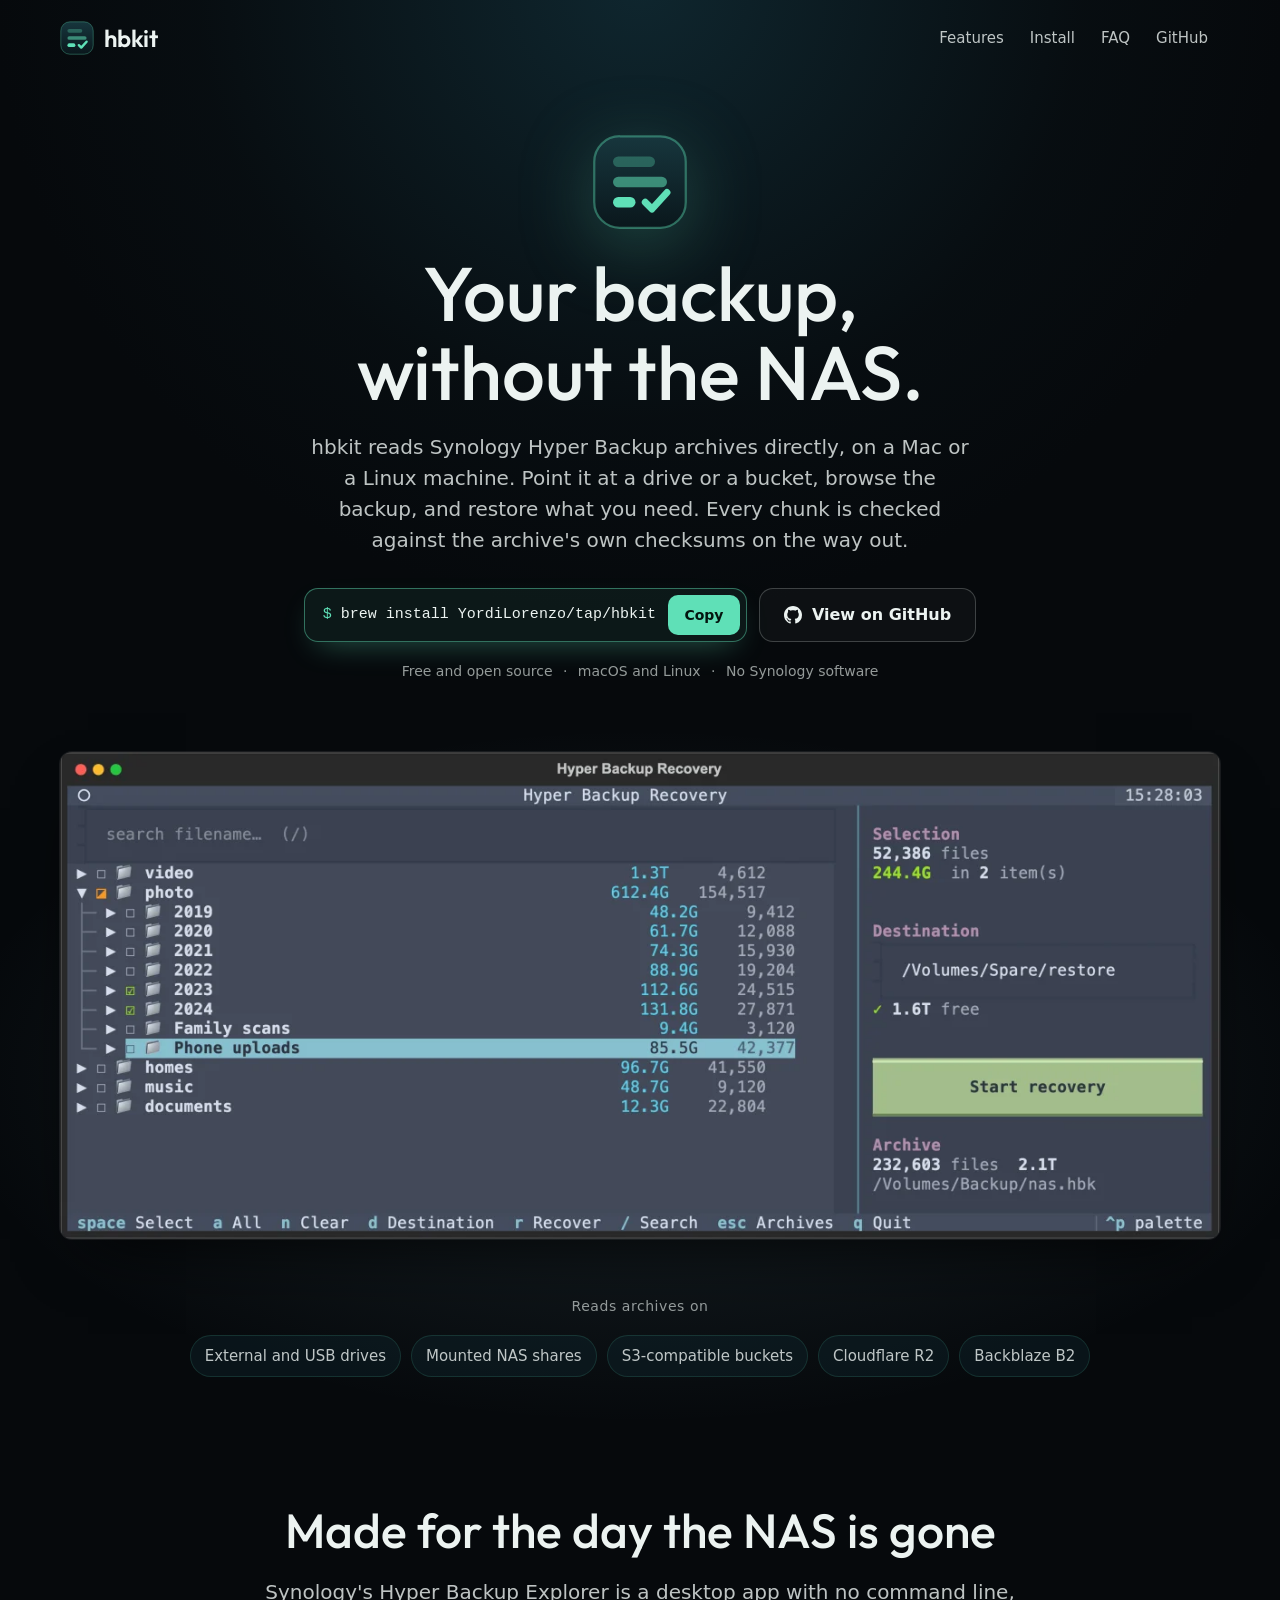
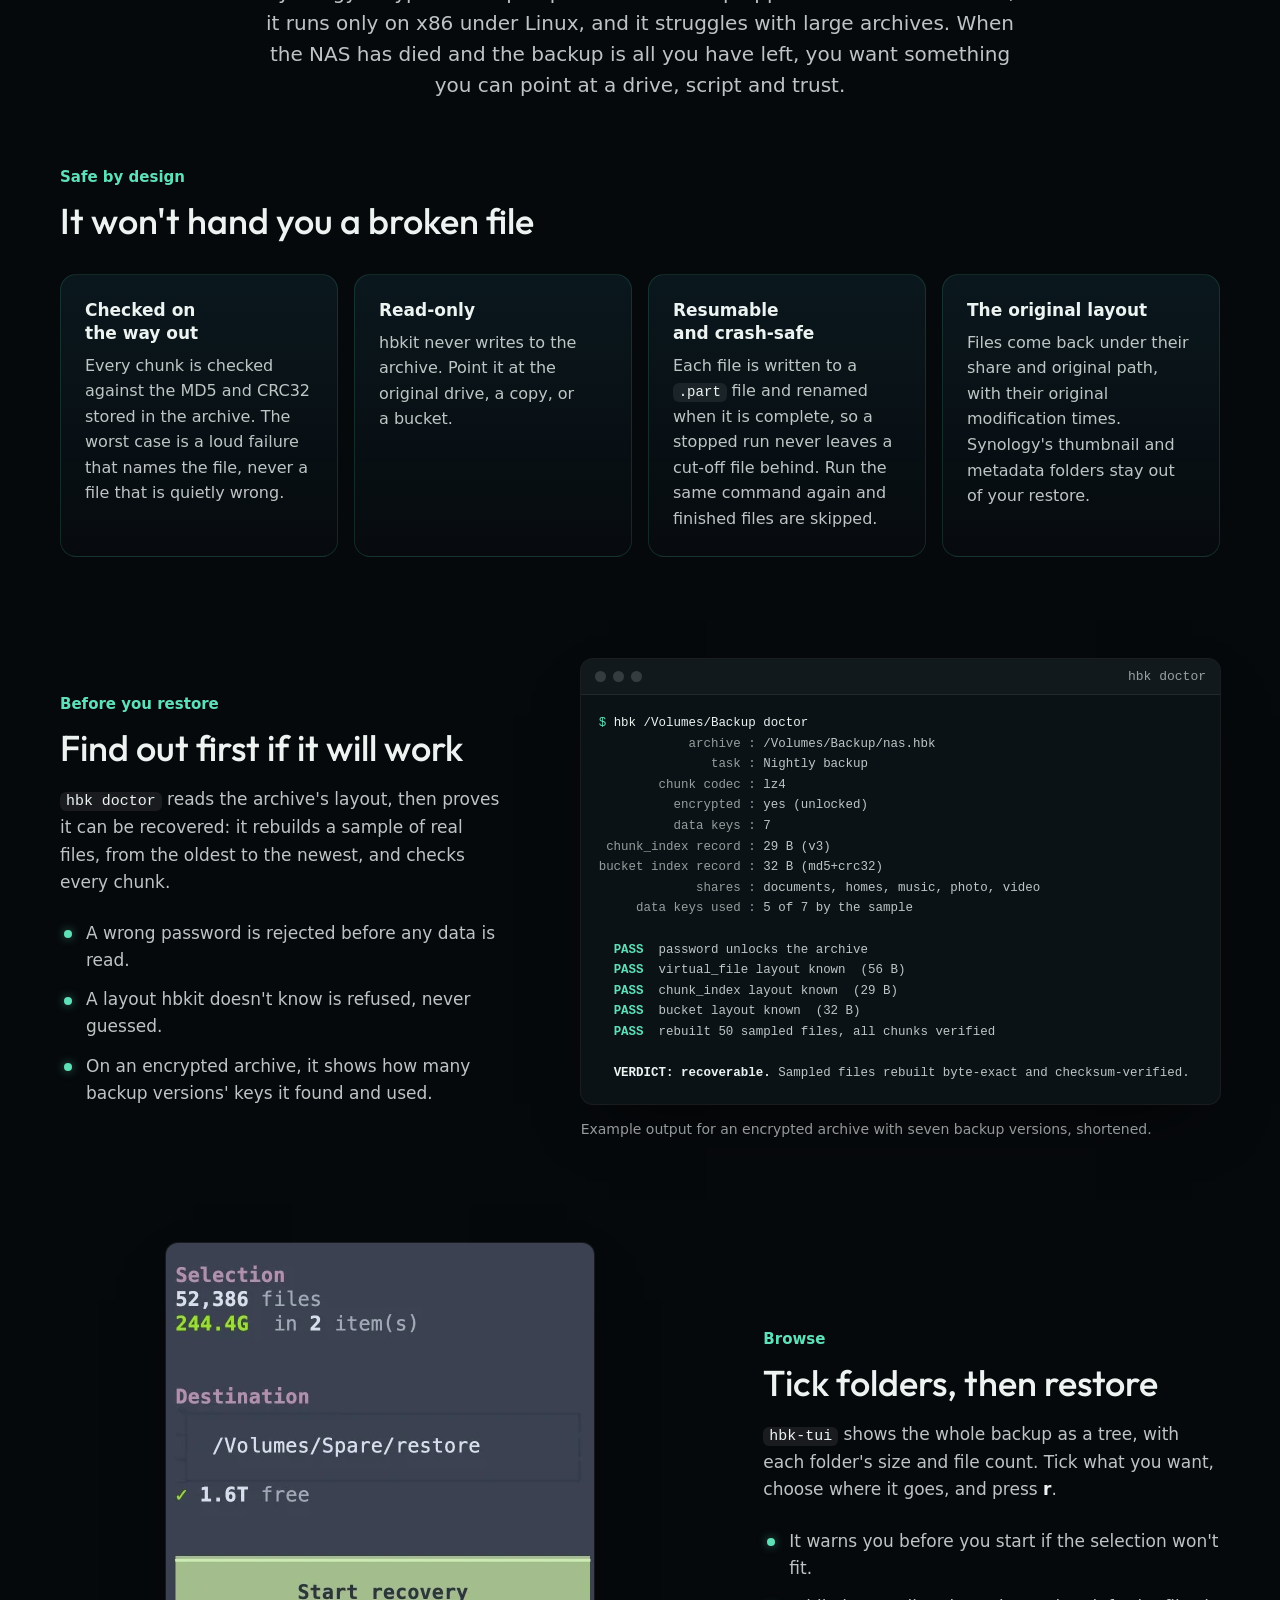
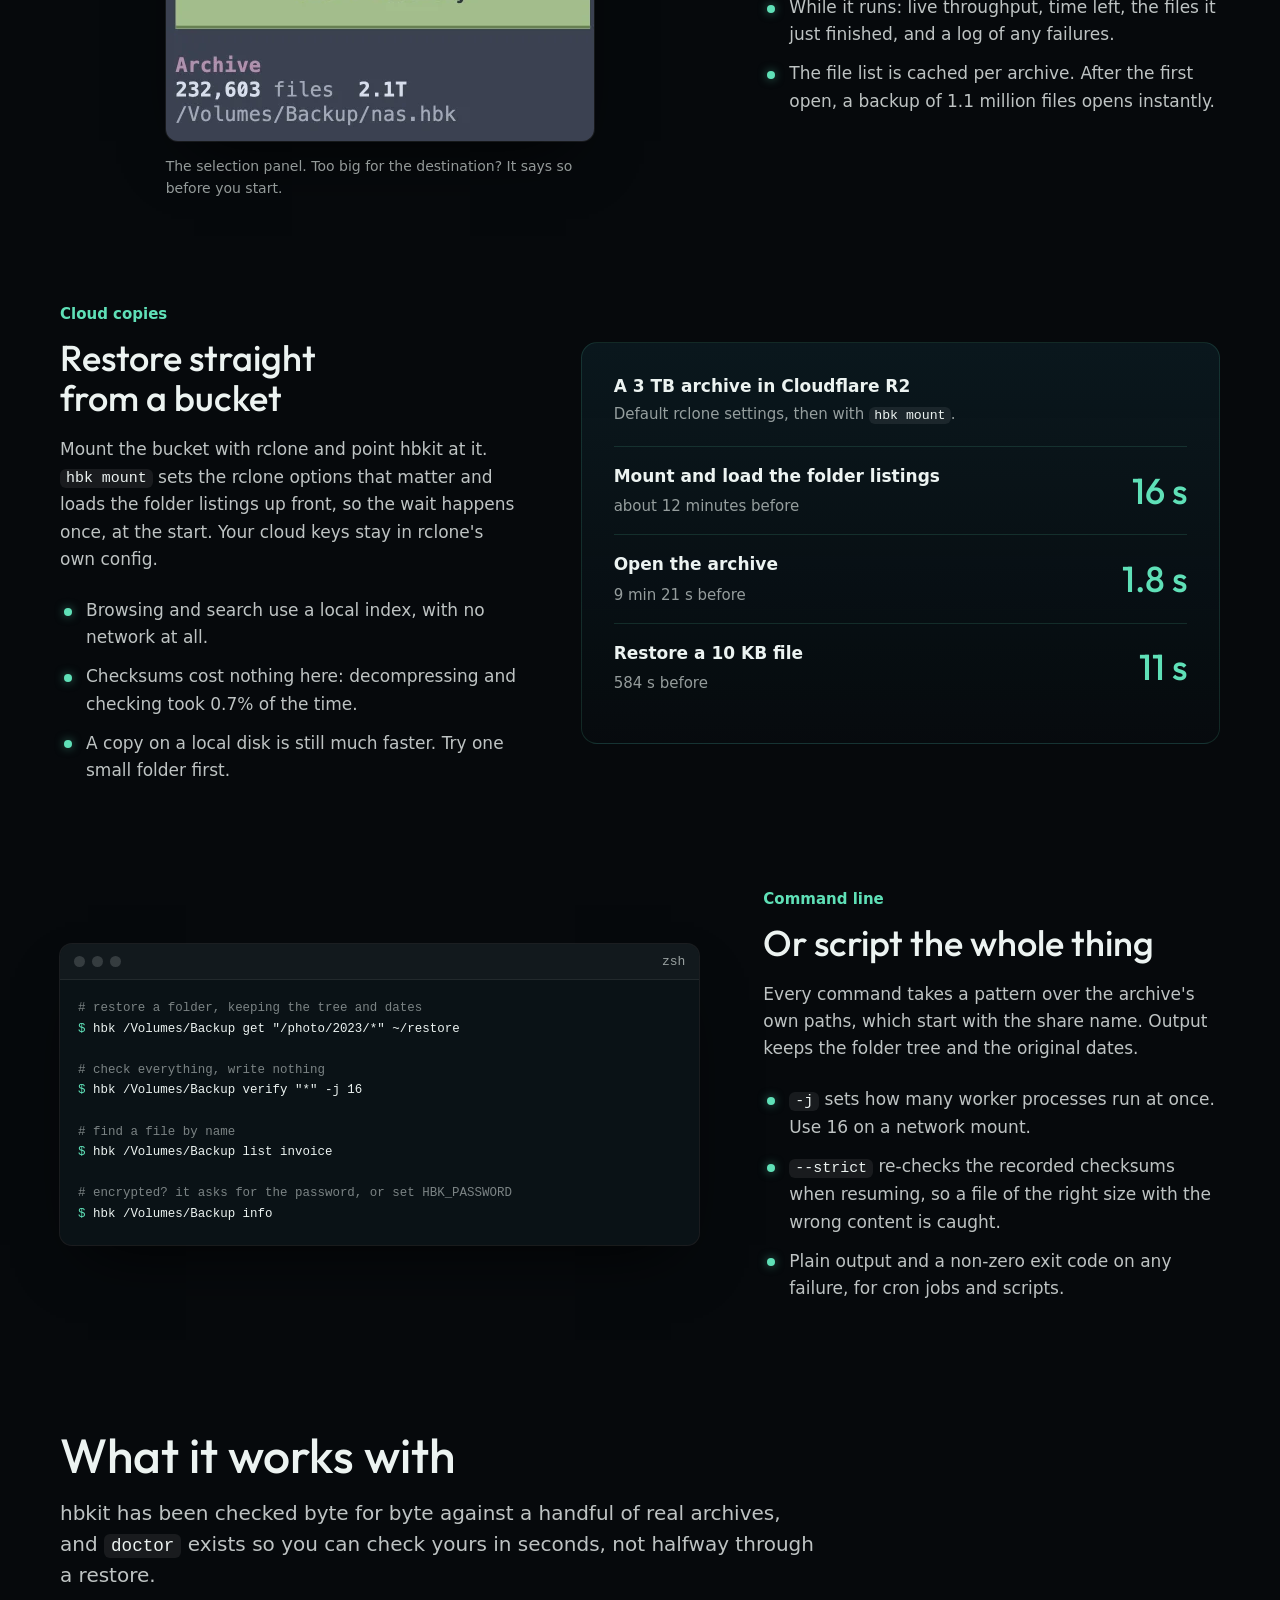
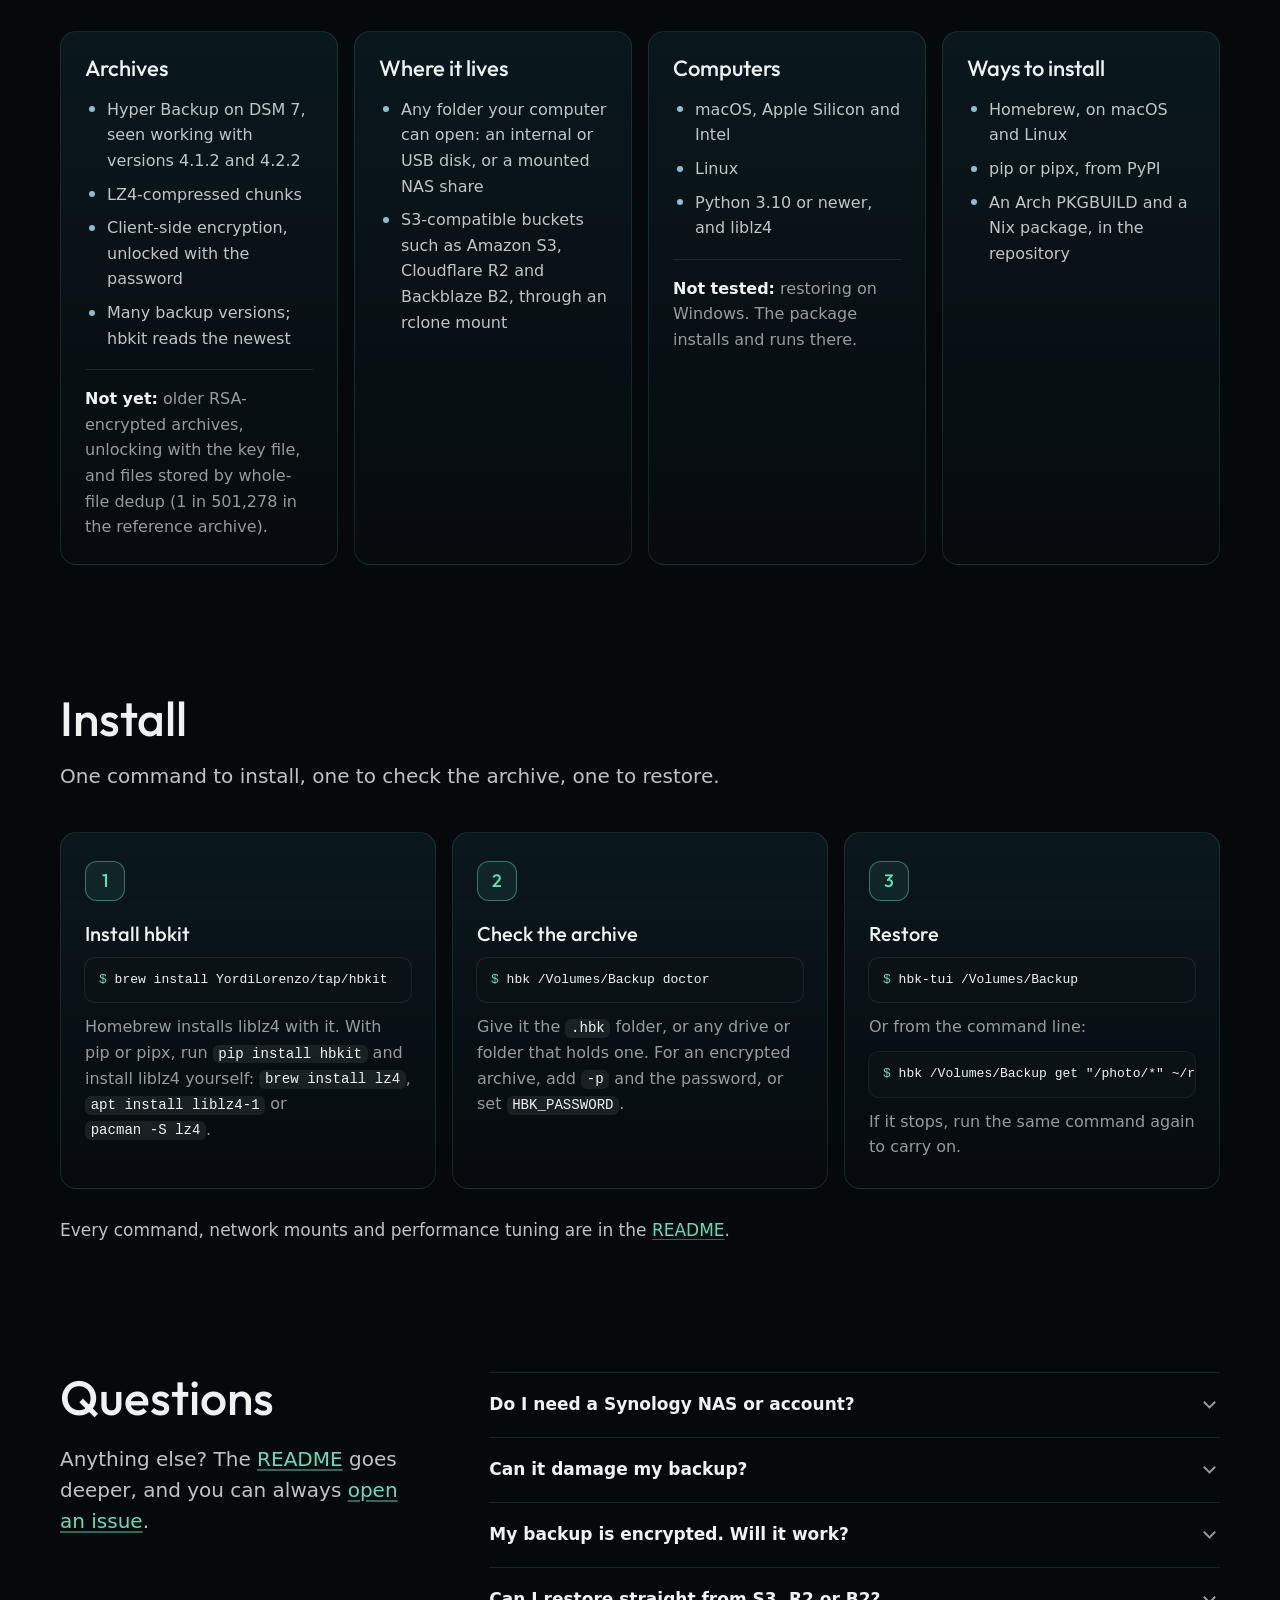
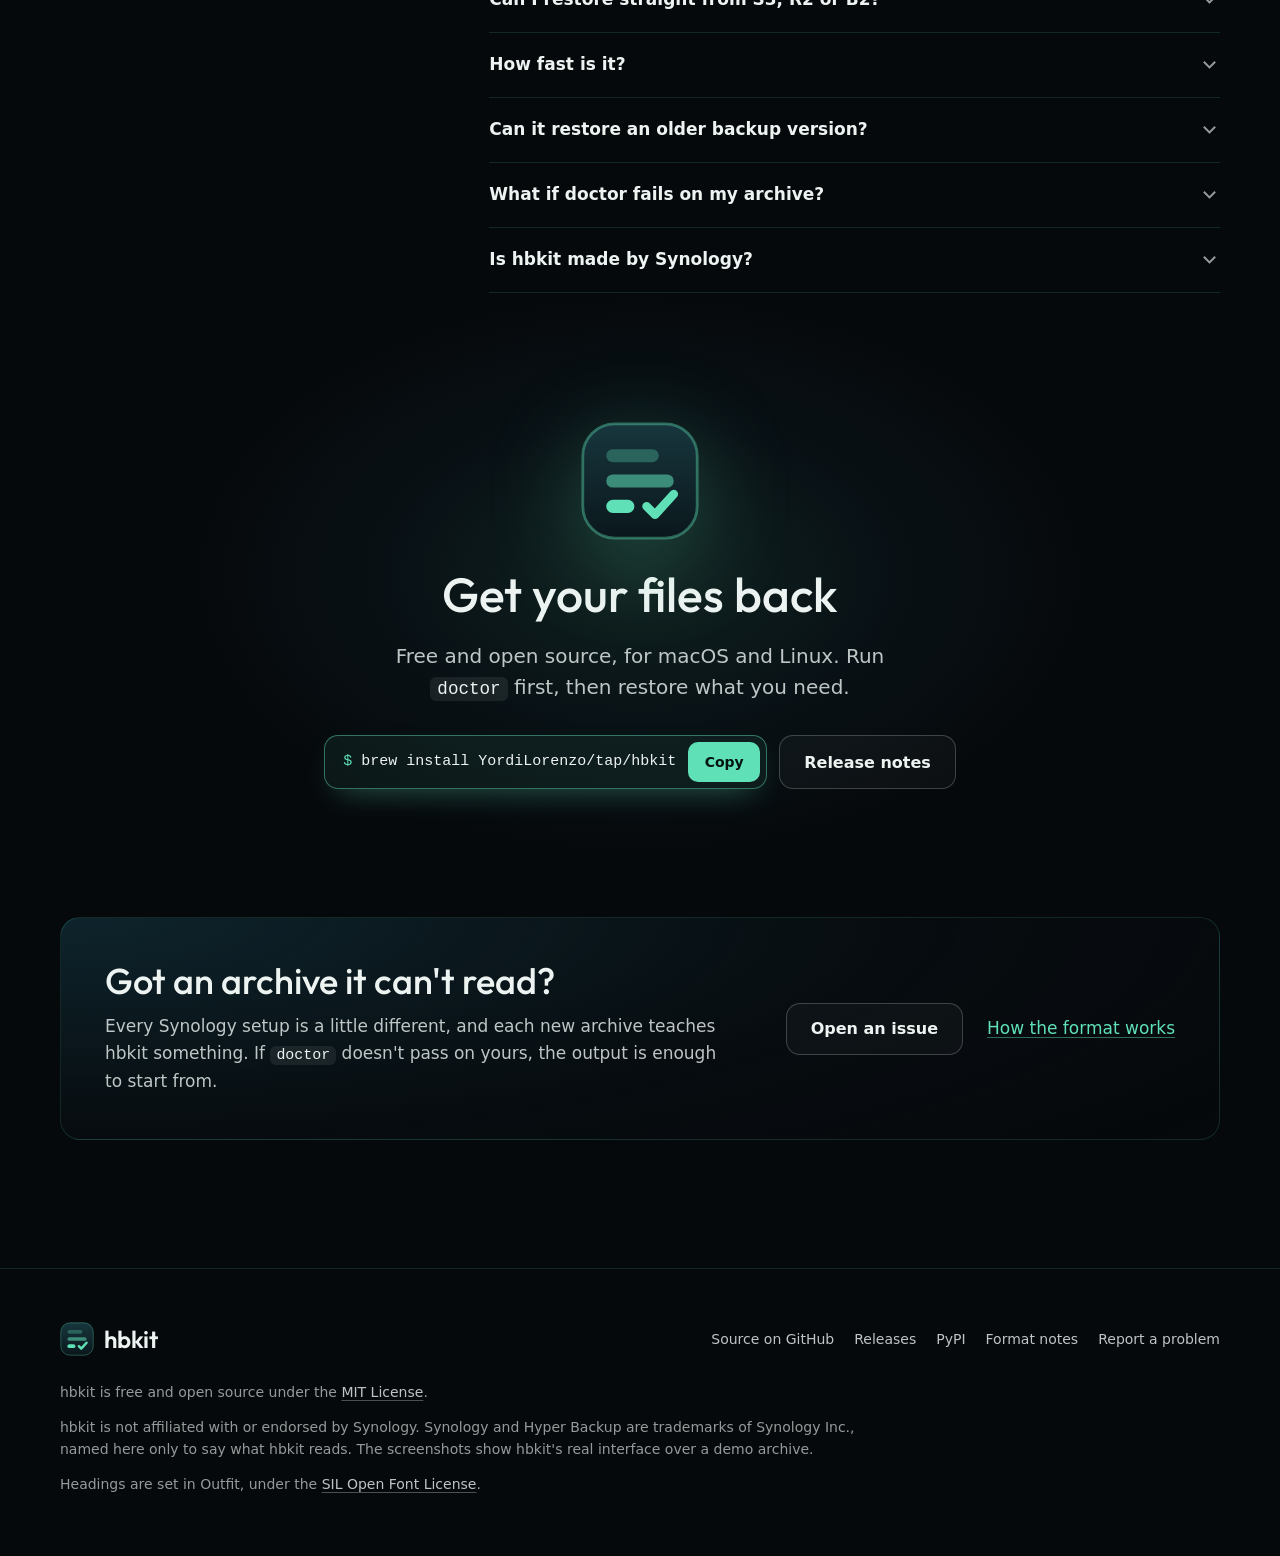
==== site/index.html @ 68d0740a "site: a landing page on GitHub Pages A single static page in site/, published by the Pages workflow " ====
<!doctype html>
<html lang="en">
<head>
  <meta charset="utf-8">
  <meta name="viewport" content="width=device-width, initial-scale=1">
  <title>hbkit: recover files from Synology Hyper Backup archives</title>
  <meta name="description" content="hbkit reads Synology Hyper Backup (.hbk) archives directly on macOS and Linux, with no NAS and no Synology software. Browse the backup, restore what you need, every chunk checked against the archive's own checksums.">
  <meta name="theme-color" content="#06090C">
  <meta name="color-scheme" content="dark">

  <meta property="og:type" content="website">
  <meta property="og:site_name" content="hbkit">
  <meta property="og:title" content="hbkit: your backup, without the NAS">
  <meta property="og:description" content="Recover files from Synology Hyper Backup archives on macOS and Linux. Free and open source, and every chunk is checked on the way out.">
  <meta property="og:url" content="https://yordilorenzo.github.io/hbkit/">
  <meta property="og:image" content="https://yordilorenzo.github.io/hbkit/social-preview.png">
  <meta property="og:image:width" content="1280">
  <meta property="og:image:height" content="640">
  <meta property="og:image:alt" content="The hbkit logo and the line: your backup, without the NAS. Beside it, hbkit's terminal browser showing a backup's folders.">
  <meta name="twitter:card" content="summary_large_image">
  <meta name="twitter:title" content="hbkit: your backup, without the NAS">
  <meta name="twitter:description" content="Recover files from Synology Hyper Backup archives on macOS and Linux. Free and open source, and every chunk is checked on the way out.">
  <meta name="twitter:image" content="https://yordilorenzo.github.io/hbkit/social-preview.png">
  <meta name="twitter:image:alt" content="The hbkit logo and the line: your backup, without the NAS. Beside it, hbkit's terminal browser showing a backup's folders.">

  <link rel="icon" href="images/icon.svg" type="image/svg+xml">
  <link rel="icon" href="favicon.ico" sizes="16x16 32x32 48x48">
  <link rel="apple-touch-icon" href="apple-touch-icon.png">
  <link rel="preload" href="fonts/outfit.woff2" as="font" type="font/woff2" crossorigin>
  <link rel="stylesheet" href="style.css">
</head>
<body>
  <a class="skip" href="#main">Skip to content</a>

  <header class="top">
    <div class="wrap top-inner">
      <a class="brand" href="./" aria-label="hbkit, home">
        <img src="images/icon.svg" alt="" width="34" height="34">
        hbkit
      </a>
      <nav aria-label="Sections">
        <ul class="nav">
          <li class="nav-wide"><a href="#features">Features</a></li>
          <li><a href="#install">Install</a></li>
          <li><a href="#faq">FAQ</a></li>
          <li><a href="https://github.com/YordiLorenzo/hbkit">GitHub</a></li>
        </ul>
      </nav>
    </div>
  </header>

  <main id="main">
    <section class="hero" aria-labelledby="hero-title">
      <div class="wrap">
        <div class="hero-copy">
          <img class="hero-icon" src="images/icon.svg" width="96" height="96" alt="">
          <h1 id="hero-title">Your backup, without the NAS.</h1>
          <p class="lead">hbkit reads Synology Hyper Backup archives directly, on a Mac or a Linux machine. Point it at a drive or a bucket, browse the backup, and restore what you need. Every chunk is checked against the archive's own checksums on the way out.</p>
          <div class="actions">
            <div class="cmd">
              <code><span class="prompt" aria-hidden="true">$</span>brew install YordiLorenzo/tap/hbkit</code>
              <button class="copy" type="button" data-copy="brew install YordiLorenzo/tap/hbkit" aria-label="Copy the install command">Copy</button>
            </div>
            <a class="btn btn-secondary" href="https://github.com/YordiLorenzo/hbkit">
              <svg aria-hidden="true" viewBox="0 0 16 16" width="18" height="18"><path fill="currentColor" d="M8 0C3.58 0 0 3.58 0 8c0 3.54 2.29 6.53 5.47 7.59.4.07.55-.17.55-.38 0-.19-.01-.82-.01-1.49-2.01.37-2.53-.49-2.69-.94-.09-.23-.48-.94-.82-1.13-.28-.15-.68-.52-.01-.53.63-.01 1.08.58 1.23.82.72 1.21 1.87.87 2.33.66.07-.52.28-.87.51-1.07-1.78-.2-3.64-.89-3.64-3.95 0-.87.31-1.59.82-2.15-.08-.2-.36-1.02.08-2.12 0 0 .67-.21 2.2.82.64-.18 1.32-.27 2-.27.68 0 1.36.09 2 .27 1.53-1.04 2.2-.82 2.2-.82.44 1.1.16 1.92.08 2.12.51.56.82 1.27.82 2.15 0 3.07-1.87 3.75-3.65 3.95.29.25.54.73.54 1.48 0 1.07-.01 1.93-.01 2.2 0 .21.15.46.55.38A8.01 8.01 0 0 0 16 8c0-4.42-3.58-8-8-8Z"/></svg>
              View on GitHub
            </a>
          </div>
          <p class="meta">Free and open source <span aria-hidden="true">·</span> macOS and Linux <span aria-hidden="true">·</span> No Synology software</p>
        </div>

        <figure class="shot shot-hero">
          <img src="images/tui-1280.webp"
               srcset="images/tui-640.webp 640w, images/tui-960.webp 960w, images/tui-1280.webp 1280w, images/tui-1600.webp 1600w, images/tui-2000.webp 2000w"
               sizes="(min-width: 1224px) 1160px, calc(100vw - 32px)"
               width="2916" height="1222" fetchpriority="high"
               alt="hbkit's terminal browser: a backup's shares as a folder tree with sizes and file counts, two photo folders ticked, and a panel with the selection, the destination's free space and a Start recovery button">
        </figure>

        <div class="sources">
          <p>Reads archives on</p>
          <ul class="source-list">
            <li>External and USB drives</li>
            <li>Mounted NAS shares</li>
            <li>S3-compatible buckets</li>
            <li>Cloudflare R2</li>
            <li>Backblaze B2</li>
          </ul>
        </div>
      </div>
    </section>

    <section class="section intro" id="features" aria-labelledby="features-title">
      <div class="wrap narrow">
        <h2 id="features-title">Made for the day the NAS is gone</h2>
        <p class="lead">Synology's Hyper Backup Explorer is a desktop app with no command line, it runs only on x86 under Linux, and it struggles with large archives. When the NAS has died and the backup is all you have left, you want something you can point at a drive, script and trust.</p>
      </div>
    </section>

    <section class="section feature" aria-labelledby="trust-title">
      <div class="wrap">
        <div class="feature-head">
          <p class="eyebrow">Safe by design</p>
          <h3 id="trust-title">It won't hand you a broken file</h3>
        </div>
        <ul class="cards cards-4">
          <li class="card">
            <h4>Checked on the way out</h4>
            <p>Every chunk is checked against the MD5 and CRC32 stored in the archive. The worst case is a loud failure that names the file, never a file that is quietly wrong.</p>
          </li>
          <li class="card">
            <h4>Read-only</h4>
            <p>hbkit never writes to the archive. Point it at the original drive, a copy, or a bucket.</p>
          </li>
          <li class="card">
            <h4>Resumable and crash-safe</h4>
            <p>Each file is written to a <code>.part</code> file and renamed when it is complete, so a stopped run never leaves a cut-off file behind. Run the same command again and finished files are skipped.</p>
          </li>
          <li class="card">
            <h4>The original layout</h4>
            <p>Files come back under their share and original path, with their original modification times. Synology's thumbnail and metadata folders stay out of your restore.</p>
          </li>
        </ul>
      </div>
    </section>

    <section class="section feature" aria-labelledby="doctor-title">
      <div class="wrap split">
        <div class="split-copy">
          <p class="eyebrow">Before you restore</p>
          <h3 id="doctor-title">Find out first if it will work</h3>
          <p><code>hbk doctor</code> reads the archive's layout, then proves it can be recovered: it rebuilds a sample of real files, from the oldest to the newest, and checks every chunk.</p>
          <ul class="ticks">
            <li>A wrong password is rejected before any data is read.</li>
            <li>A layout hbkit doesn't know is refused, never guessed.</li>
            <li>On an encrypted archive, it shows how many backup versions' keys it found and used.</li>
          </ul>
        </div>
        <figure class="term-figure">
          <div class="term">
            <div class="term-bar"><i></i><i></i><i></i><span>hbk doctor</span></div>
<pre><span class="p">$ </span><span class="cmd-line">hbk /Volumes/Backup doctor</span>
<span class="k">            archive :</span> /Volumes/Backup/nas.hbk
<span class="k">               task :</span> Nightly backup
<span class="k">        chunk codec :</span> lz4
<span class="k">          encrypted :</span> yes (unlocked)
<span class="k">          data keys :</span> 7
<span class="k"> chunk_index record :</span> 29 B (v3)
<span class="k">bucket index record :</span> 32 B (md5+crc32)
<span class="k">             shares :</span> documents, homes, music, photo, video
<span class="k">     data keys used :</span> 5 of 7 by the sample

  <span class="ok">PASS</span>  password unlocks the archive
  <span class="ok">PASS</span>  virtual_file layout known  (56 B)
  <span class="ok">PASS</span>  chunk_index layout known  (29 B)
  <span class="ok">PASS</span>  bucket layout known  (32 B)
  <span class="ok">PASS</span>  rebuilt 50 sampled files, all chunks verified

  <span class="v">VERDICT: recoverable.</span> Sampled files rebuilt byte-exact and checksum-verified.</pre>
          </div>
          <figcaption class="term-caption">Example output for an encrypted archive with seven backup versions, shortened.</figcaption>
        </figure>
      </div>
    </section>

    <section class="section feature" aria-labelledby="browse-title">
      <div class="wrap split reverse">
        <div class="split-copy">
          <p class="eyebrow">Browse</p>
          <h3 id="browse-title">Tick folders, then restore</h3>
          <p><code>hbk-tui</code> shows the whole backup as a tree, with each folder's size and file count. Tick what you want, choose where it goes, and press <strong>r</strong>.</p>
          <ul class="ticks">
            <li>It warns you before you start if the selection won't fit.</li>
            <li>While it runs: live throughput, time left, the files it just finished, and a log of any failures.</li>
            <li>The file list is cached per archive. After the first open, a backup of 1.1 million files opens instantly.</li>
          </ul>
        </div>
        <figure class="shot shot-panel">
          <img src="images/tui-panel-856.webp"
               srcset="images/tui-panel-428.webp 428w, images/tui-panel-856.webp 856w"
               sizes="(min-width: 960px) 428px, min(428px, calc(100vw - 32px))"
               width="856" height="996" loading="lazy" decoding="async"
               alt="The side panel: 52,386 files and 244.4 GB selected in 2 items, the destination with 1.6 TB free, a Start recovery button, and the archive's totals">
          <figcaption>The selection panel. Too big for the destination? It says so before you start.</figcaption>
        </figure>
      </div>
    </section>

    <section class="section feature" aria-labelledby="cloud-title">
      <div class="wrap split">
        <div class="split-copy">
          <p class="eyebrow">Cloud copies</p>
          <h3 id="cloud-title">Restore straight from a bucket</h3>
          <p>Mount the bucket with rclone and point hbkit at it. <code>hbk mount</code> sets the rclone options that matter and loads the folder listings up front, so the wait happens once, at the start. Your cloud keys stay in rclone's own config.</p>
          <ul class="ticks">
            <li>Browsing and search use a local index, with no network at all.</li>
            <li>Checksums cost nothing here: decompressing and checking took 0.7% of the time.</li>
            <li>A copy on a local disk is still much faster. Try one small folder first.</li>
          </ul>
        </div>
        <div class="stats">
          <h4>A 3 TB archive in Cloudflare R2</h4>
          <p>Default rclone settings, then with <code>hbk mount</code>.</p>
          <ul class="stat-rows">
            <li>
              <span class="stat-label">Mount and load the folder listings</span>
              <span class="stat-before">about 12 minutes before</span>
              <span class="stat-after">16 s</span>
            </li>
            <li>
              <span class="stat-label">Open the archive</span>
              <span class="stat-before">9 min 21 s before</span>
              <span class="stat-after">1.8 s</span>
            </li>
            <li>
              <span class="stat-label">Restore a 10 KB file</span>
              <span class="stat-before">584 s before</span>
              <span class="stat-after">11 s</span>
            </li>
          </ul>
        </div>
      </div>
    </section>

    <section class="section feature" aria-labelledby="script-title">
      <div class="wrap split reverse">
        <div class="split-copy">
          <p class="eyebrow">Command line</p>
          <h3 id="script-title">Or script the whole thing</h3>
          <p>Every command takes a pattern over the archive's own paths, which start with the share name. Output keeps the folder tree and the original dates.</p>
          <ul class="ticks">
            <li><code>-j</code> sets how many worker processes run at once. Use 16 on a network mount.</li>
            <li><code>--strict</code> re-checks the recorded checksums when resuming, so a file of the right size with the wrong content is caught.</li>
            <li>Plain output and a non-zero exit code on any failure, for cron jobs and scripts.</li>
          </ul>
        </div>
        <div class="term">
          <div class="term-bar"><i></i><i></i><i></i><span>zsh</span></div>
<pre><span class="cm"># restore a folder, keeping the tree and dates</span>
<span class="p">$ </span><span class="cmd-line">hbk /Volumes/Backup get "/photo/2023/*" ~/restore</span>

<span class="cm"># check everything, write nothing</span>
<span class="p">$ </span><span class="cmd-line">hbk /Volumes/Backup verify "*" -j 16</span>

<span class="cm"># find a file by name</span>
<span class="p">$ </span><span class="cmd-line">hbk /Volumes/Backup list invoice</span>

<span class="cm"># encrypted? it asks for the password, or set HBK_PASSWORD</span>
<span class="p">$ </span><span class="cmd-line">hbk /Volumes/Backup info</span></pre>
        </div>
      </div>
    </section>

    <section class="section" id="works-with" aria-labelledby="works-title">
      <div class="wrap">
        <div class="section-head">
          <h2 id="works-title">What it works with</h2>
          <p class="lead">hbkit has been checked byte for byte against a handful of real archives, and <code>doctor</code> exists so you can check yours in seconds, not halfway through a restore.</p>
        </div>
        <div class="cards cards-4 support">
          <div class="card">
            <h3>Archives</h3>
            <ul class="dots">
              <li>Hyper Backup on DSM 7, seen working with versions 4.1.2 and 4.2.2</li>
              <li>LZ4-compressed chunks</li>
              <li>Client-side encryption, unlocked with the password</li>
              <li>Many backup versions; hbkit reads the newest</li>
            </ul>
            <p class="note"><strong>Not yet:</strong> older RSA-encrypted archives, unlocking with the key file, and files stored by whole-file dedup (1 in 501,278 in the reference archive).</p>
          </div>
          <div class="card">
            <h3>Where it lives</h3>
            <ul class="dots">
              <li>Any folder your computer can open: an internal or USB disk, or a mounted NAS share</li>
              <li>S3-compatible buckets such as Amazon S3, Cloudflare R2 and Backblaze B2, through an rclone mount</li>
            </ul>
          </div>
          <div class="card">
            <h3>Computers</h3>
            <ul class="dots">
              <li>macOS, Apple Silicon and Intel</li>
              <li>Linux</li>
              <li>Python 3.10 or newer, and liblz4</li>
            </ul>
            <p class="note"><strong>Not tested:</strong> restoring on Windows. The package installs and runs there.</p>
          </div>
          <div class="card">
            <h3>Ways to install</h3>
            <ul class="dots">
              <li>Homebrew, on macOS and Linux</li>
              <li>pip or pipx, from PyPI</li>
              <li>An Arch PKGBUILD and a Nix package, in the repository</li>
            </ul>
          </div>
        </div>
      </div>
    </section>

    <section class="section" id="install" aria-labelledby="install-title">
      <div class="wrap">
        <div class="section-head">
          <h2 id="install-title">Install</h2>
          <p class="lead">One command to install, one to check the archive, one to restore.</p>
        </div>
        <ol class="steps">
          <li class="step">
            <h3>Install hbkit</h3>
<pre><span class="p">$ </span>brew install YordiLorenzo/tap/hbkit</pre>
            <p class="small">Homebrew installs liblz4 with it. With pip or pipx, run <code>pip install hbkit</code> and install liblz4 yourself: <code>brew install lz4</code>, <code>apt install liblz4-1</code> or <code>pacman -S lz4</code>.</p>
          </li>
          <li class="step">
            <h3>Check the archive</h3>
<pre><span class="p">$ </span>hbk /Volumes/Backup doctor</pre>
            <p class="small">Give it the <code>.hbk</code> folder, or any drive or folder that holds one. For an encrypted archive, add <code>-p</code> and the password, or set <code>HBK_PASSWORD</code>.</p>
          </li>
          <li class="step">
            <h3>Restore</h3>
<pre><span class="p">$ </span>hbk-tui /Volumes/Backup</pre>
            <p class="small">Or from the command line:</p>
<pre><span class="p">$ </span>hbk /Volumes/Backup get "/photo/*" ~/restore</pre>
            <p class="small">If it stops, run the same command again to carry on.</p>
          </li>
        </ol>
        <p class="after-steps">Every command, network mounts and performance tuning are in the <a class="text-link" href="https://github.com/YordiLorenzo/hbkit#readme">README</a>.</p>
      </div>
    </section>

    <section class="section" id="faq" aria-labelledby="faq-title">
      <div class="wrap faq-layout">
        <div>
          <h2 id="faq-title">Questions</h2>
          <p class="lead">Anything else? The <a class="text-link" href="https://github.com/YordiLorenzo/hbkit#readme">README</a> goes deeper, and you can always <a class="text-link" href="https://github.com/YordiLorenzo/hbkit/issues">open an issue</a>.</p>
        </div>
        <div class="faq">
          <details>
            <summary>Do I need a Synology NAS or account?</summary>
            <p>No. hbkit reads the archive's files directly. It doesn't need a NAS, Synology software, a Synology account or an internet connection.</p>
          </details>
          <details>
            <summary>Can it damage my backup?</summary>
            <p>No. hbkit opens the archive read-only and never writes to it. Restored files go only to the destination you choose.</p>
          </details>
          <details>
            <summary>My backup is encrypted. Will it work?</summary>
            <p>Yes, with the password. hbkit checks the password against the public key stored in the archive, so a wrong one is rejected straight away. Older archives encrypted with RSA, and unlocking with the exported key file, aren't supported yet.</p>
          </details>
          <details>
            <summary>Can I restore straight from S3, R2 or B2?</summary>
            <p>Yes, through an rclone mount, and <code>hbk mount</code> sets it up for you. A restore reads many small pieces, each one a trip over the network, so it is much slower than a local disk. If you can, copy the archive down first.</p>
          </details>
          <details>
            <summary>How fast is it?</summary>
            <p>Usually as fast as the disk allows. From a USB hard disk that reads 92 MB/s at best, a restore ran at 58 MB/s. From Cloudflare R2 it reached about 9.5 MB/s with 16 workers.</p>
          </details>
          <details>
            <summary>Can it restore an older backup version?</summary>
            <p>Not yet. hbkit always reads the newest version in the archive.</p>
          </details>
          <details>
            <summary>What if doctor fails on my archive?</summary>
            <p>Please <a class="text-link" href="https://github.com/YordiLorenzo/hbkit/issues/new">open an issue</a> and paste the output. The last two fixes both came from people whose archive wouldn't fully restore: one had gaps in its index files, the other was an encrypted archive with seven backup versions.</p>
          </details>
          <details>
            <summary>Is hbkit made by Synology?</summary>
            <p>No. It is an independent open source project. The format was worked out from real archives, and is written up in <a class="text-link" href="https://github.com/YordiLorenzo/hbkit/blob/main/FORMAT.md">FORMAT.md</a> for anyone who wants to build on it.</p>
          </details>
        </div>
      </div>
    </section>

    <section class="section closing" aria-labelledby="closing-title">
      <div class="wrap narrow center">
        <img class="closing-icon" src="images/icon.svg" width="120" height="120" loading="lazy" decoding="async" alt="">
        <h2 id="closing-title">Get your files back</h2>
        <p class="lead">Free and open source, for macOS and Linux. Run <code>doctor</code> first, then restore what you need.</p>
        <div class="actions">
          <div class="cmd">
            <code><span class="prompt" aria-hidden="true">$</span>brew install YordiLorenzo/tap/hbkit</code>
            <button class="copy" type="button" data-copy="brew install YordiLorenzo/tap/hbkit" aria-label="Copy the install command">Copy</button>
          </div>
          <a class="btn btn-secondary" href="https://github.com/YordiLorenzo/hbkit/releases/latest">Release notes</a>
        </div>
      </div>
    </section>

    <section class="section" aria-labelledby="report-title">
      <div class="wrap">
        <div class="report-card">
          <div>
            <h2 id="report-title">Got an archive it can't read?</h2>
            <p>Every Synology setup is a little different, and each new archive teaches hbkit something. If <code>doctor</code> doesn't pass on yours, the output is enough to start from.</p>
          </div>
          <div class="report-actions">
            <a class="btn btn-secondary" href="https://github.com/YordiLorenzo/hbkit/issues/new">Open an issue</a>
            <a class="text-link" href="https://github.com/YordiLorenzo/hbkit/blob/main/FORMAT.md">How the format works</a>
          </div>
        </div>
      </div>
    </section>
  </main>

  <footer class="footer">
    <div class="wrap">
      <div class="footer-top">
        <a class="brand" href="./" aria-label="hbkit, home">
          <img src="images/icon.svg" alt="" width="34" height="34" loading="lazy">
          hbkit
        </a>
        <ul class="footer-links">
          <li><a href="https://github.com/YordiLorenzo/hbkit">Source on GitHub</a></li>
          <li><a href="https://github.com/YordiLorenzo/hbkit/releases">Releases</a></li>
          <li><a href="https://pypi.org/project/hbkit/">PyPI</a></li>
          <li><a href="https://github.com/YordiLorenzo/hbkit/blob/main/FORMAT.md">Format notes</a></li>
          <li><a href="https://github.com/YordiLorenzo/hbkit/issues">Report a problem</a></li>
        </ul>
      </div>
      <p>hbkit is free and open source under the <a href="https://github.com/YordiLorenzo/hbkit/blob/main/LICENSE">MIT License</a>.</p>
      <p>hbkit is not affiliated with or endorsed by Synology. Synology and Hyper Backup are trademarks of Synology Inc., named here only to say what hbkit reads. The screenshots show hbkit's real interface over a demo archive.</p>
      <p>Headings are set in Outfit, under the <a href="fonts/OFL.txt">SIL Open Font License</a>.</p>
    </div>
  </footer>

  <script>
    // Copy the install command. The button says so for two seconds, and screen readers hear it.
    document.querySelectorAll(".copy").forEach(function (btn) {
      btn.addEventListener("click", function () {
        navigator.clipboard.writeText(btn.dataset.copy).then(function () {
          btn.textContent = "Copied";
          setTimeout(function () { btn.textContent = "Copy"; }, 2000);
        });
      });
      btn.setAttribute("aria-live", "polite");
    });
  </script>
</body>
</html>
---- site/style.css ----
/* hbkit's landing page. Dark only, like the terminal it lives in; mint is the "verified" colour. */

@font-face {
  font-family: "Outfit";
  src: url("fonts/outfit.woff2") format("woff2");
  font-weight: 100 900;
  font-style: normal;
  font-display: swap;
}

/* Arial sized to Outfit's metrics, so headings keep their size and lines while the font loads. */
@font-face {
  font-family: "Outfit Fallback";
  src: local("Arial"), local("ArialMT"), local("Helvetica Neue"), local("Helvetica");
  size-adjust: 99%;
  ascent-override: 101%;
  descent-override: 26%;
  line-gap-override: 0%;
}

:root {
  --night: #06090c;
  --deep: #0b171c;
  --tide: #12303a;
  --term: #0a1216;
  --mint: #5fe0b7;
  --mint-hi: #93f0cf;
  --frost: #88c0d0;
  --amber: #f2b45a;
  --snow: #ecf3f1;
  --ink-on-mint: #04150f;

  --text: var(--snow);
  --text-body: rgb(236 243 241 / .8);
  --text-muted: rgb(236 243 241 / .62);
  --line: rgb(95 224 183 / .14);
  --card: linear-gradient(180deg, rgb(18 48 58 / .38), rgb(11 23 28 / .14));

  --font-display: "Outfit", "Outfit Fallback", system-ui, sans-serif;
  --font-body: system-ui, -apple-system, "Segoe UI Variable Text", "Segoe UI", Roboto, "Helvetica Neue", Arial, sans-serif;
  --font-mono: ui-monospace, "SF Mono", "Cascadia Mono", "JetBrains Mono", Menlo, Consolas, monospace;

  --gutter: 16px;
  --content: 1160px;
  --section: clamp(80px, 10vw, 136px);
  --radius: 16px;

  --z-below: -1;
  --z-header: 2;
  --z-skip: 10;

  color-scheme: dark;
}

@media (min-width: 640px) { :root { --gutter: 24px; } }
@media (min-width: 1024px) { :root { --gutter: 32px; } }

*, *::before, *::after { box-sizing: border-box; }

html {
  -webkit-text-size-adjust: 100%;
  text-size-adjust: 100%;
}

@media (prefers-reduced-motion: no-preference) {
  html { scroll-behavior: smooth; }
}

body {
  margin: 0;
  background: var(--night);
  color: var(--text-body);
  font: 400 1.0625rem/1.6 var(--font-body);
  -webkit-font-smoothing: antialiased;
  -moz-osx-font-smoothing: grayscale;
}

img, svg { display: block; max-width: 100%; }
img { height: auto; }

a { color: inherit; }
strong { color: var(--text); font-weight: 600; }
p { margin: 0; text-wrap: pretty; }

::selection { background: rgb(95 224 183 / .3); color: var(--text); }

:focus-visible {
  outline: 2px solid var(--mint-hi);
  outline-offset: 3px;
  border-radius: 4px;
}

code {
  font-family: var(--font-mono);
  font-size: .88em;
  padding: .1em .4em;
  border-radius: 6px;
  background: rgb(236 243 241 / .08);
  color: var(--text);
}

h1, h2, h3 {
  margin: 0;
  color: var(--text);
  font-family: var(--font-display);
  font-weight: 500;
  text-wrap: balance;
}

h1 { font-size: clamp(2.5rem, 1.5rem + 4.4vw, 4.75rem); line-height: 1.04; }
h2 { font-size: clamp(2rem, 1.4rem + 2.6vw, 3rem); line-height: 1.08; }
h3 { font-size: clamp(1.625rem, 1.3rem + 1.3vw, 2.25rem); line-height: 1.12; }

h4 {
  margin: 0 0 8px;
  color: var(--text);
  font: 600 1.0625rem/1.35 var(--font-body);
  text-wrap: balance;
}

.wrap {
  width: 100%;
  max-width: calc(var(--content) + 2 * var(--gutter));
  margin-inline: auto;
  padding-inline: var(--gutter);
}

.narrow { max-width: calc(760px + 2 * var(--gutter)); }
.center { text-align: center; }

.lead {
  margin-top: 20px;
  font-size: clamp(1.0625rem, 1rem + .35vw, 1.25rem);
  line-height: 1.55;
  color: var(--text-body);
}

.eyebrow {
  margin-bottom: 12px;
  color: var(--mint);
  font-size: .9375rem;
  font-weight: 600;
}

.text-link {
  color: var(--mint);
  text-decoration: underline;
  text-decoration-color: rgb(95 224 183 / .45);
  text-underline-offset: 3px;
}

.text-link:hover { color: var(--mint-hi); text-decoration-color: currentColor; }

/* Skip link */

.skip {
  position: absolute;
  top: -100px;
  left: 16px;
  z-index: var(--z-skip);
  padding: 12px 16px;
  border-radius: 10px;
  background: var(--snow);
  color: var(--night);
  font-weight: 600;
  text-decoration: none;
}

.skip:focus { top: 16px; }

/* Header */

.top { position: relative; z-index: var(--z-header); }

.top-inner {
  display: flex;
  align-items: center;
  justify-content: space-between;
  gap: 16px;
  min-height: 76px;
}

.brand {
  display: flex;
  align-items: center;
  gap: 10px;
  border-radius: 8px;
  color: var(--text);
  font: 600 1.5rem/1 var(--font-display);
  letter-spacing: -.01em;
  text-decoration: none;
}

.brand img { width: 34px; height: 34px; }

.nav {
  display: flex;
  gap: 2px;
  margin: 0;
  padding: 0;
  list-style: none;
}

.nav a {
  display: inline-flex;
  align-items: center;
  min-height: 44px;
  padding: 0 12px;
  border-radius: 10px;
  color: var(--text-body);
  font-size: .9375rem;
  text-decoration: none;
  transition: color .15s ease-out, background-color .15s ease-out;
}

.nav a:hover { color: var(--text); background: rgb(236 243 241 / .06); }

@media (max-width: 559px) {
  .nav-wide { display: none; }
  .nav a { padding: 0 9px; }
  .brand { font-size: 1.375rem; }
  .brand img { width: 30px; height: 30px; }
}

/* Buttons and the install command */

.actions {
  display: flex;
  flex-wrap: wrap;
  justify-content: center;
  gap: 12px;
  margin-top: 32px;
}

.btn {
  display: inline-flex;
  align-items: center;
  justify-content: center;
  gap: 10px;
  min-height: 52px;
  padding: 0 24px;
  border: 1px solid transparent;
  border-radius: 14px;
  font: 600 1rem/1.2 var(--font-body);
  text-decoration: none;
  transition: background-color .15s ease-out, border-color .15s ease-out, transform .15s ease-out;
}

.btn:active { transform: translateY(1px); }
.btn svg { flex: none; }

.btn-primary {
  background: var(--mint);
  color: var(--ink-on-mint);
  box-shadow: inset 0 1px 0 rgb(255 255 255 / .35), 0 12px 32px -12px rgb(95 224 183 / .55);
}

.btn-primary:hover { background: var(--mint-hi); }

.btn-secondary {
  border-color: rgb(236 243 241 / .22);
  background: rgb(236 243 241 / .03);
  color: var(--text);
}

.btn-secondary:hover { border-color: rgb(236 243 241 / .38); background: rgb(236 243 241 / .08); }

/* The command is the call to action: a copyable pill, lit like the primary button. */
.cmd {
  display: inline-flex;
  align-items: center;
  max-width: 100%;
  min-height: 52px;
  padding: 0 6px 0 18px;
  border: 1px solid rgb(95 224 183 / .45);
  border-radius: 14px;
  background: rgb(95 224 183 / .07);
  box-shadow: 0 12px 32px -14px rgb(95 224 183 / .45);
}

.cmd code {
  overflow-x: auto;
  padding: 14px 0;
  background: none;
  font-size: .9375rem;
  white-space: nowrap;
  scrollbar-width: none;
}

.cmd code::-webkit-scrollbar { display: none; }

.cmd .prompt { margin-right: .6em; color: var(--mint); user-select: none; }

.copy {
  flex: none;
  min-width: 72px;
  min-height: 40px;
  margin-left: 12px;
  padding: 0 14px;
  border: 0;
  border-radius: 10px;
  background: var(--mint);
  color: var(--ink-on-mint);
  font: 600 .875rem/1 var(--font-body);
  cursor: pointer;
  transition: background-color .15s ease-out;
}

.copy:hover { background: var(--mint-hi); }

@media (max-width: 479px) {
  .actions .btn, .actions .cmd { flex: 1 1 100%; }
  .cmd { padding-left: 14px; }
  .cmd .prompt { display: none; }
  .cmd code { flex: 1; font-size: .78rem; }
  .copy { min-width: 60px; margin-left: 8px; }
}

/* Hero */

.hero {
  position: relative;
  isolation: isolate;
  overflow-x: clip;
  padding-top: clamp(24px, 4.5vw, 64px);
}

/* Cold light at the top of the page, like a terminal left open in a dark room */
.hero::before {
  content: "";
  position: absolute;
  inset: -40% -20% auto;
  z-index: var(--z-below);
  height: 110%;
  background: radial-gradient(45% 55% at 50% 30%, rgb(18 48 58 / .75), rgb(11 23 28 / .3) 55%, transparent 80%);
  pointer-events: none;
}

.hero-copy {
  max-width: 800px;
  margin-inline: auto;
  text-align: center;
}

.hero-icon {
  width: 96px;
  height: 96px;
  margin: 0 auto 24px;
  filter: drop-shadow(0 16px 36px rgb(95 224 183 / .25));
}

.hero .lead { max-width: 660px; margin-inline: auto; }

.meta {
  margin-top: 18px;
  color: var(--text-muted);
  font-size: .875rem;
}

.meta span { margin-inline: 6px; }

/* Screenshots */

.shot { position: relative; margin: 0; }

.shot img {
  width: 100%;
  border-radius: 12px;
  background: #2e3440;
  box-shadow: 0 0 0 1px rgb(236 243 241 / .08), 0 28px 64px -28px rgb(0 0 0 / .9);
}

.shot figcaption, .term-caption {
  margin-top: 14px;
  color: var(--text-muted);
  font-size: .875rem;
}

.shot-hero {
  max-width: var(--content);
  margin: clamp(40px, 5.5vw, 72px) auto 0;
}

.shot-hero img { border-radius: clamp(8px, 1vw, 12px); }

.shot-panel { max-width: 428px; margin-inline: auto; }

/* A soft mint glow under the hero screenshot */
.shot-hero::before {
  content: "";
  position: absolute;
  left: 50%;
  bottom: -38%;
  z-index: var(--z-below);
  width: 120%;
  aspect-ratio: 2 / 1;
  transform: translateX(-50%);
  background: radial-gradient(closest-side, rgb(95 224 183 / .2), rgb(136 192 208 / .08) 45%, transparent);
  pointer-events: none;
}

/* What it reads from, under the hero */

.sources {
  margin-top: clamp(36px, 4.5vw, 56px);
  text-align: center;
}

.sources p {
  color: var(--text-muted);
  font-size: .875rem;
  letter-spacing: .04em;
}

.source-list {
  display: flex;
  flex-wrap: wrap;
  justify-content: center;
  gap: 10px;
  margin: 18px 0 0;
  padding: 0;
  list-style: none;
}

.source-list li {
  padding: 8px 14px;
  border: 1px solid var(--line);
  border-radius: 999px;
  background: rgb(18 48 58 / .3);
  color: var(--text-body);
  font-size: .9375rem;
}

/* Terminal windows */

.term {
  overflow: hidden;
  margin: 0;
  border-radius: 12px;
  background: var(--term);
  box-shadow: 0 0 0 1px rgb(236 243 241 / .09), 0 28px 64px -28px rgb(0 0 0 / .9);
}

.term-bar {
  display: flex;
  align-items: center;
  gap: 7px;
  height: 36px;
  padding: 0 14px;
  border-bottom: 1px solid rgb(236 243 241 / .07);
  background: rgb(236 243 241 / .03);
}

.term-bar i {
  width: 11px;
  height: 11px;
  border-radius: 50%;
  background: rgb(236 243 241 / .16);
}

.term-bar span {
  margin-left: auto;
  color: var(--text-muted);
  font: .8125rem/1 var(--font-mono);
}

.term-figure { margin: 0; }

.term pre {
  overflow-x: auto;
  margin: 0;
  padding: 18px 18px 20px;
  color: var(--text-body);
  font: .78rem/1.65 var(--font-mono);
  tab-size: 2;
}

.term .p { color: var(--mint); user-select: none; }
.term .cmd-line { color: var(--text); }
.term .k { color: var(--text-muted); }
.term .cm { color: rgb(236 243 241 / .5); }
.term .ok { color: var(--mint); font-weight: 700; }
.term .v { color: var(--text); font-weight: 600; }

/* Sections */

main { padding-bottom: var(--section); }

.section { position: relative; padding-top: var(--section); }

.intro { text-align: center; }

.feature { padding-top: clamp(72px, 8vw, 112px); }
.intro + .feature { padding-top: clamp(40px, 5vw, 64px); }

.section-head { max-width: 760px; margin-bottom: 40px; }
.section-head .lead { margin-top: 16px; }

.feature-head { max-width: 760px; margin-bottom: 32px; }

/* Cards */

.cards {
  display: grid;
  gap: 16px;
  margin: 0;
  padding: 0;
  list-style: none;
}

@media (min-width: 600px) { .cards-4 { grid-template-columns: repeat(2, 1fr); } }
@media (min-width: 1100px) { .cards-4 { grid-template-columns: repeat(4, 1fr); } }

.card {
  padding: 24px;
  border: 1px solid var(--line);
  border-radius: var(--radius);
  background: var(--card);
}

.card p { font-size: 1rem; }

.support .card h3 {
  margin-bottom: 16px;
  font-size: 1.375rem;
}

/* Feature rows: copy beside a screenshot */

.split {
  display: grid;
  gap: 36px;
  align-items: center;
}

.split > * { min-width: 0; }

@media (min-width: 960px) {
  .split { grid-template-columns: 5fr 7fr; gap: 64px; }
  .split.reverse { grid-template-columns: 7fr 5fr; }
  .split.reverse .split-copy { order: 2; }
}

.split-copy > p:not(.eyebrow) { margin-top: 18px; }

.ticks, .dots {
  display: grid;
  gap: 12px;
  margin: 24px 0 0;
  padding: 0;
  list-style: none;
}

.ticks li, .dots li { position: relative; padding-left: 26px; }

.ticks li::before, .dots li::before {
  content: "";
  position: absolute;
  top: .62em;
  left: 4px;
  width: 8px;
  height: 8px;
  border-radius: 50%;
  background: var(--mint);
  box-shadow: 0 0 10px rgb(95 224 183 / .5);
}

.dots { gap: 8px; margin: 0; font-size: 1rem; }
.dots li { padding-left: 22px; }
.dots li::before { top: .6em; width: 6px; height: 6px; background: var(--frost); box-shadow: none; }

.note {
  margin-top: 18px;
  padding-top: 16px;
  border-top: 1px solid var(--line);
  color: var(--text-muted);
  font-size: .9375rem;
}

/* The R2 measurements */

.stats {
  margin: 0;
  padding: clamp(20px, 3vw, 32px);
  border: 1px solid var(--line);
  border-radius: var(--radius);
  background: var(--card);
}

.stats h4 { margin-bottom: 4px; }
.stats > p { color: var(--text-muted); font-size: .9375rem; }

.stat-rows {
  display: grid;
  margin: 20px 0 0;
  padding: 0;
  list-style: none;
}

.stat-rows li {
  display: grid;
  grid-template-columns: 1fr auto;
  gap: 4px 16px;
  align-items: baseline;
  padding: 16px 0;
  border-top: 1px solid var(--line);
}

.stat-label { color: var(--text); font-weight: 600; }

.stat-before {
  grid-column: 1;
  color: var(--text-muted);
  font-size: .9375rem;
}

.stat-after {
  grid-row: 1 / span 2;
  grid-column: 2;
  align-self: center;
  color: var(--mint);
  font: 500 clamp(1.75rem, 1.4rem + 1.2vw, 2.25rem)/1 var(--font-display);
}

/* Install steps */

.steps {
  display: grid;
  gap: 16px;
  margin: 0;
  padding: 0;
  list-style: none;
  counter-reset: step;
}

@media (min-width: 960px) { .steps { grid-template-columns: repeat(3, 1fr); } }

.step {
  min-width: 0;
  padding: 28px 24px;
  border: 1px solid var(--line);
  border-radius: var(--radius);
  background: var(--card);
  counter-increment: step;
}

.step::before {
  content: counter(step);
  display: grid;
  place-items: center;
  width: 40px;
  height: 40px;
  margin-bottom: 20px;
  border: 1px solid rgb(95 224 183 / .45);
  border-radius: 12px;
  background: rgb(95 224 183 / .08);
  color: var(--mint);
  font: 500 1.125rem/1 var(--font-display);
}

.step h3 { margin-bottom: 12px; font-size: 1.25rem; line-height: 1.25; }
.step p + p, .step pre + p, .step p + pre { margin-top: 12px; }
.step p { font-size: 1rem; }

.step pre {
  overflow-x: auto;
  margin: 0;
  padding: 12px 14px;
  border-radius: 10px;
  background: var(--term);
  box-shadow: 0 0 0 1px rgb(236 243 241 / .08);
  color: var(--text);
  font: .8125rem/1.6 var(--font-mono);
}

.step pre .p { color: var(--mint); user-select: none; }

.small { color: var(--text-muted); font-size: .9375rem; }
.small code { white-space: nowrap; }

.after-steps { max-width: 760px; margin-top: 28px; }

/* FAQ */

.faq-layout { display: grid; gap: 32px; }

@media (min-width: 960px) {
  .faq-layout { grid-template-columns: 4fr 8fr; gap: 64px; align-items: start; }
}

.faq { border-top: 1px solid var(--line); }
.faq details { border-bottom: 1px solid var(--line); }

.faq summary {
  display: flex;
  align-items: center;
  justify-content: space-between;
  gap: 20px;
  min-height: 64px;
  padding: 16px 0;
  color: var(--text);
  font-weight: 600;
  line-height: 1.4;
  list-style: none;
  cursor: pointer;
}

.faq summary::-webkit-details-marker { display: none; }

.faq summary::after {
  content: "";
  flex: none;
  width: 9px;
  height: 9px;
  margin-right: 6px;
  border-right: 2px solid var(--text-muted);
  border-bottom: 2px solid var(--text-muted);
  transform: translateY(-3px) rotate(45deg);
  transition: transform .2s ease-out;
}

.faq details[open] summary::after { transform: translateY(2px) rotate(225deg); }
.faq summary:hover::after { border-color: var(--text); }
.faq details p { max-width: 680px; padding-bottom: 22px; }

/* Closing call to install */

.closing { overflow-x: clip; }

.closing::before {
  content: "";
  position: absolute;
  top: 0;
  left: 50%;
  z-index: var(--z-below);
  width: min(900px, 140%);
  aspect-ratio: 1.6 / 1;
  transform: translateX(-50%);
  background: radial-gradient(closest-side, rgb(95 224 183 / .12), rgb(18 48 58 / .2) 55%, transparent);
  pointer-events: none;
}

.closing-icon {
  width: 120px;
  height: 120px;
  margin: 0 auto 28px;
  filter: drop-shadow(0 18px 44px rgb(95 224 183 / .25));
}

.closing .lead { max-width: 560px; margin-inline: auto; }

/* An archive it can't read */

.report-card {
  display: grid;
  gap: 24px;
  align-items: center;
  padding: clamp(24px, 4vw, 44px);
  border: 1px solid var(--line);
  border-radius: 20px;
  background: radial-gradient(120% 160% at 0% 0%, rgb(18 48 58 / .7), rgb(11 23 28 / .25) 60%, transparent);
}

@media (min-width: 880px) {
  .report-card { grid-template-columns: 1fr auto; gap: 48px; }
}

.report-card h2 { font-size: clamp(1.625rem, 1.3rem + 1.3vw, 2.25rem); }
.report-card p { max-width: 640px; margin-top: 12px; }

.report-actions {
  display: flex;
  flex-wrap: wrap;
  align-items: center;
  gap: 16px 24px;
}

/* Footer */

.footer {
  padding-block: 48px 56px;
  border-top: 1px solid var(--line);
  color: var(--text-muted);
  font-size: .875rem;
}

.footer-top {
  display: flex;
  flex-wrap: wrap;
  align-items: center;
  justify-content: space-between;
  gap: 16px 32px;
  margin-bottom: 20px;
}

.footer-links {
  display: flex;
  flex-wrap: wrap;
  gap: 0 20px;
  margin: 0;
  padding: 0;
  list-style: none;
}

.footer-links a {
  display: inline-flex;
  align-items: center;
  min-height: 44px;
  color: var(--text-body);
  text-decoration: none;
}

.footer-links a:hover { color: var(--text); }

.footer p { max-width: 820px; }
.footer p + p { margin-top: 12px; }

.footer p a {
  color: var(--text-body);
  text-decoration: underline;
  text-decoration-color: rgb(236 243 241 / .3);
  text-underline-offset: 3px;
}

.footer p a:hover { color: var(--text); }

/* 404 */

.lost {
  display: grid;
  place-items: center;
  min-height: calc(100dvh - 76px);
  padding-block: 48px 96px;
  text-align: center;
}

.lost .lead { max-width: 520px; margin-inline: auto; }

@media (prefers-reduced-motion: reduce) {
  *, *::before, *::after { transition: none !important; }
}
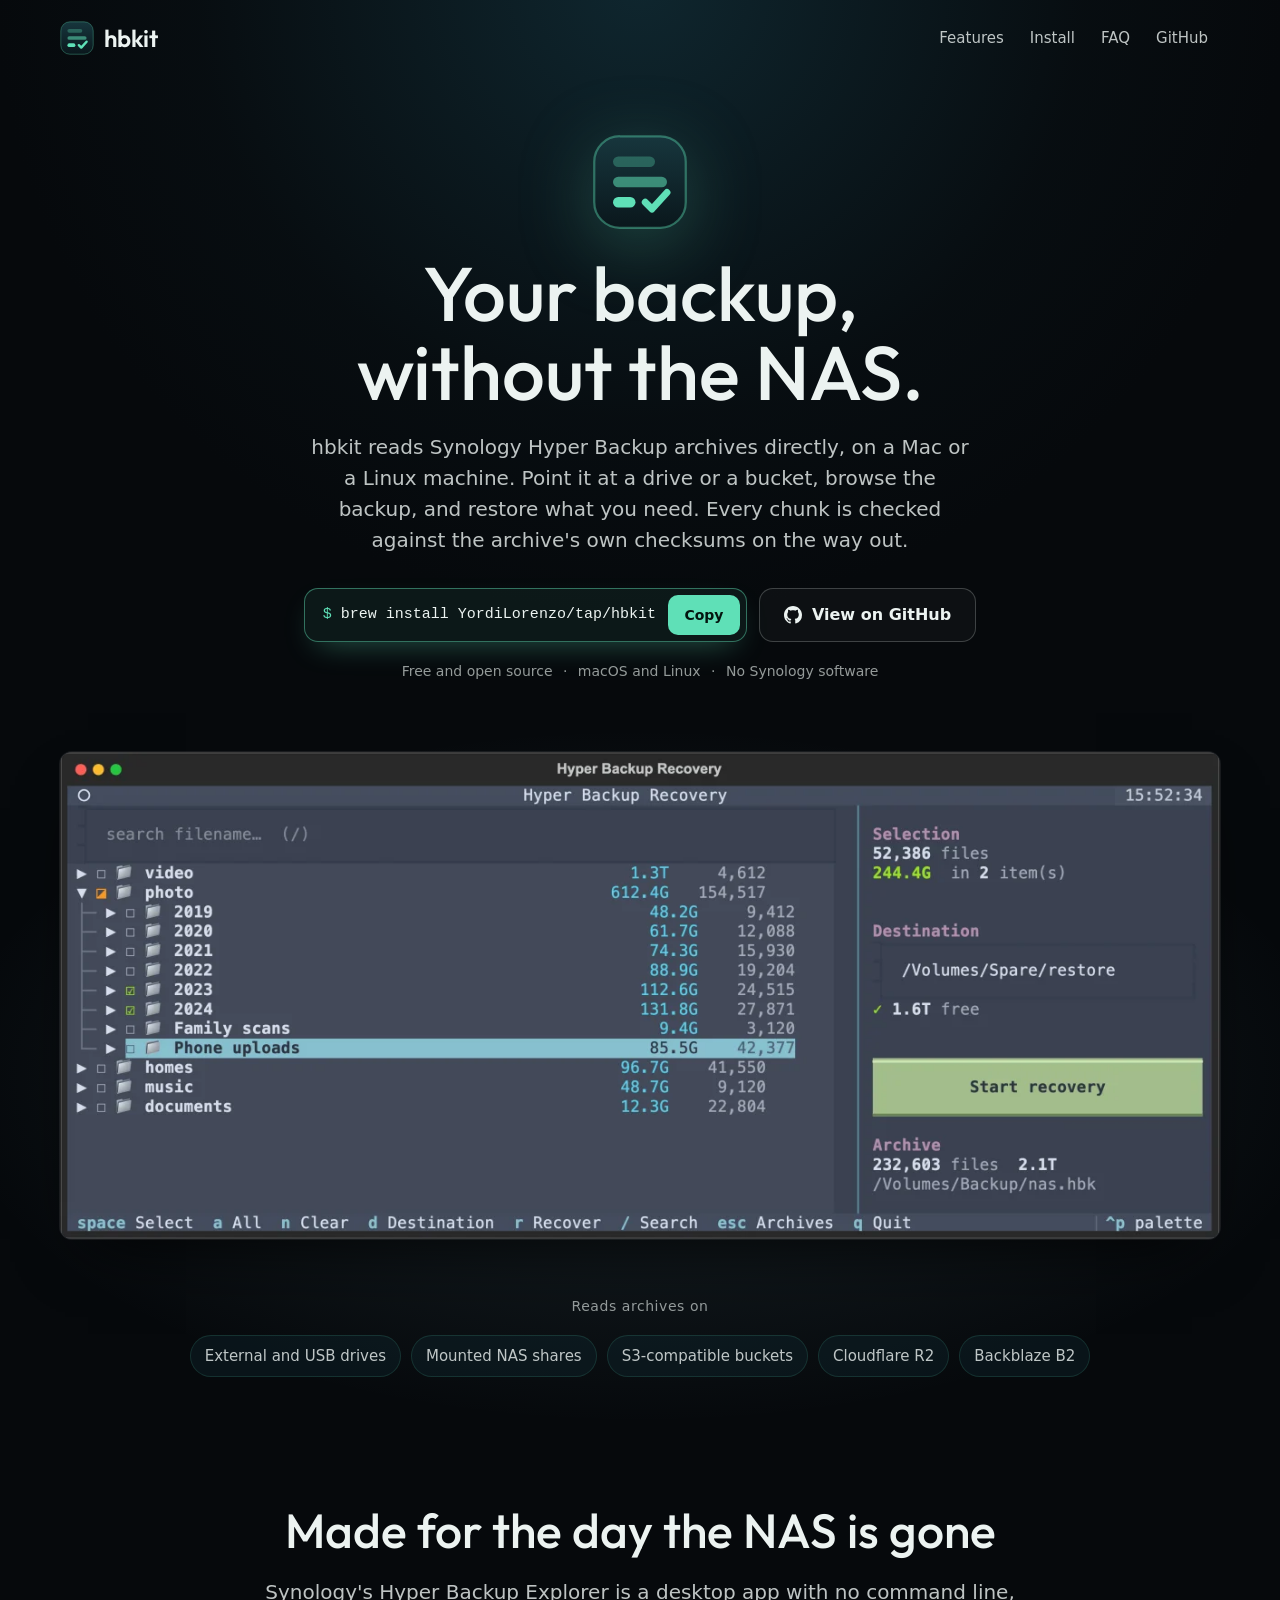
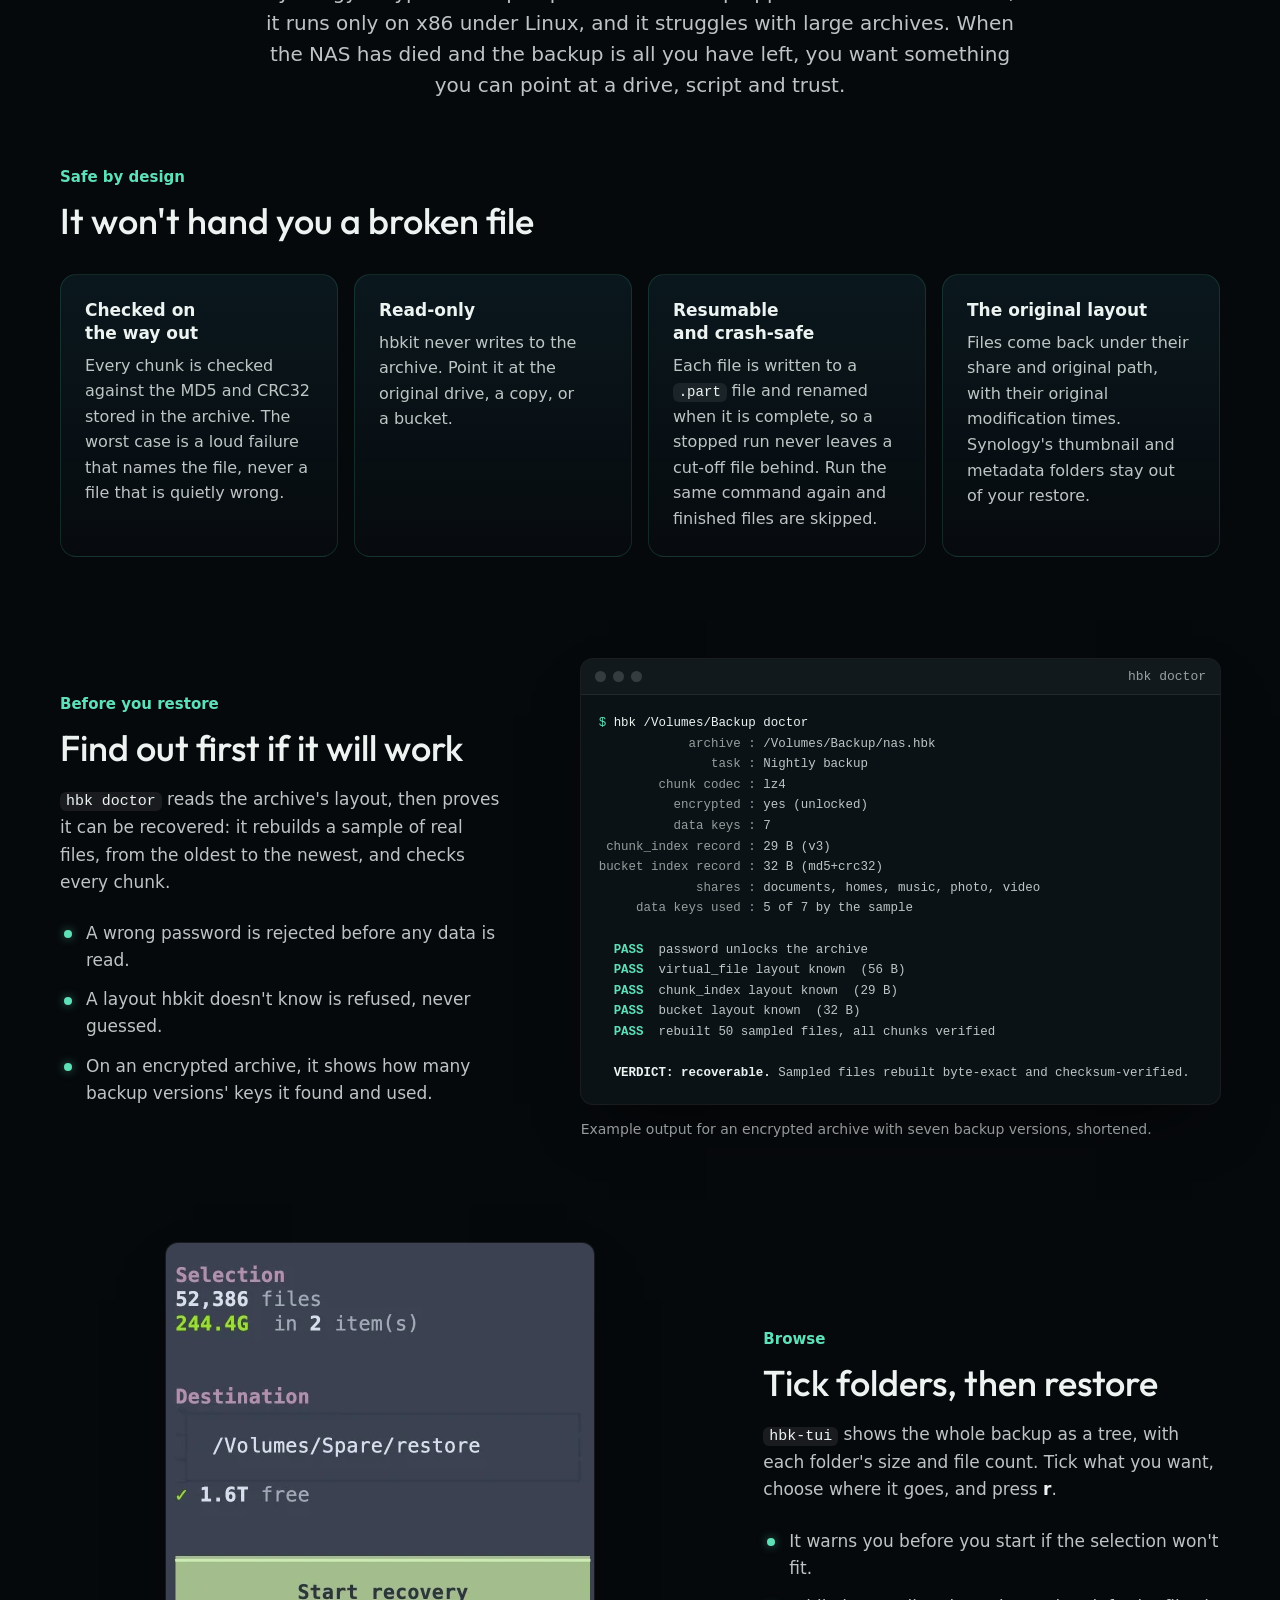
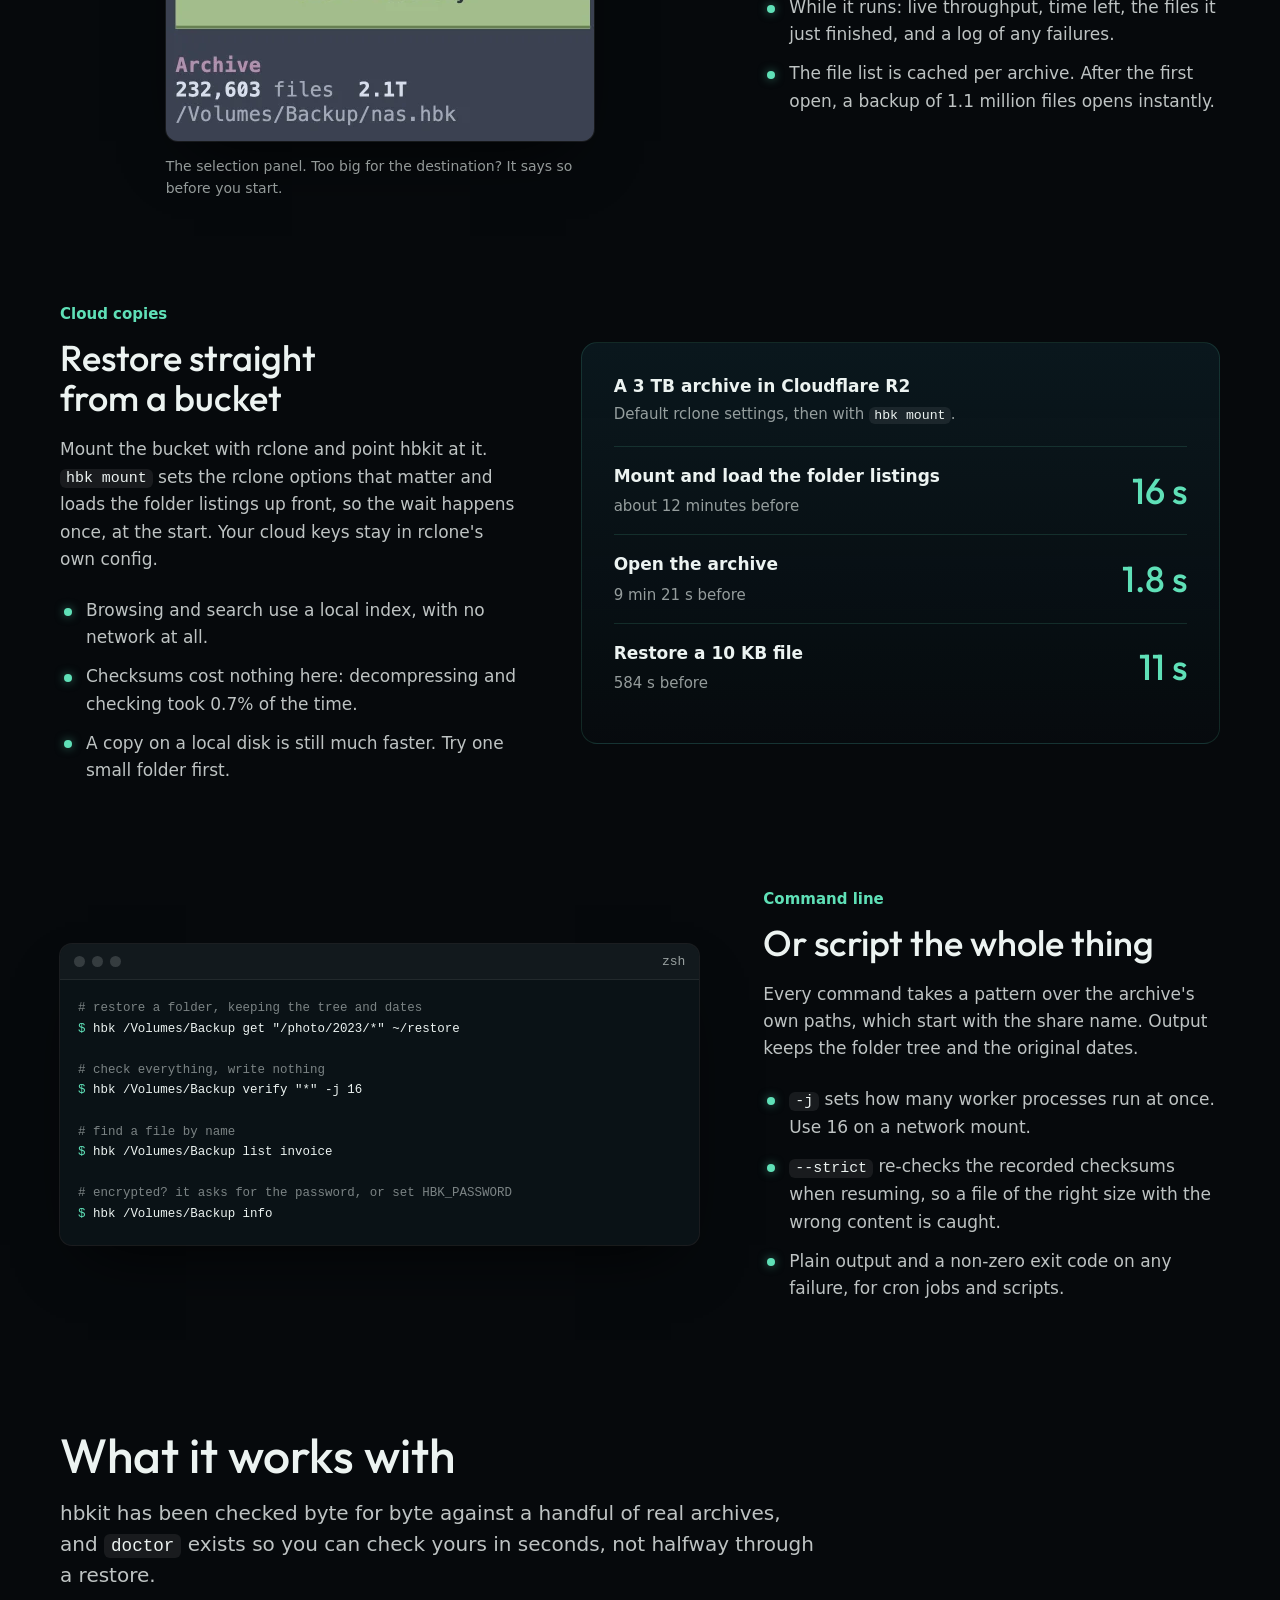
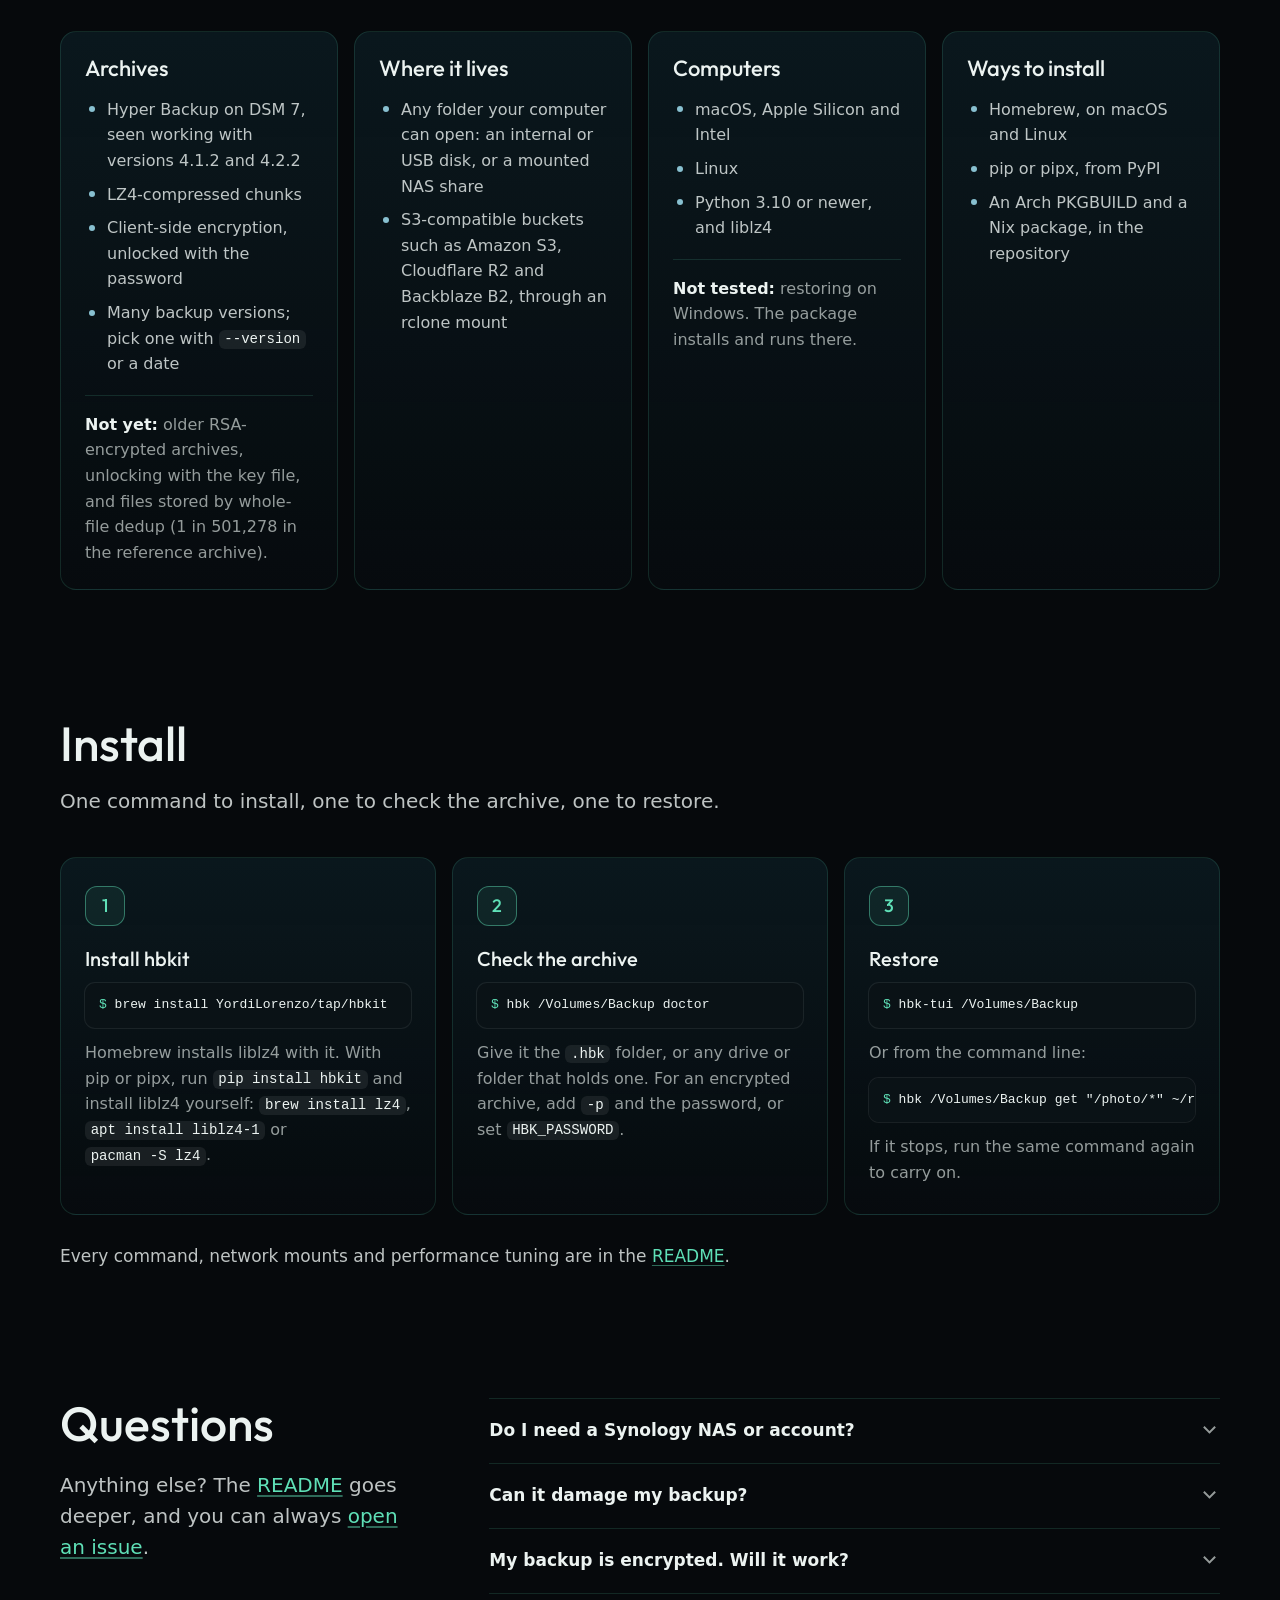
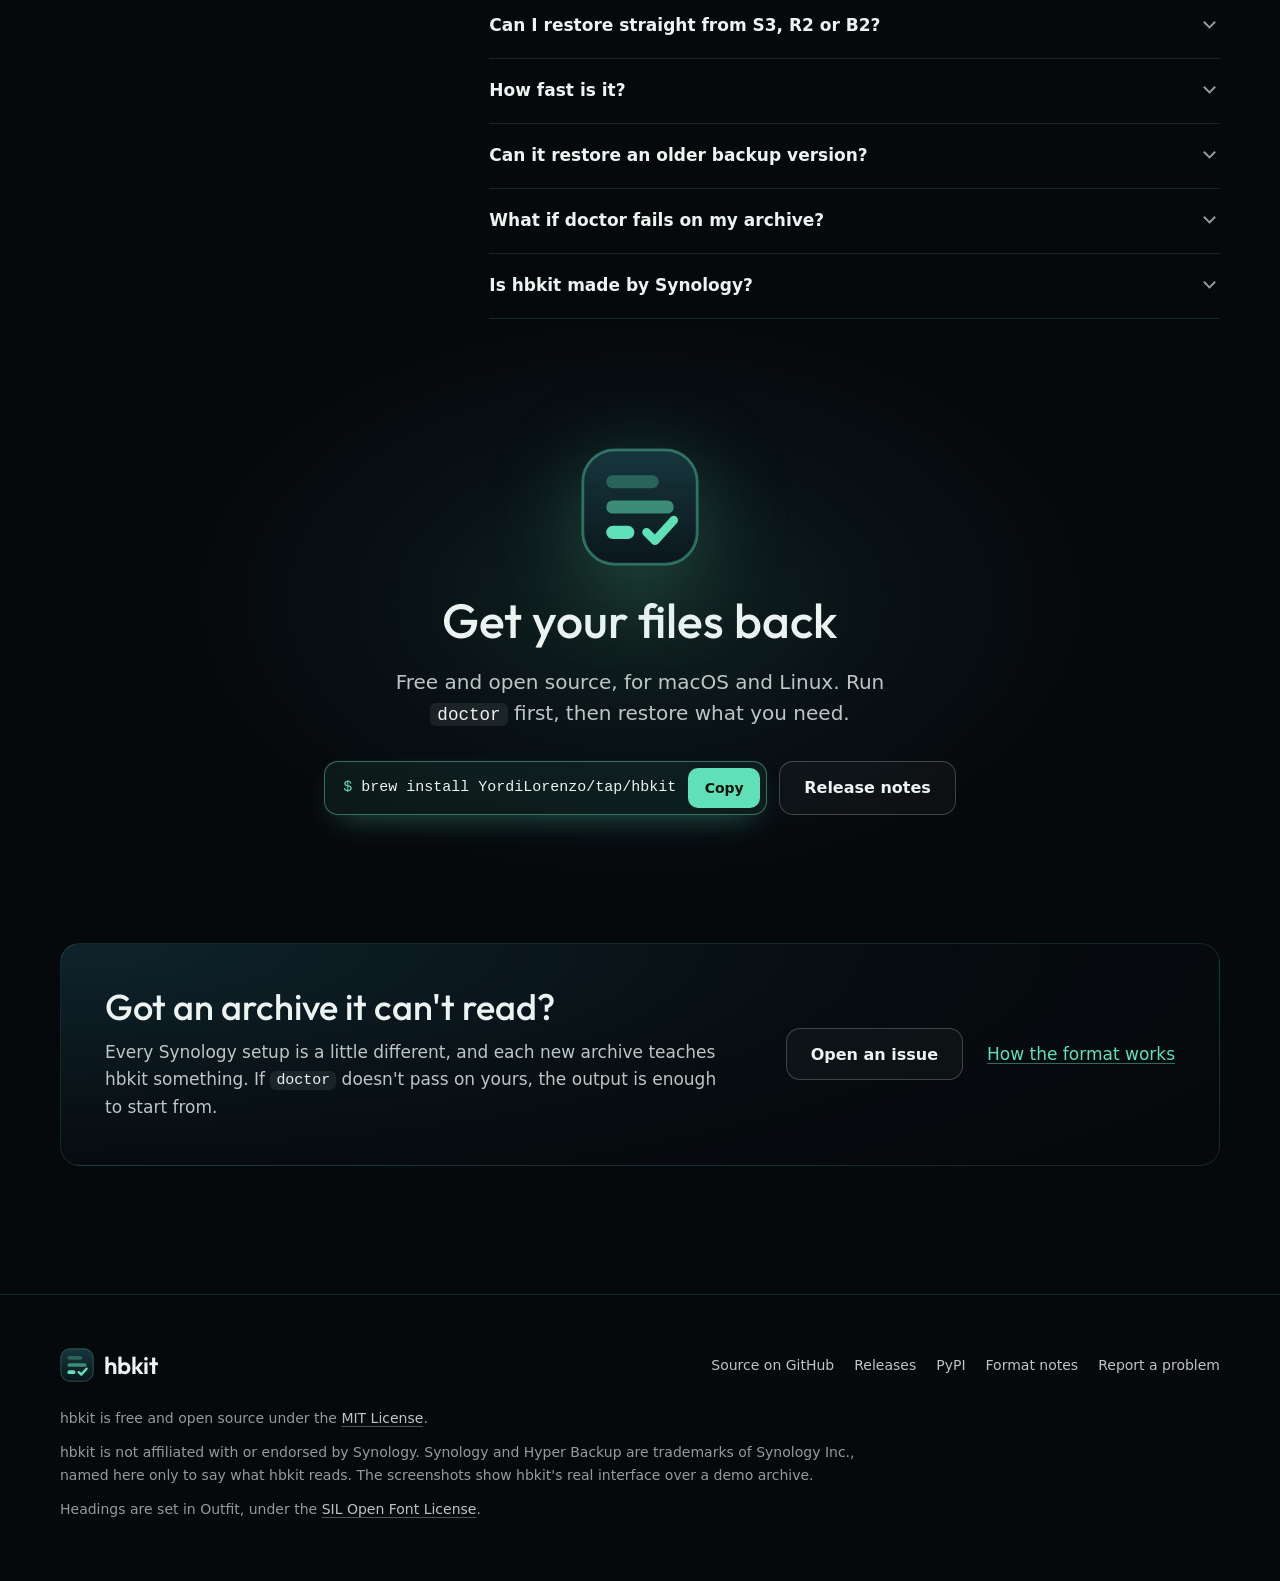
==== commit ca82facd: "docs: one version for all shares, DST-safe dates, resume caveat, site FAQ README: the default reads " ====
--- a/site/index.html
+++ b/site/index.html
@@ -264,7 +264,7 @@
               <li>Hyper Backup on DSM 7, seen working with versions 4.1.2 and 4.2.2</li>
               <li>LZ4-compressed chunks</li>
               <li>Client-side encryption, unlocked with the password</li>
-              <li>Many backup versions; hbkit reads the newest</li>
+              <li>Many backup versions; pick one with <code>--version</code> or a date</li>
             </ul>
             <p class="note"><strong>Not yet:</strong> older RSA-encrypted archives, unlocking with the key file, and files stored by whole-file dedup (1 in 501,278 in the reference archive).</p>
           </div>
@@ -354,7 +354,7 @@
           </details>
           <details>
             <summary>Can it restore an older backup version?</summary>
-            <p>Not yet. hbkit always reads the newest version in the archive.</p>
+            <p>Yes. hbkit reads the newest complete version by default; <code>hbk &lt;archive&gt; versions</code> lists them all, and <code>--version N</code> or <code>--version @2026-10-15</code> picks another for <code>list</code>, <code>get</code>, <code>verify</code>, <code>doctor</code> and the TUI.</p>
           </details>
           <details>
             <summary>What if doctor fails on my archive?</summary>
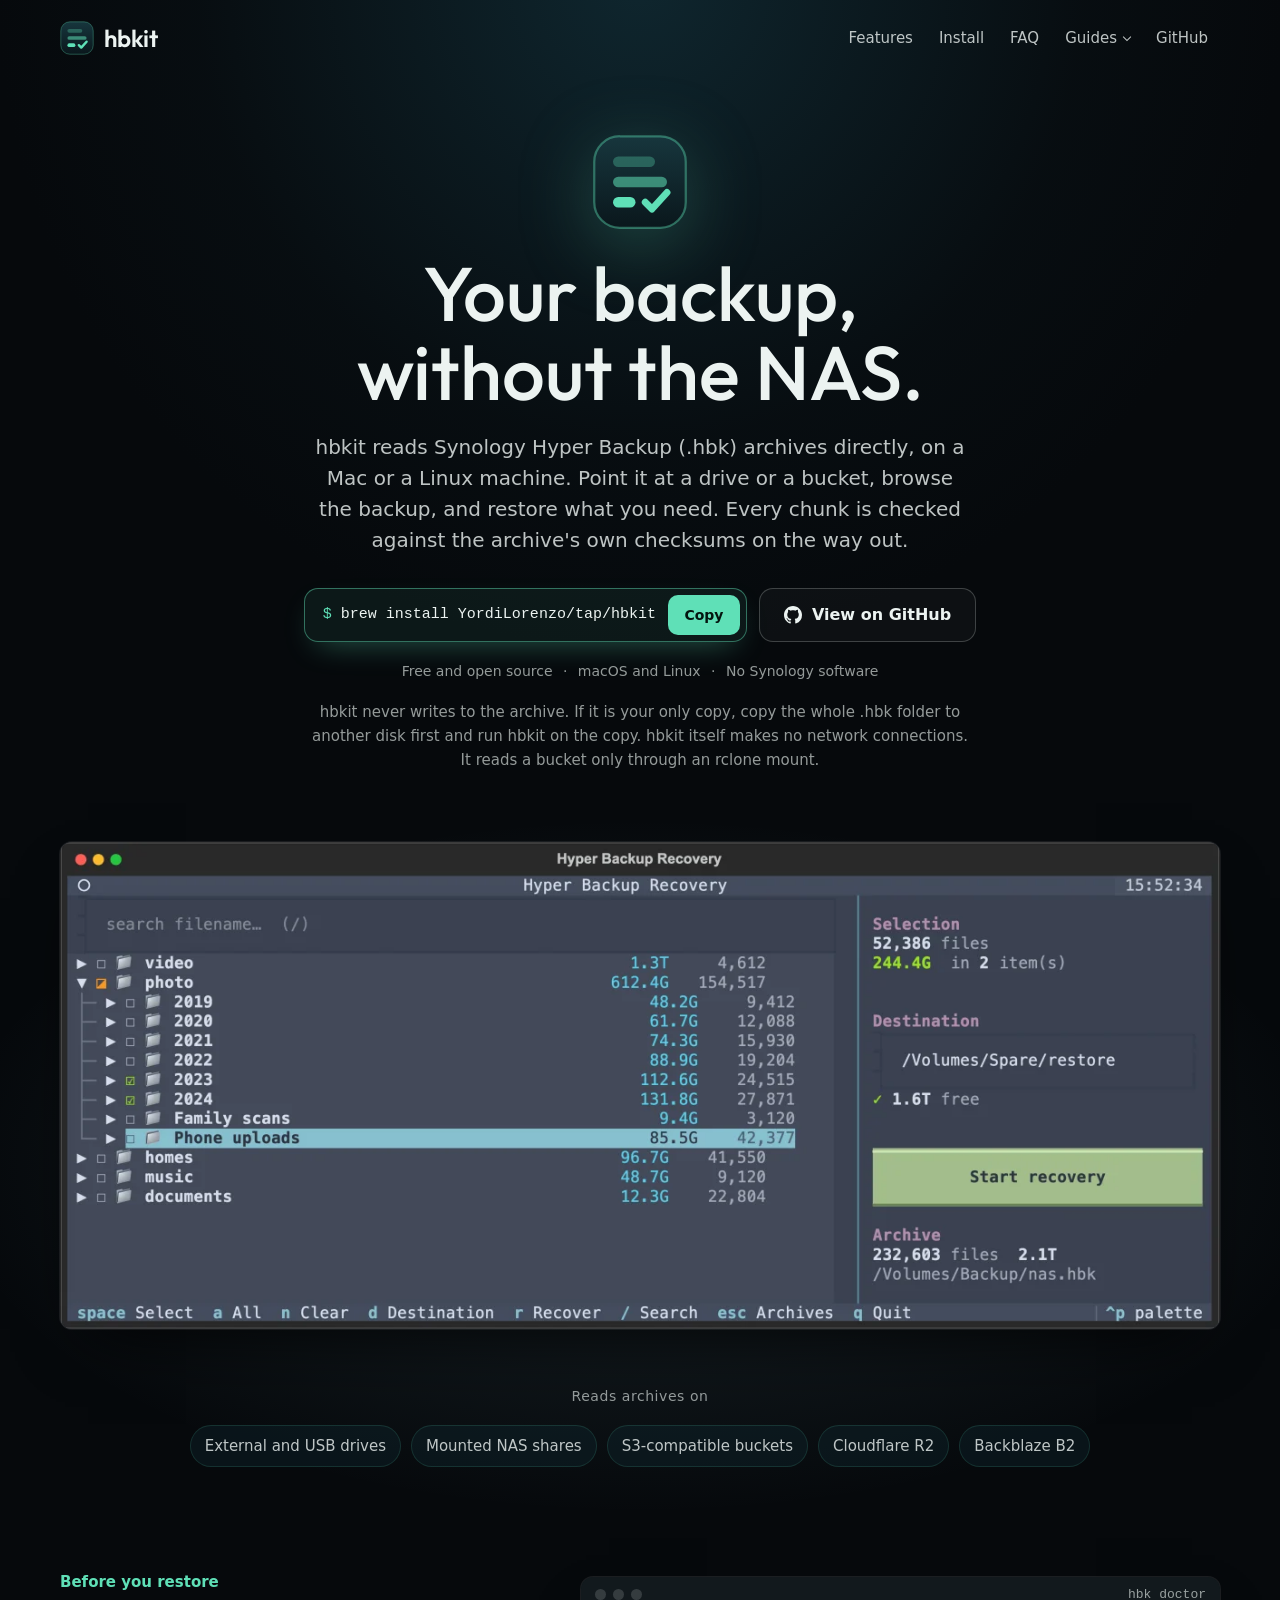
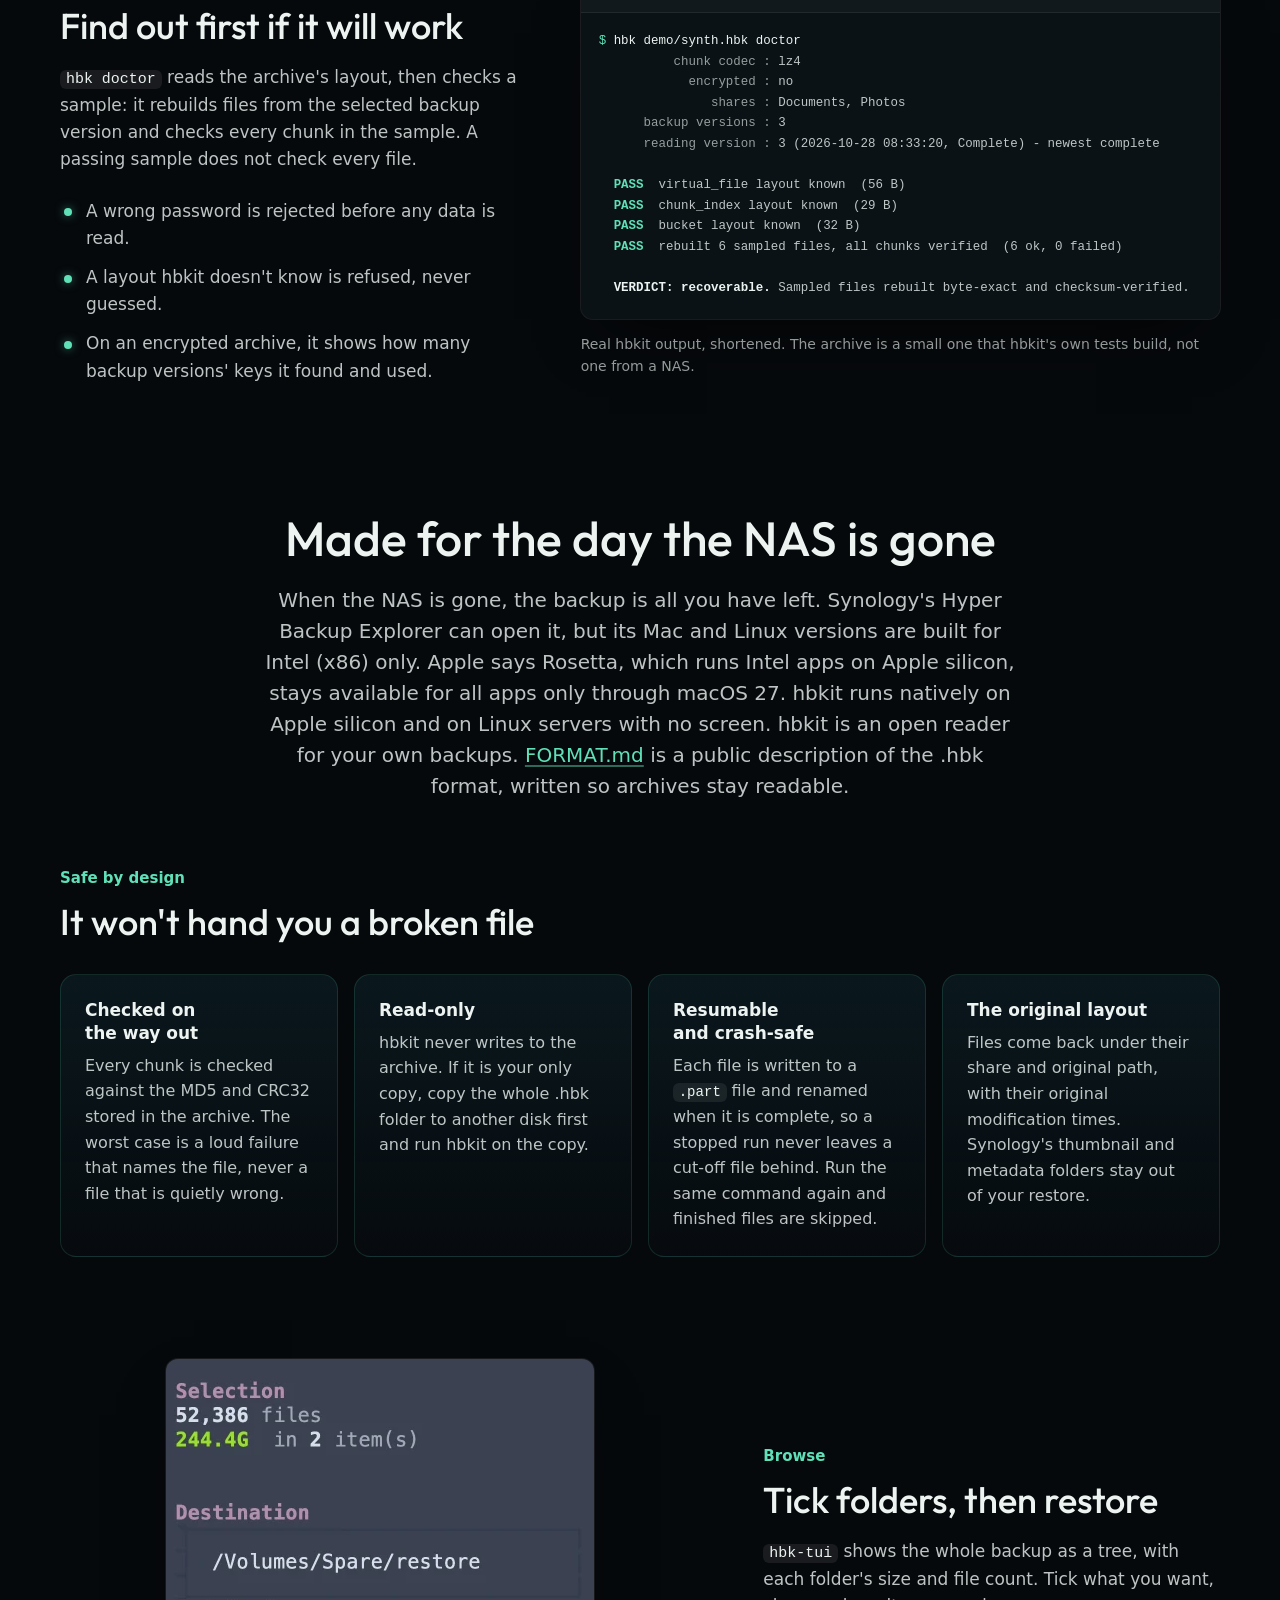
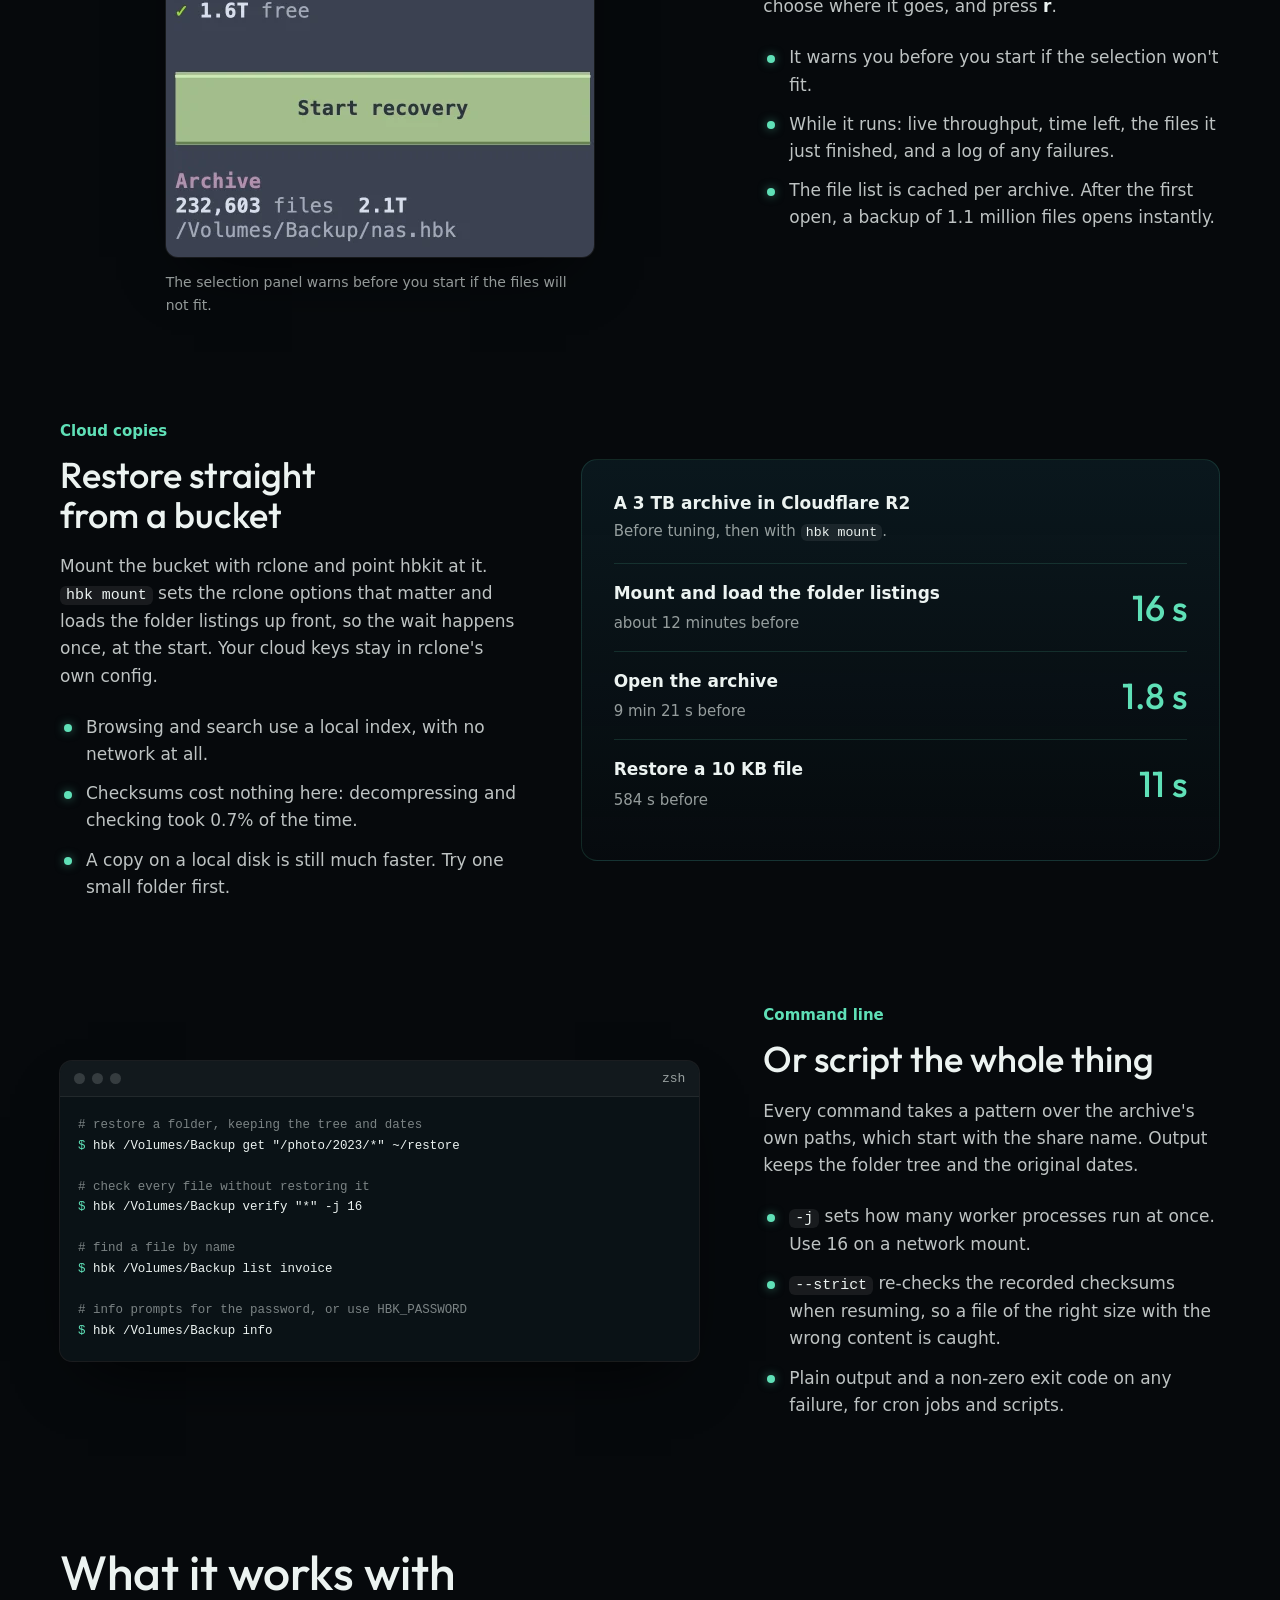
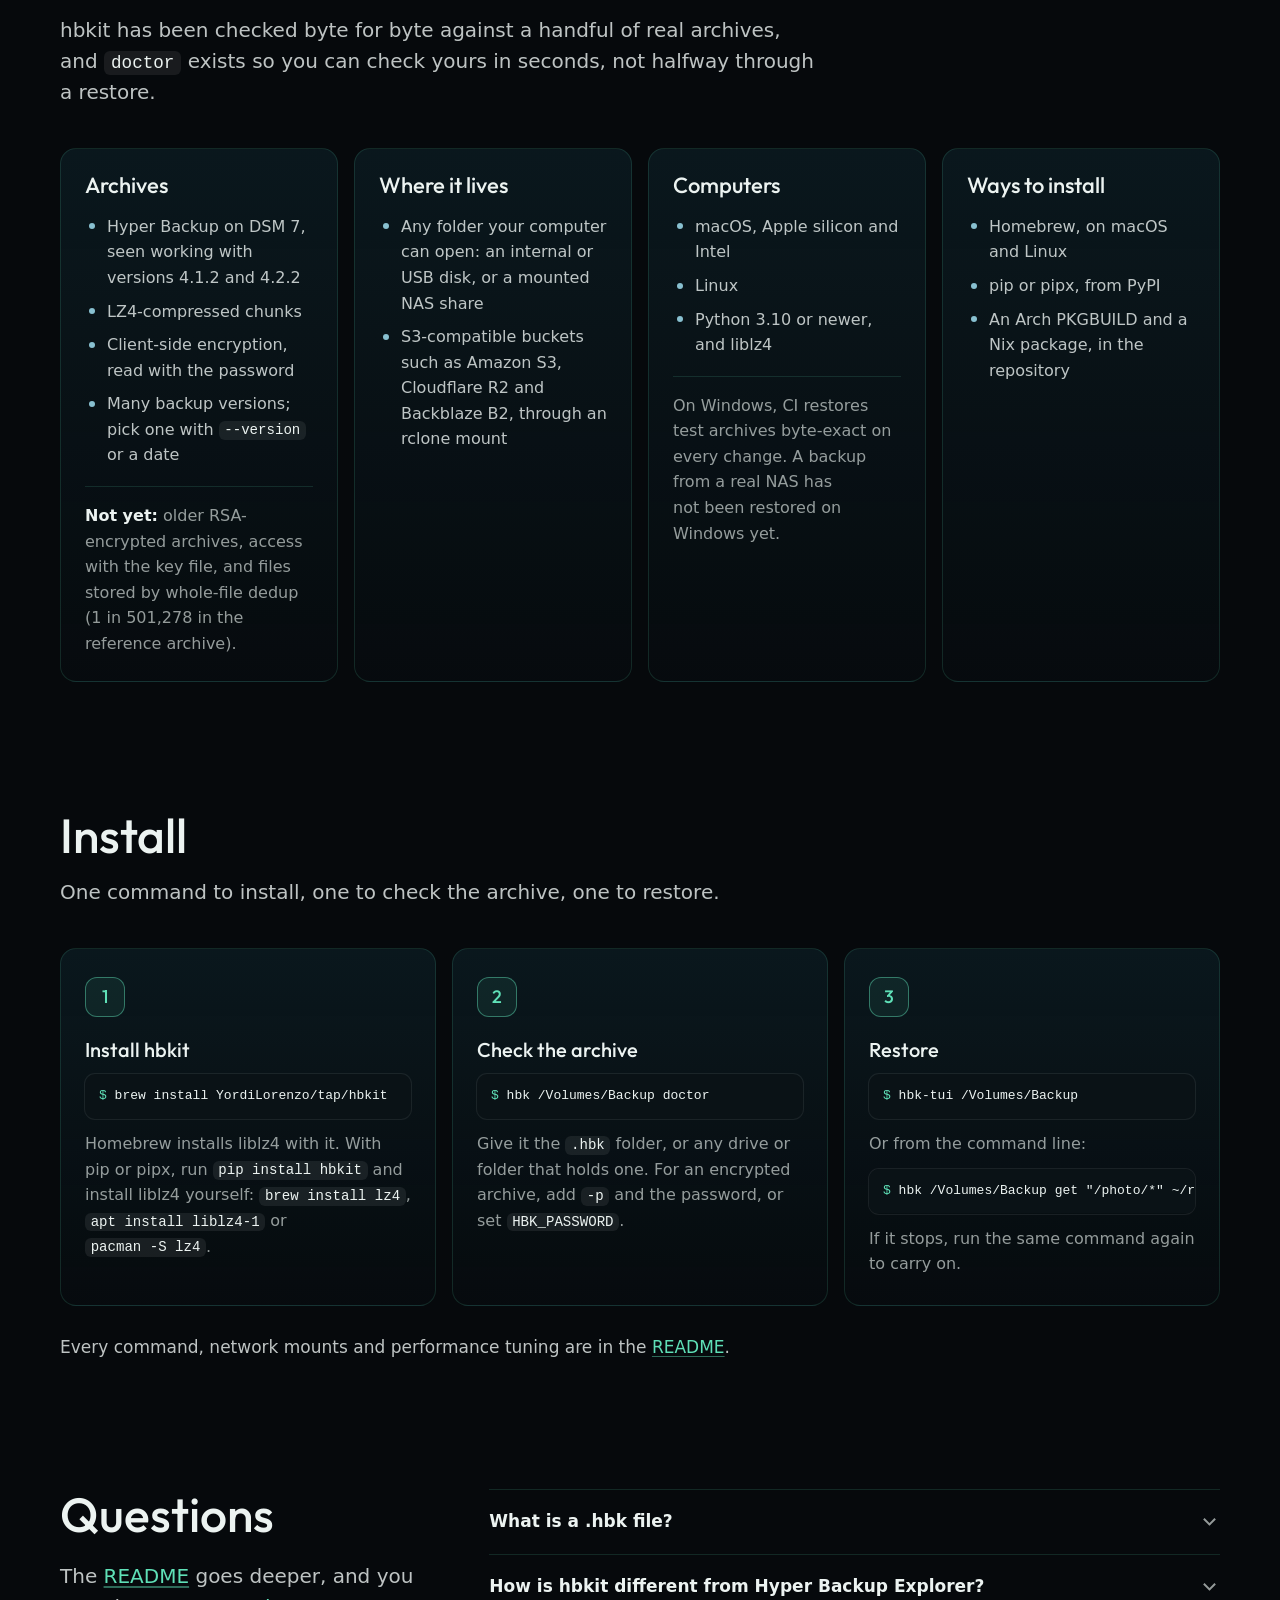
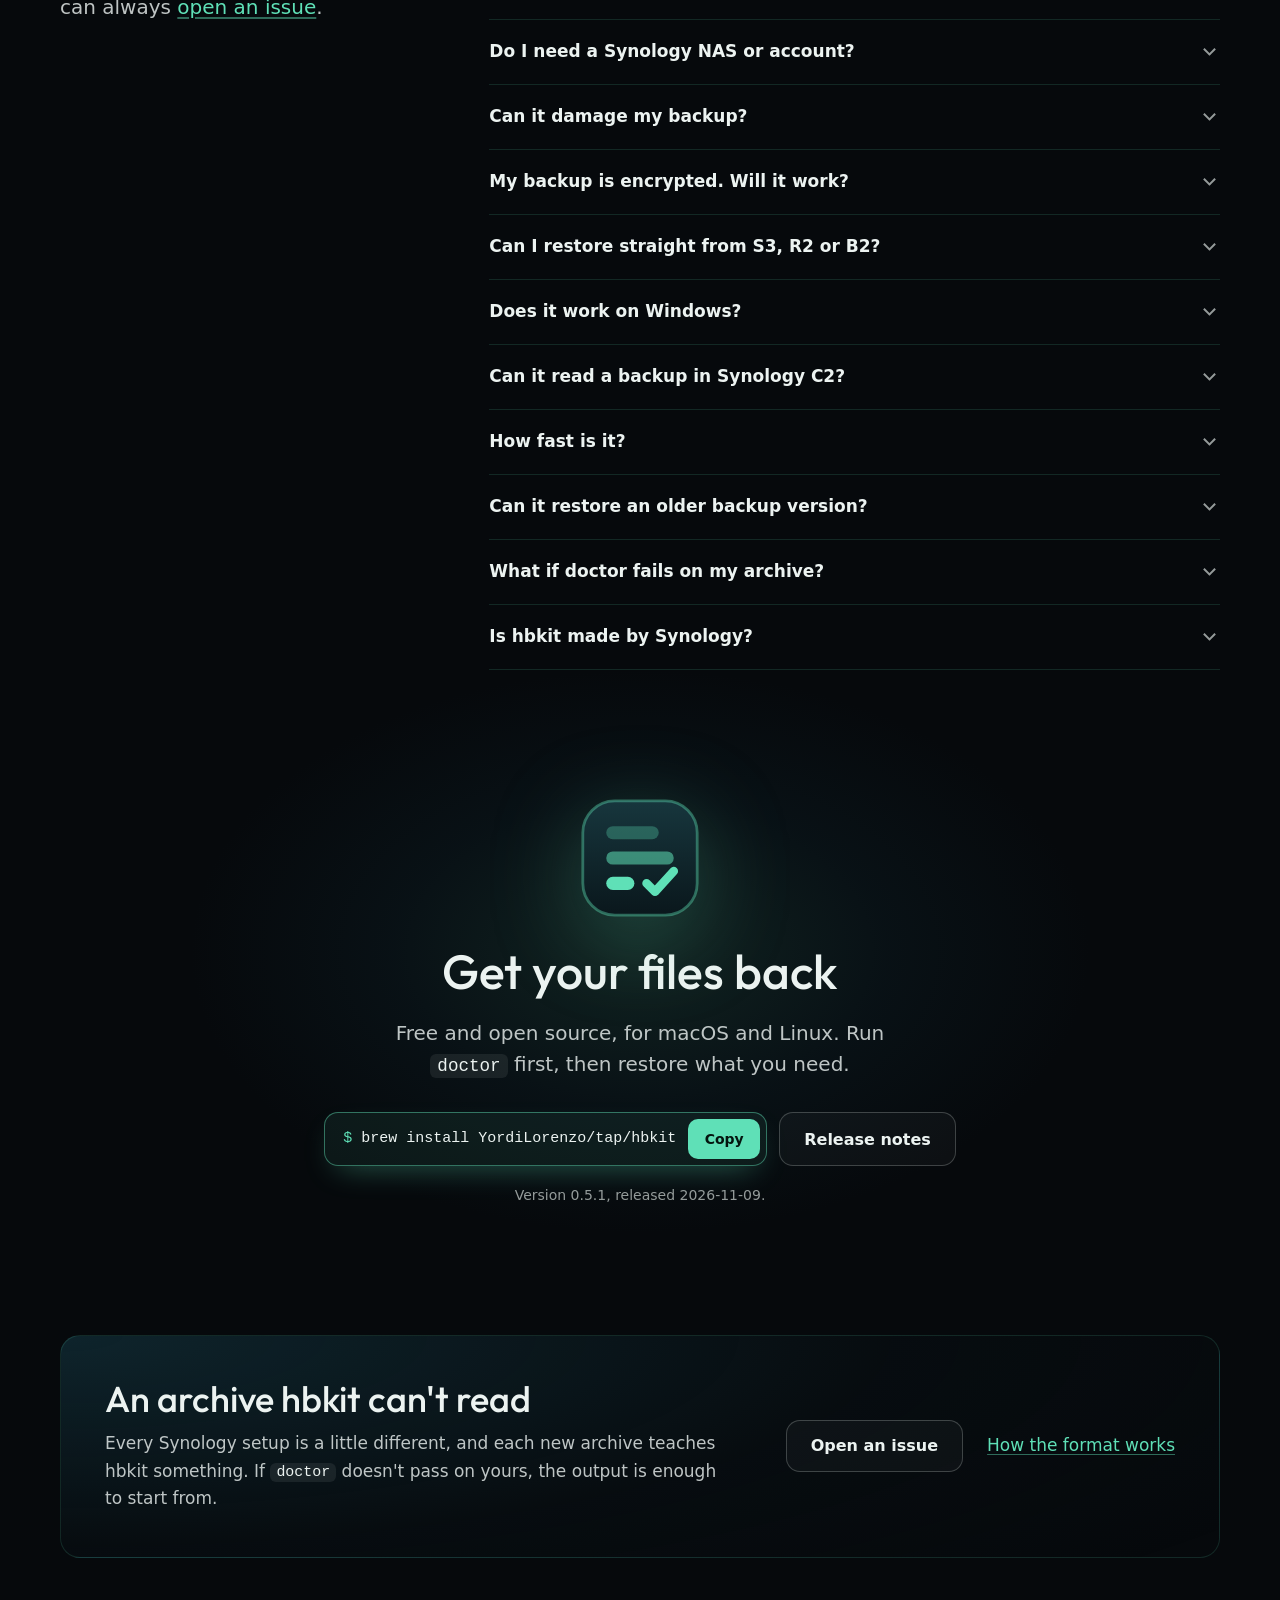
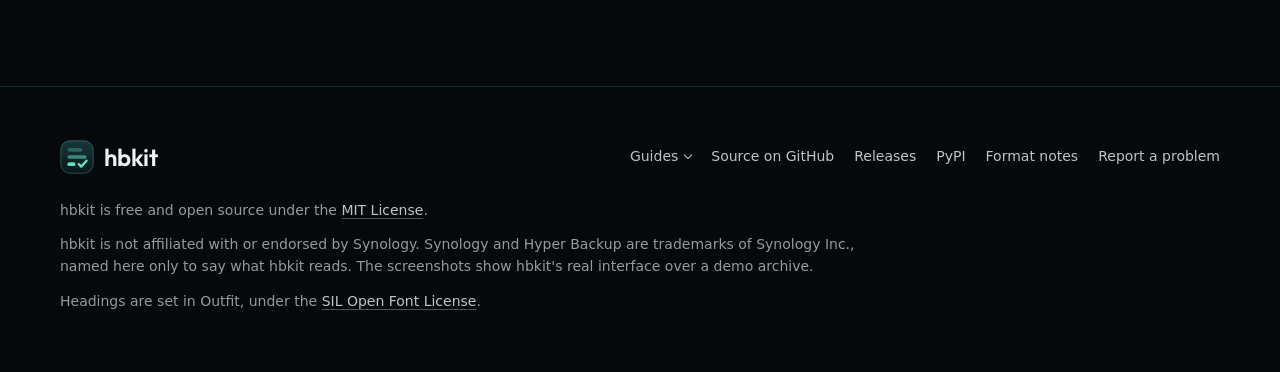
==== commit 86c65793: "Site: three guides (restore without a NAS, damaged backups, Apple silicon Macs), homepage search fix" ====
--- a/site/index.html
+++ b/site/index.html
@@ -3,23 +3,24 @@
 <head>
   <meta charset="utf-8">
   <meta name="viewport" content="width=device-width, initial-scale=1">
-  <title>hbkit: recover files from Synology Hyper Backup archives</title>
-  <meta name="description" content="hbkit reads Synology Hyper Backup (.hbk) archives directly on macOS and Linux, with no NAS and no Synology software. Browse the backup, restore what you need, every chunk checked against the archive's own checksums.">
+  <title>hbkit: open Synology Hyper Backup (.hbk) files without a NAS</title>
+  <link rel="canonical" href="https://yordilorenzo.github.io/hbkit/">
+  <meta name="description" content="Open Synology Hyper Backup (.hbk) files on macOS or Linux, with no NAS and no Synology software. Free and open source. Every chunk is checked.">
   <meta name="theme-color" content="#06090C">
   <meta name="color-scheme" content="dark">
 
   <meta property="og:type" content="website">
   <meta property="og:site_name" content="hbkit">
-  <meta property="og:title" content="hbkit: your backup, without the NAS">
-  <meta property="og:description" content="Recover files from Synology Hyper Backup archives on macOS and Linux. Free and open source, and every chunk is checked on the way out.">
+  <meta property="og:title" content="hbkit: open Synology Hyper Backup (.hbk) files without a NAS">
+  <meta property="og:description" content="Open Synology Hyper Backup (.hbk) files on macOS or Linux, with no NAS and no Synology software. Free and open source. Every chunk is checked.">
   <meta property="og:url" content="https://yordilorenzo.github.io/hbkit/">
   <meta property="og:image" content="https://yordilorenzo.github.io/hbkit/social-preview.png">
   <meta property="og:image:width" content="1280">
   <meta property="og:image:height" content="640">
   <meta property="og:image:alt" content="The hbkit logo and the line: your backup, without the NAS. Beside it, hbkit's terminal browser showing a backup's folders.">
   <meta name="twitter:card" content="summary_large_image">
-  <meta name="twitter:title" content="hbkit: your backup, without the NAS">
-  <meta name="twitter:description" content="Recover files from Synology Hyper Backup archives on macOS and Linux. Free and open source, and every chunk is checked on the way out.">
+  <meta name="twitter:title" content="hbkit: open Synology Hyper Backup (.hbk) files without a NAS">
+  <meta name="twitter:description" content="Open Synology Hyper Backup (.hbk) files on macOS or Linux, with no NAS and no Synology software. Free and open source. Every chunk is checked.">
   <meta name="twitter:image" content="https://yordilorenzo.github.io/hbkit/social-preview.png">
   <meta name="twitter:image:alt" content="The hbkit logo and the line: your backup, without the NAS. Beside it, hbkit's terminal browser showing a backup's folders.">
 
@@ -43,6 +44,7 @@
           <li class="nav-wide"><a href="#features">Features</a></li>
           <li><a href="#install">Install</a></li>
           <li><a href="#faq">FAQ</a></li>
+          <li><details class="guide-menu"><summary>Guides</summary><ul><li><a href="restore-without-nas/">Restore without a NAS</a></li><li><a href="damaged-backup/">Damaged backups</a></li><li><a href="mac/">Apple silicon Macs</a></li></ul></details></li>
           <li><a href="https://github.com/YordiLorenzo/hbkit">GitHub</a></li>
         </ul>
       </nav>
@@ -55,7 +57,7 @@
         <div class="hero-copy">
           <img class="hero-icon" src="images/icon.svg" width="96" height="96" alt="">
           <h1 id="hero-title">Your backup, without the NAS.</h1>
-          <p class="lead">hbkit reads Synology Hyper Backup archives directly, on a Mac or a Linux machine. Point it at a drive or a bucket, browse the backup, and restore what you need. Every chunk is checked against the archive's own checksums on the way out.</p>
+          <p class="lead">hbkit reads Synology Hyper Backup (.hbk) archives directly, on a Mac or a Linux machine. Point it at a drive or a bucket, browse the backup, and restore what you need. Every chunk is checked against the archive's own checksums on the way out.</p>
           <div class="actions">
             <div class="cmd">
               <code><span class="prompt" aria-hidden="true">$</span>brew install YordiLorenzo/tap/hbkit</code>
@@ -67,6 +69,7 @@
             </a>
           </div>
           <p class="meta">Free and open source <span aria-hidden="true">·</span> macOS and Linux <span aria-hidden="true">·</span> No Synology software</p>
+          <p class="hero-note">hbkit never writes to the archive. If it is your only copy, copy the whole .hbk folder to another disk first and run hbkit on the copy. hbkit itself makes no network connections. It reads a bucket only through an rclone mount.</p>
         </div>
 
         <figure class="shot shot-hero">
@@ -90,10 +93,44 @@
       </div>
     </section>
 
+    <section class="section feature" aria-labelledby="doctor-title">
+      <div class="wrap split">
+        <div class="split-copy">
+          <p class="eyebrow">Before you restore</p>
+          <h2 id="doctor-title">Find out first if it will work</h2>
+          <p><code>hbk doctor</code> reads the archive's layout, then checks a sample: it rebuilds files from the selected backup version and checks every chunk in the sample. A passing sample does not check every file.</p>
+          <ul class="ticks">
+            <li>A wrong password is rejected before any data is read.</li>
+            <li>A layout hbkit doesn't know is refused, never guessed.</li>
+            <li>On an encrypted archive, it shows how many backup versions' keys it found and used.</li>
+          </ul>
+        </div>
+        <figure class="term-figure">
+  <div class="term">
+    <div class="term-bar"><i></i><i></i><i></i><span>hbk doctor</span></div>
+<pre><span class="p">$ </span><span class="cmd-line">hbk demo/synth.hbk doctor</span>
+<span class="k">          chunk codec :</span> lz4
+<span class="k">            encrypted :</span> no
+<span class="k">               shares :</span> Documents, Photos
+<span class="k">      backup versions :</span> 3
+<span class="k">      reading version :</span> 3 (2026-10-28 08:33:20, Complete) - newest complete
+
+  <span class="ok">PASS</span>  virtual_file layout known  (56 B)
+  <span class="ok">PASS</span>  chunk_index layout known  (29 B)
+  <span class="ok">PASS</span>  bucket layout known  (32 B)
+  <span class="ok">PASS</span>  rebuilt 6 sampled files, all chunks verified  (6 ok, 0 failed)
+
+  <span class="v">VERDICT: recoverable.</span> Sampled files rebuilt byte-exact and checksum-verified.</pre>
+  </div>
+  <figcaption class="term-caption">Real hbkit output, shortened. The archive is a small one that hbkit's own tests build, not one from a NAS.</figcaption>
+</figure>
+      </div>
+    </section>
+
     <section class="section intro" id="features" aria-labelledby="features-title">
       <div class="wrap narrow">
         <h2 id="features-title">Made for the day the NAS is gone</h2>
-        <p class="lead">Synology's Hyper Backup Explorer is a desktop app with no command line, it runs only on x86 under Linux, and it struggles with large archives. When the NAS has died and the backup is all you have left, you want something you can point at a drive, script and trust.</p>
+        <p class="lead">When the NAS is gone, the backup is all you have left. Synology's Hyper Backup Explorer can open it, but its Mac and Linux versions are built for Intel (x86) only. Apple says Rosetta, which runs Intel apps on Apple silicon, stays available for all apps only through macOS 27. hbkit runs natively on Apple silicon and on Linux servers with no screen. hbkit is an open reader for your own backups. <a class="text-link" href="https://github.com/YordiLorenzo/hbkit/blob/main/FORMAT.md">FORMAT.md</a> is a public description of the .hbk format, written so archives stay readable.</p>
       </div>
     </section>
 
@@ -110,7 +147,7 @@
           </li>
           <li class="card">
             <h4>Read-only</h4>
-            <p>hbkit never writes to the archive. Point it at the original drive, a copy, or a bucket.</p>
+            <p>hbkit never writes to the archive. If it is your only copy, copy the whole .hbk folder to another disk first and run hbkit on the copy.</p>
           </li>
           <li class="card">
             <h4>Resumable and crash-safe</h4>
@@ -124,44 +161,6 @@
       </div>
     </section>
 
-    <section class="section feature" aria-labelledby="doctor-title">
-      <div class="wrap split">
-        <div class="split-copy">
-          <p class="eyebrow">Before you restore</p>
-          <h3 id="doctor-title">Find out first if it will work</h3>
-          <p><code>hbk doctor</code> reads the archive's layout, then proves it can be recovered: it rebuilds a sample of real files, from the oldest to the newest, and checks every chunk.</p>
-          <ul class="ticks">
-            <li>A wrong password is rejected before any data is read.</li>
-            <li>A layout hbkit doesn't know is refused, never guessed.</li>
-            <li>On an encrypted archive, it shows how many backup versions' keys it found and used.</li>
-          </ul>
-        </div>
-        <figure class="term-figure">
-          <div class="term">
-            <div class="term-bar"><i></i><i></i><i></i><span>hbk doctor</span></div>
-<pre><span class="p">$ </span><span class="cmd-line">hbk /Volumes/Backup doctor</span>
-<span class="k">            archive :</span> /Volumes/Backup/nas.hbk
-<span class="k">               task :</span> Nightly backup
-<span class="k">        chunk codec :</span> lz4
-<span class="k">          encrypted :</span> yes (unlocked)
-<span class="k">          data keys :</span> 7
-<span class="k"> chunk_index record :</span> 29 B (v3)
-<span class="k">bucket index record :</span> 32 B (md5+crc32)
-<span class="k">             shares :</span> documents, homes, music, photo, video
-<span class="k">     data keys used :</span> 5 of 7 by the sample
-
-  <span class="ok">PASS</span>  password unlocks the archive
-  <span class="ok">PASS</span>  virtual_file layout known  (56 B)
-  <span class="ok">PASS</span>  chunk_index layout known  (29 B)
-  <span class="ok">PASS</span>  bucket layout known  (32 B)
-  <span class="ok">PASS</span>  rebuilt 50 sampled files, all chunks verified
-
-  <span class="v">VERDICT: recoverable.</span> Sampled files rebuilt byte-exact and checksum-verified.</pre>
-          </div>
-          <figcaption class="term-caption">Example output for an encrypted archive with seven backup versions, shortened.</figcaption>
-        </figure>
-      </div>
-    </section>
 
     <section class="section feature" aria-labelledby="browse-title">
       <div class="wrap split reverse">
@@ -181,7 +180,7 @@
                sizes="(min-width: 960px) 428px, min(428px, calc(100vw - 32px))"
                width="856" height="996" loading="lazy" decoding="async"
                alt="The side panel: 52,386 files and 244.4 GB selected in 2 items, the destination with 1.6 TB free, a Start recovery button, and the archive's totals">
-          <figcaption>The selection panel. Too big for the destination? It says so before you start.</figcaption>
+          <figcaption>The selection panel warns before you start if the files will not fit.</figcaption>
         </figure>
       </div>
     </section>
@@ -200,7 +199,7 @@
         </div>
         <div class="stats">
           <h4>A 3 TB archive in Cloudflare R2</h4>
-          <p>Default rclone settings, then with <code>hbk mount</code>.</p>
+          <p>Before tuning, then with <code>hbk mount</code>.</p>
           <ul class="stat-rows">
             <li>
               <span class="stat-label">Mount and load the folder listings</span>
@@ -239,13 +238,13 @@
 <pre><span class="cm"># restore a folder, keeping the tree and dates</span>
 <span class="p">$ </span><span class="cmd-line">hbk /Volumes/Backup get "/photo/2023/*" ~/restore</span>
 
-<span class="cm"># check everything, write nothing</span>
+<span class="cm"># check every file without restoring it</span>
 <span class="p">$ </span><span class="cmd-line">hbk /Volumes/Backup verify "*" -j 16</span>
 
 <span class="cm"># find a file by name</span>
 <span class="p">$ </span><span class="cmd-line">hbk /Volumes/Backup list invoice</span>
 
-<span class="cm"># encrypted? it asks for the password, or set HBK_PASSWORD</span>
+<span class="cm"># info prompts for the password, or use HBK_PASSWORD</span>
 <span class="p">$ </span><span class="cmd-line">hbk /Volumes/Backup info</span></pre>
         </div>
       </div>
@@ -263,10 +262,10 @@
             <ul class="dots">
               <li>Hyper Backup on DSM 7, seen working with versions 4.1.2 and 4.2.2</li>
               <li>LZ4-compressed chunks</li>
-              <li>Client-side encryption, unlocked with the password</li>
+              <li>Client-side encryption, read with the password</li>
               <li>Many backup versions; pick one with <code>--version</code> or a date</li>
             </ul>
-            <p class="note"><strong>Not yet:</strong> older RSA-encrypted archives, unlocking with the key file, and files stored by whole-file dedup (1 in 501,278 in the reference archive).</p>
+            <p class="note"><strong>Not yet:</strong> older RSA-encrypted archives, access with the key file, and files stored by whole-file dedup (1 in 501,278 in the reference archive).</p>
           </div>
           <div class="card">
             <h3>Where it lives</h3>
@@ -278,11 +277,11 @@
           <div class="card">
             <h3>Computers</h3>
             <ul class="dots">
-              <li>macOS, Apple Silicon and Intel</li>
+              <li>macOS, Apple silicon and Intel</li>
               <li>Linux</li>
               <li>Python 3.10 or newer, and liblz4</li>
             </ul>
-            <p class="note"><strong>Not tested:</strong> restoring on Windows. The package installs and runs there.</p>
+            <p class="note">On Windows, CI restores test archives byte-exact on every change. A backup from a real NAS has not been restored on Windows yet.</p>
           </div>
           <div class="card">
             <h3>Ways to install</h3>
@@ -329,12 +328,20 @@
       <div class="wrap faq-layout">
         <div>
           <h2 id="faq-title">Questions</h2>
-          <p class="lead">Anything else? The <a class="text-link" href="https://github.com/YordiLorenzo/hbkit#readme">README</a> goes deeper, and you can always <a class="text-link" href="https://github.com/YordiLorenzo/hbkit/issues">open an issue</a>.</p>
+          <p class="lead">The <a class="text-link" href="https://github.com/YordiLorenzo/hbkit#readme">README</a> goes deeper, and you can always <a class="text-link" href="https://github.com/YordiLorenzo/hbkit/issues">open an issue</a>.</p>
         </div>
         <div class="faq">
           <details>
+            <summary>What is a .hbk file?</summary>
+            <p>It is the folder that Synology Hyper Backup writes to the backup destination, for example <code>nas_1.hbk</code>. Inside are folders such as <code>Config</code> and <code>Pool</code>. Your files are not kept there as plain files. They are split into small compressed chunks, so a file browser cannot open them. hbkit rebuilds the files and checks every chunk.</p>
+          </details>
+          <details>
+            <summary>How is hbkit different from Hyper Backup Explorer?</summary>
+            <p>Hyper Backup Explorer is Synology's own desktop app. Like hbkit, it lets you pick a backup version. It can also open backups in Synology C2. C2 is not tested yet with hbkit. hbkit runs natively on Apple silicon Macs and on Linux servers with no screen. It has a command line with documented exit codes, a terminal browser and the doctor check. It checks every chunk against the MD5 and CRC32 stored in the archive. Use Explorer for C2, or for a graphical app on Windows. Use it also for key-file access and older RSA-encrypted archives.</p>
+          </details>
+          <details>
             <summary>Do I need a Synology NAS or account?</summary>
-            <p>No. hbkit reads the archive's files directly. It doesn't need a NAS, Synology software, a Synology account or an internet connection.</p>
+            <p>No. hbkit reads the archive's files directly. It doesn't need a NAS, Synology software or a Synology account. After installation, it works offline for a local disk.</p>
           </details>
           <details>
             <summary>Can it damage my backup?</summary>
@@ -342,13 +349,21 @@
           </details>
           <details>
             <summary>My backup is encrypted. Will it work?</summary>
-            <p>Yes, with the password. hbkit checks the password against the public key stored in the archive, so a wrong one is rejected straight away. Older archives encrypted with RSA, and unlocking with the exported key file, aren't supported yet.</p>
+            <p>Yes, with the password. hbkit checks the password against the public key stored in the archive, so a wrong one is rejected straight away. Older archives encrypted with RSA, and access with the exported key file, aren't supported yet.</p>
           </details>
           <details>
             <summary>Can I restore straight from S3, R2 or B2?</summary>
             <p>Yes, through an rclone mount, and <code>hbk mount</code> sets it up for you. A restore reads many small pieces, each one a trip over the network, so it is much slower than a local disk. If you can, copy the archive down first.</p>
           </details>
           <details>
+            <summary>Does it work on Windows?</summary>
+            <p>On Windows, CI restores test archives byte-exact on every change. A backup from a real NAS has not been restored on Windows yet. Install it with pip, then set <code>HBK_LZ4</code> to the full path of an <code>lz4.dll</code> (CI builds one with <code>vcpkg install lz4:x64-windows</code>). For a restore that matters, use a Mac or a Linux machine, or Hyper Backup Explorer on Windows.</p>
+          </details>
+          <details>
+            <summary>Can it read a backup in Synology C2?</summary>
+            <p>Not tested yet. hbkit has not been tried on a backup kept in Synology C2 Storage. Synology's Hyper Backup Explorer can browse and download C2 backups, so use it for C2 for now.</p>
+          </details>
+          <details>
             <summary>How fast is it?</summary>
             <p>Usually as fast as the disk allows. From a USB hard disk that reads 92 MB/s at best, a restore ran at 58 MB/s. From Cloudflare R2 it reached about 9.5 MB/s with 16 workers.</p>
           </details>
@@ -358,7 +373,7 @@
           </details>
           <details>
             <summary>What if doctor fails on my archive?</summary>
-            <p>Please <a class="text-link" href="https://github.com/YordiLorenzo/hbkit/issues/new">open an issue</a> and paste the output. The last two fixes both came from people whose archive wouldn't fully restore: one had gaps in its index files, the other was an encrypted archive with seven backup versions.</p>
+            <p>Please <a class="text-link" href="https://github.com/YordiLorenzo/hbkit/issues/new">open an issue</a> and paste the output. Fixes in 0.4.5 and 0.4.6 came from people whose archive wouldn't fully restore: one had gaps in its index files, the other was an encrypted archive with seven backup versions.</p>
           </details>
           <details>
             <summary>Is hbkit made by Synology?</summary>
@@ -380,6 +395,7 @@
           </div>
           <a class="btn btn-secondary" href="https://github.com/YordiLorenzo/hbkit/releases/latest">Release notes</a>
         </div>
+        <p class="meta">Version 0.5.1, released 2026-11-09.</p>
       </div>
     </section>
 
@@ -387,7 +403,7 @@
       <div class="wrap">
         <div class="report-card">
           <div>
-            <h2 id="report-title">Got an archive it can't read?</h2>
+            <h2 id="report-title">An archive hbkit can't read</h2>
             <p>Every Synology setup is a little different, and each new archive teaches hbkit something. If <code>doctor</code> doesn't pass on yours, the output is enough to start from.</p>
           </div>
           <div class="report-actions">
@@ -407,6 +423,7 @@
           hbkit
         </a>
         <ul class="footer-links">
+          <li><details class="guide-menu"><summary>Guides</summary><ul><li><a href="restore-without-nas/">Restore without a NAS</a></li><li><a href="damaged-backup/">Damaged backups</a></li><li><a href="mac/">Apple silicon Macs</a></li></ul></details></li>
           <li><a href="https://github.com/YordiLorenzo/hbkit">Source on GitHub</a></li>
           <li><a href="https://github.com/YordiLorenzo/hbkit/releases">Releases</a></li>
           <li><a href="https://pypi.org/project/hbkit/">PyPI</a></li>
--- a/site/style.css
+++ b/site/style.css
@@ -836,6 +836,99 @@
 
 .lost .lead { max-width: 520px; margin-inline: auto; }
 
+/* Shared guide navigation, using the browser's keyboard-accessible disclosure. */
+
+.guide-menu { position: relative; }
+.guide-menu summary {
+  display: flex;
+  align-items: center;
+  gap: 7px;
+  min-height: 44px;
+  padding: 0 12px;
+  border-radius: 10px;
+  color: var(--text-body);
+  font-size: .9375rem;
+  list-style: none;
+  cursor: pointer;
+}
+.guide-menu summary::-webkit-details-marker { display: none; }
+.guide-menu summary::after {
+  content: "";
+  width: 6px;
+  height: 6px;
+  margin-top: -3px;
+  border-right: 1px solid currentColor;
+  border-bottom: 1px solid currentColor;
+  transform: rotate(45deg);
+}
+.guide-menu[open] summary::after { transform: translateY(3px) rotate(225deg); }
+.guide-menu summary:hover { color: var(--text); background: rgb(236 243 241 / .06); }
+.guide-menu > ul {
+  position: absolute;
+  right: 0;
+  z-index: var(--z-header);
+  width: 242px;
+  margin: 4px 0 0;
+  padding: 8px;
+  list-style: none;
+  border: 1px solid var(--line);
+  border-radius: 12px;
+  background: var(--deep);
+  box-shadow: 0 12px 32px rgb(0 0 0 / .35);
+}
+.guide-menu > ul a { display: flex; width: 100%; padding: 10px 12px; line-height: 1.4; }
+.footer .guide-menu summary { padding-inline: 0; font-size: inherit; }
+.footer .guide-menu > ul { top: auto; bottom: 100%; left: 0; right: auto; }
+.hero-note { max-width: 660px; margin: 18px auto 0; color: var(--text-muted); font-size: .9375rem; }
+.split-copy h2 { font-size: clamp(1.625rem, 1.3rem + 1.3vw, 2.25rem); line-height: 1.12; }
+
+/* Guide pages use the landing page's type, colours and terminal blocks. */
+
+.guide { max-width: calc(920px + 2 * var(--gutter)); padding-top: clamp(32px, 5vw, 64px); }
+.guide-header { max-width: 860px; margin-bottom: 28px; }
+.guide-header h1 { font-size: clamp(2.25rem, 1.6rem + 3vw, 3.75rem); line-height: 1.08; }
+.guide-body { overflow-wrap: anywhere; }
+.guide-body > p, .guide-body > ul, .guide-body > ol { max-width: 780px; }
+.guide-body > p + p { margin-top: 18px; }
+.guide-body > p:first-child { font-size: 1.1875rem; color: var(--text-body); }
+.guide-body h2 { margin: 64px 0 22px; font-size: clamp(1.75rem, 1.4rem + 1.5vw, 2.5rem); line-height: 1.15; }
+.guide-body h3 { margin: 32px 0 18px; font-size: 1.5rem; line-height: 1.25; }
+.guide-body > ul, .guide-body > ol { padding-left: 24px; margin-block: 20px; }
+.guide-body li + li { margin-top: 12px; }
+.guide-body li::marker { color: var(--mint); }
+.guide-body .term, .guide-body .term-figure { margin-block: 24px; }
+.guide-body .term-figure .term { margin: 0; }
+.guide-body .term pre { font-size: .8125rem; white-space: pre-wrap; overflow-wrap: anywhere; }
+.guide-body pre code { padding: 0; border-radius: 0; background: none; font-size: inherit; }
+.guide-warning { margin-block: 24px; padding: 18px 22px; border-left: 3px solid var(--amber); background: var(--card); color: var(--text); }
+.guide-table { margin-block: 24px; border: 1px solid var(--line); border-radius: var(--radius); overflow: hidden; }
+.guide-table table { width: 100%; border-collapse: collapse; text-align: left; font-size: .9375rem; line-height: 1.55; }
+.guide-table th, .guide-table td { padding: 16px; vertical-align: top; border-bottom: 1px solid var(--line); }
+.guide-table thead { background: var(--deep); color: var(--text); }
+.guide-table tbody th { color: var(--text); font-weight: 600; }
+.guide-table tbody tr:nth-child(even) { background: rgb(18 48 58 / .2); }
+.guide-table tbody tr:last-child > * { border-bottom: 0; }
+
+@media (max-width: 559px) {
+  .top-inner { flex-wrap: wrap; gap: 0 8px; padding-block: 10px; }
+  .nav a, .guide-menu summary { padding-inline: 7px; font-size: .875rem; }
+  .guide-menu summary { gap: 5px; }
+  .nav .guide-menu > ul { right: -24px; }
+}
+
+/* Keep long comparison tables readable without sideways scrolling on a phone. */
+@media (max-width: 699px) {
+  .guide-table table, .guide-table tbody, .guide-table tr { display: block; }
+  .guide-table thead { position: absolute; width: 1px; height: 1px; padding: 0; overflow: hidden; clip-path: inset(50%); white-space: nowrap; }
+  .guide-table tbody tr { padding: 16px; border-bottom: 1px solid var(--line); }
+  .guide-table tbody tr:last-child { border-bottom: 0; }
+  .guide-table tbody th, .guide-table tbody td { display: block; padding: 0; border: 0; }
+  .guide-table tbody th { margin-bottom: 12px; font-size: 1.0625rem; }
+  .guide-table tbody td + td { margin-top: 12px; }
+  .guide-table td::before { content: attr(data-label); display: block; color: var(--text-muted); font-size: .8125rem; margin-bottom: 3px; }
+  .term pre { white-space: pre-wrap; overflow-wrap: anywhere; }
+}
+
 @media (prefers-reduced-motion: reduce) {
   *, *::before, *::after { transition: none !important; }
 }
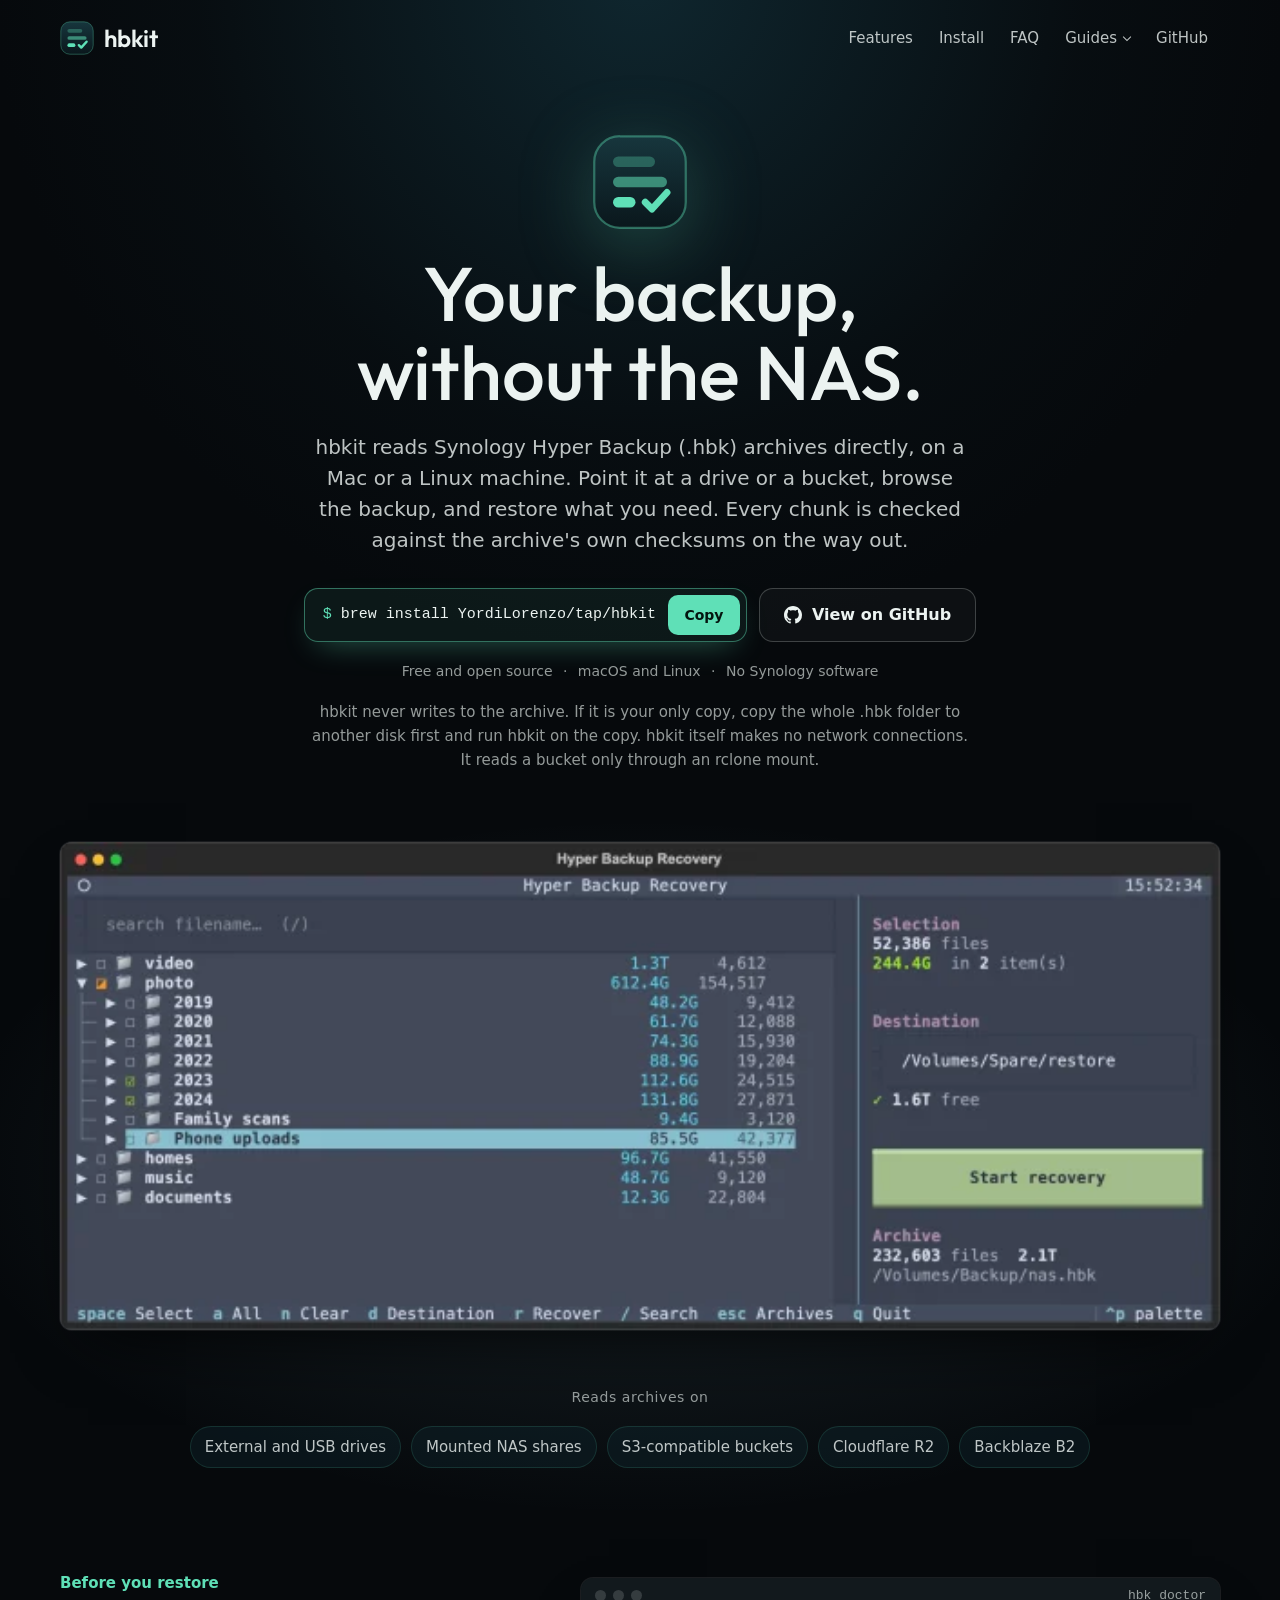
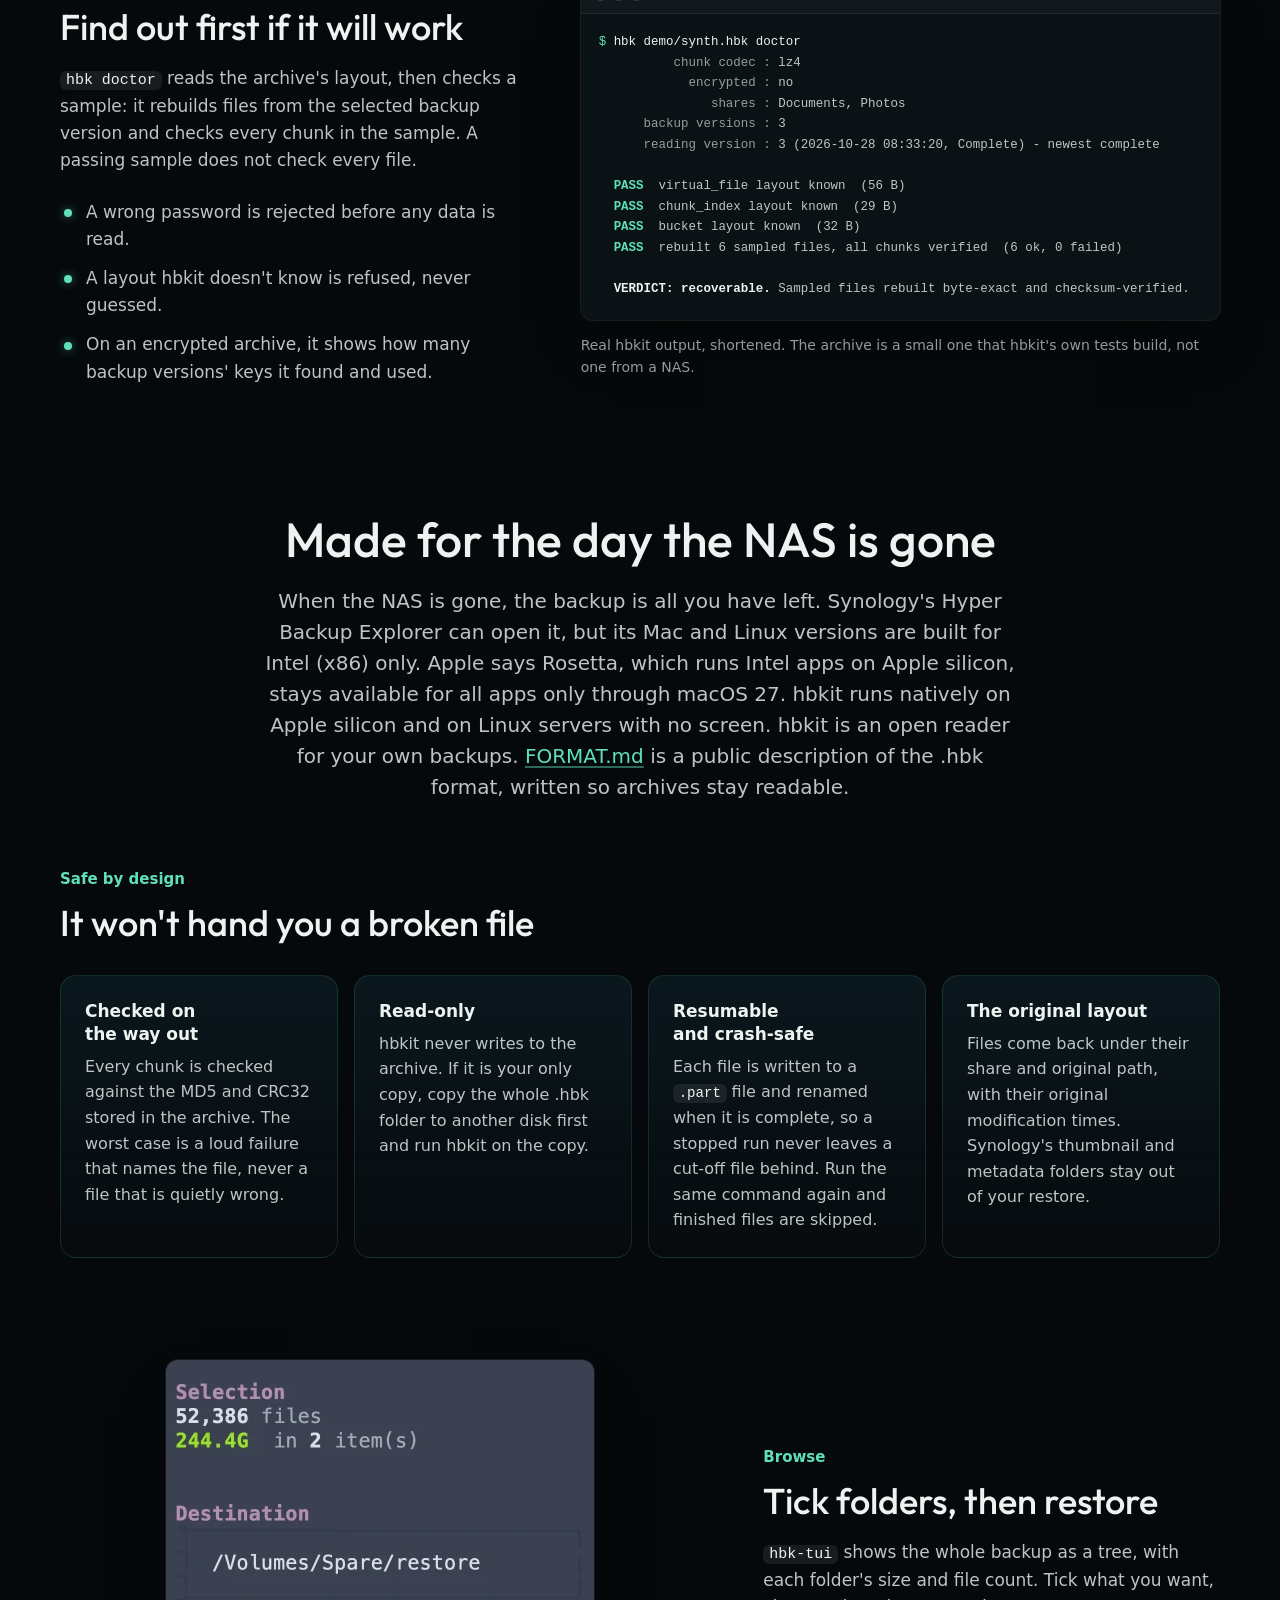
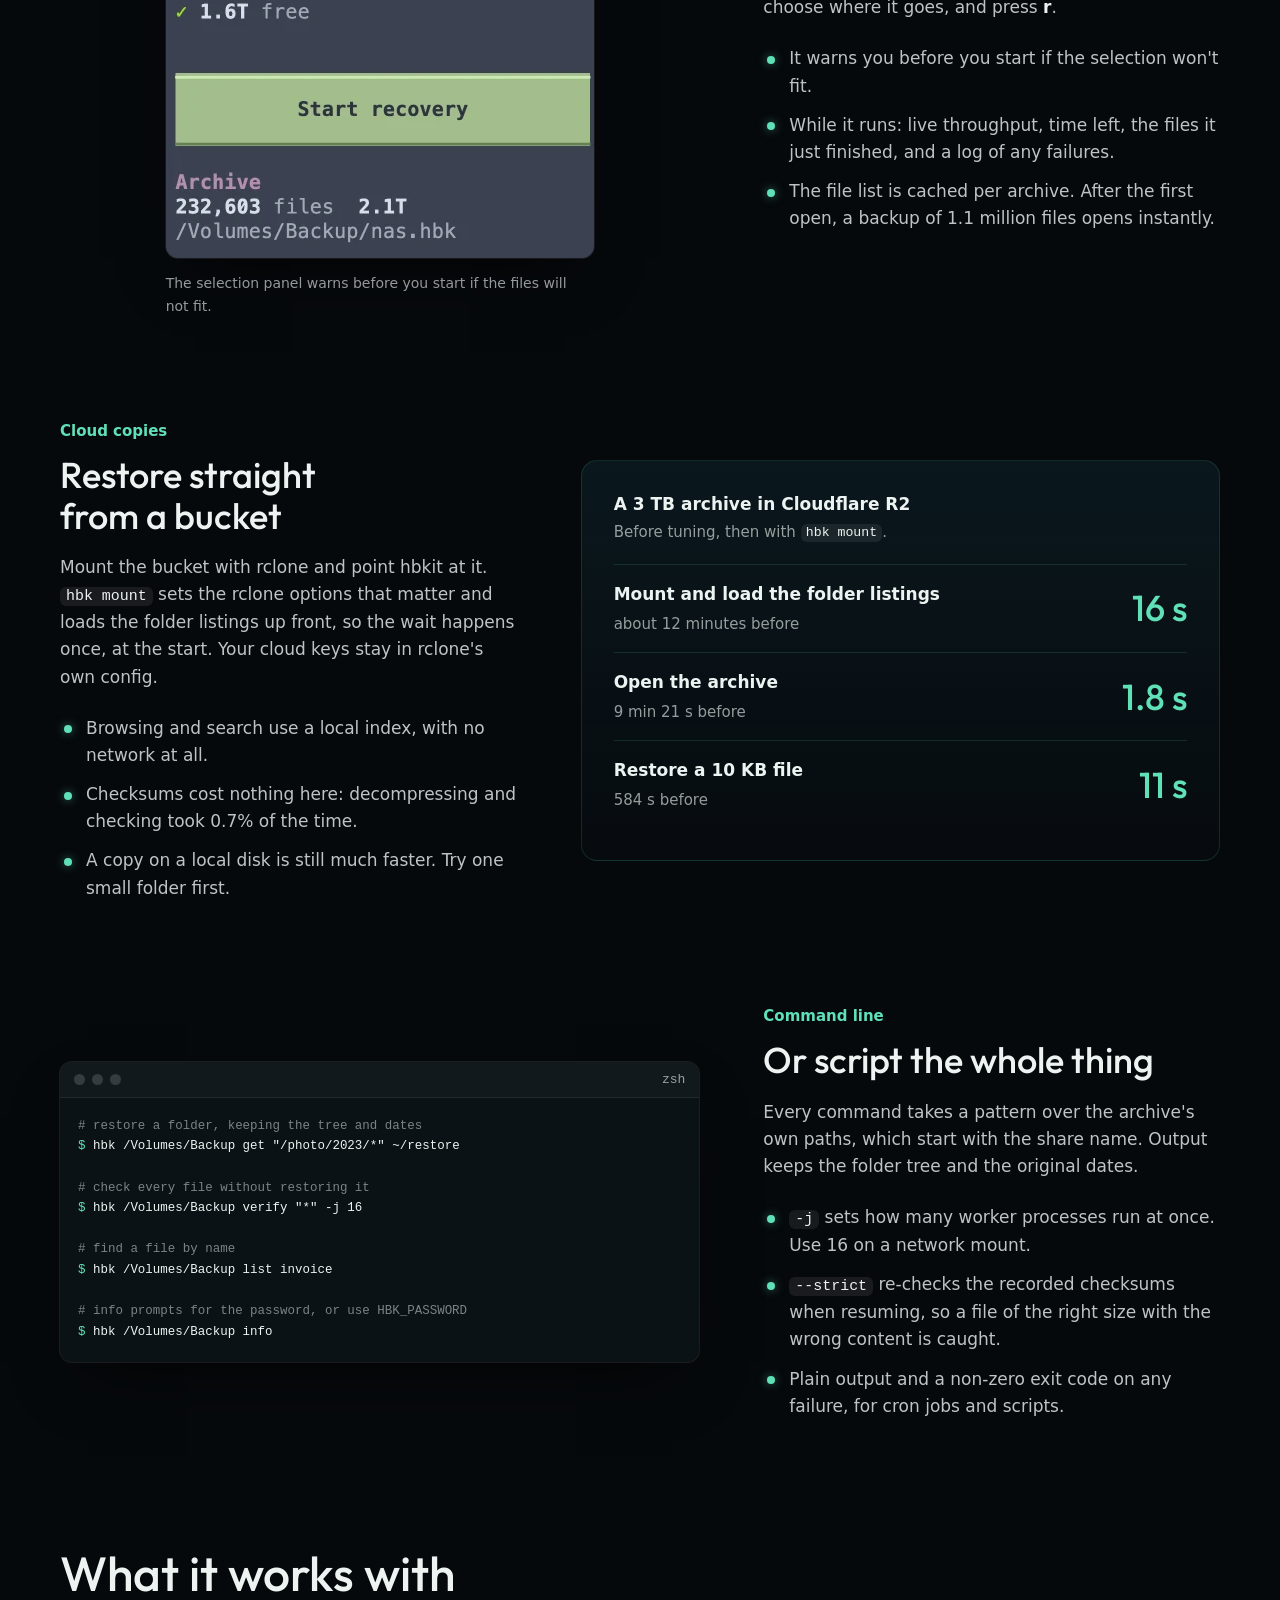
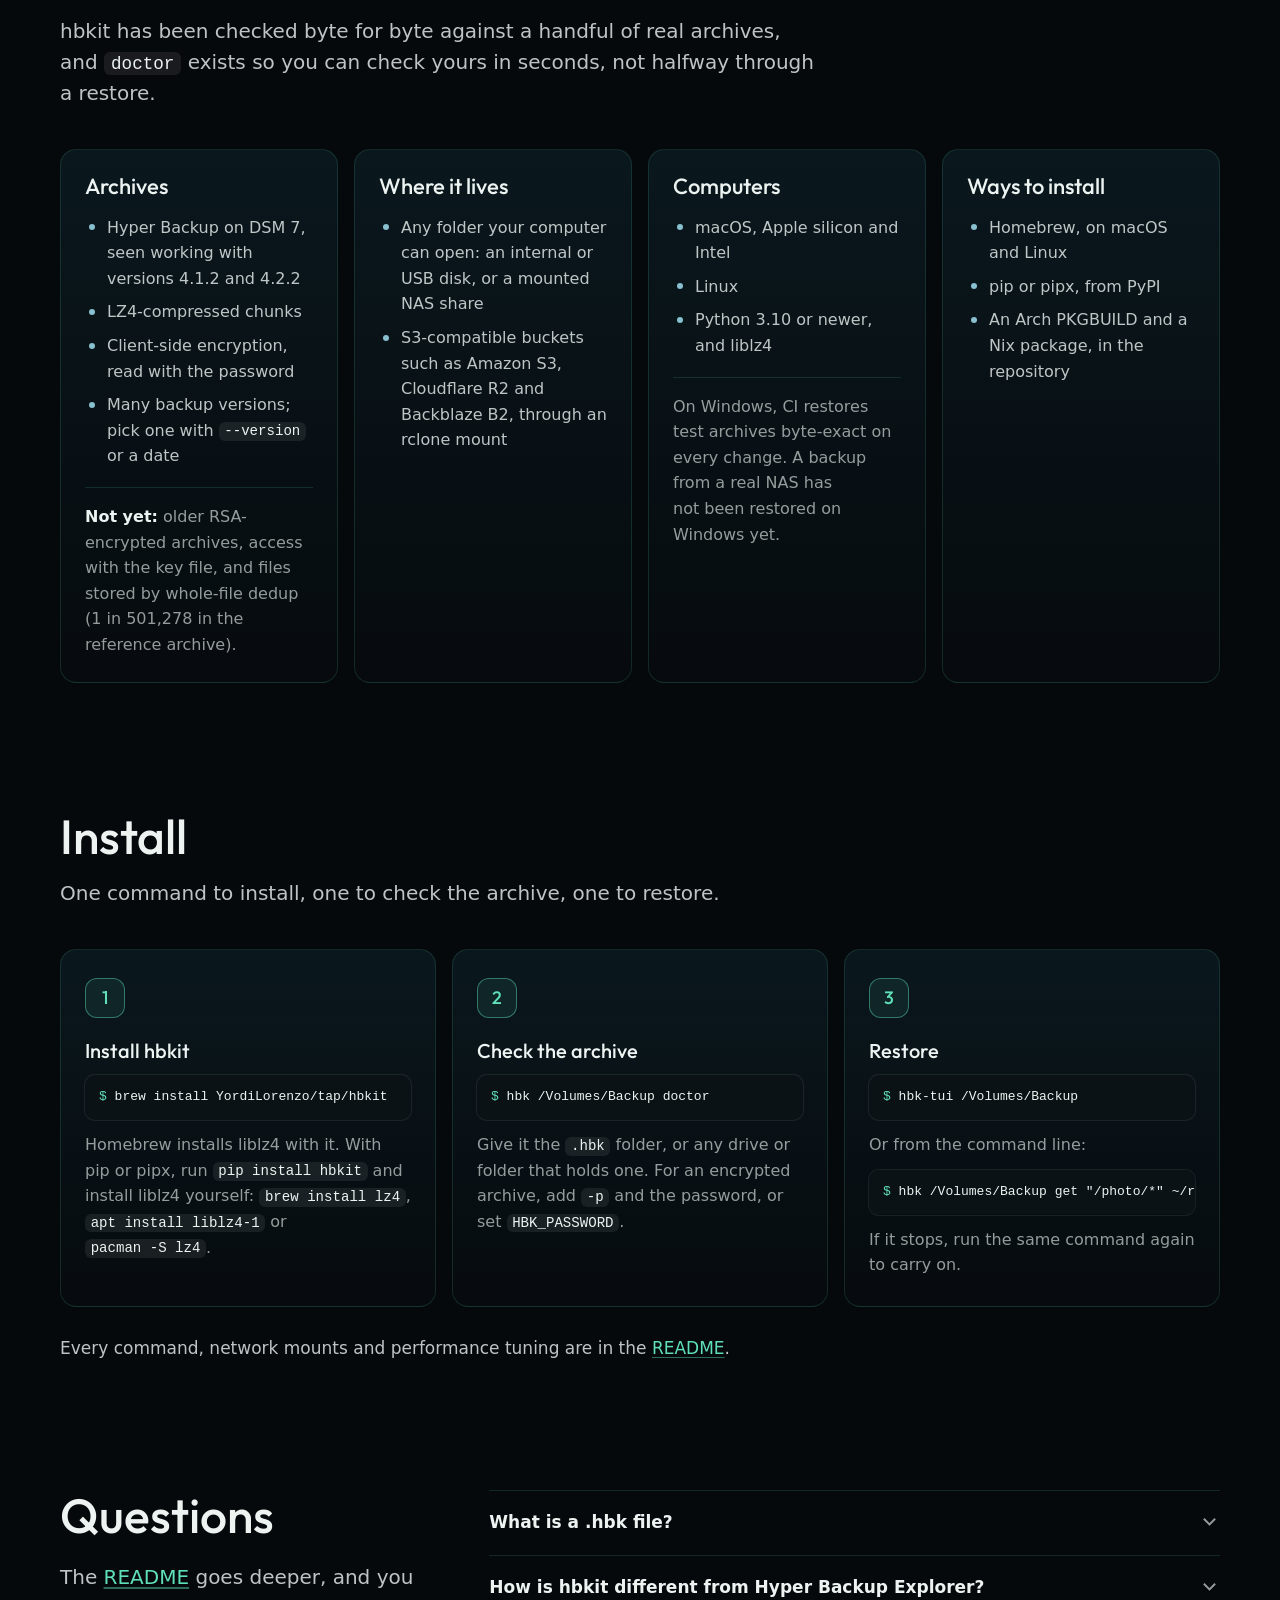
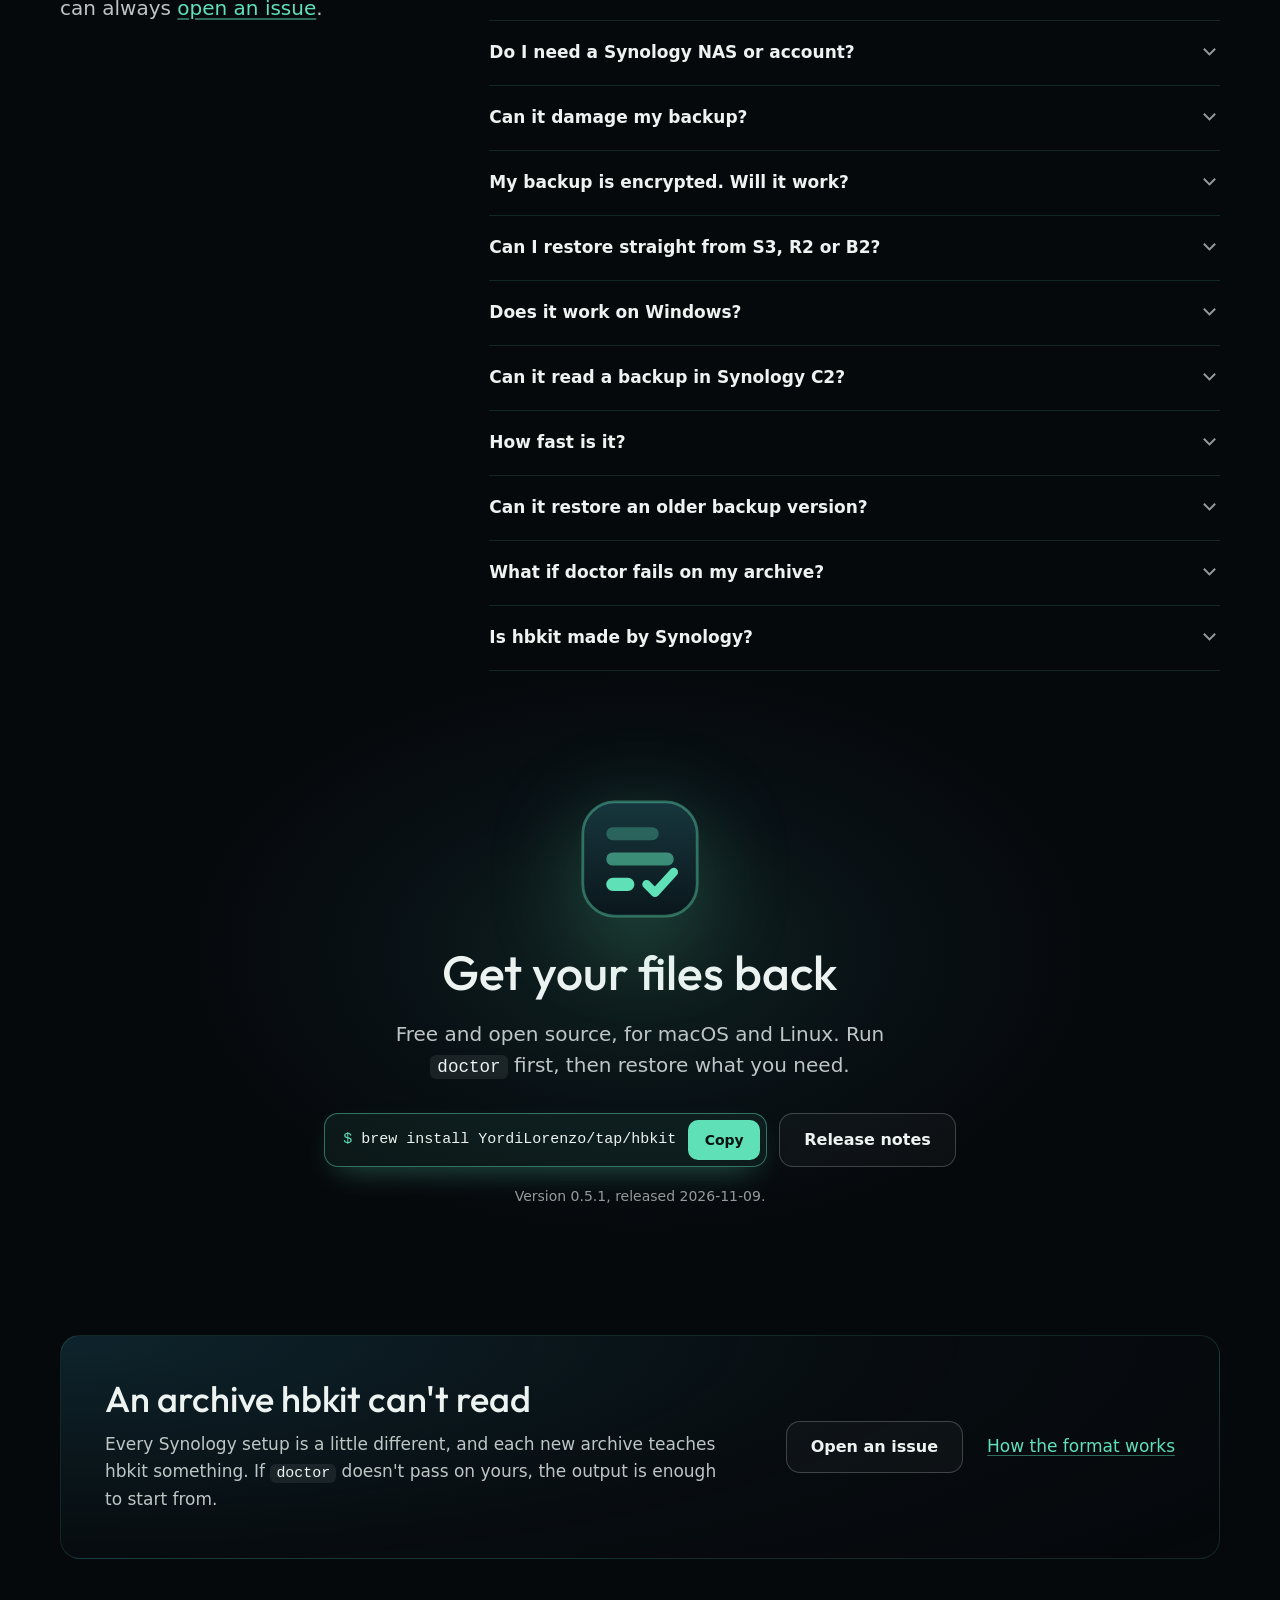
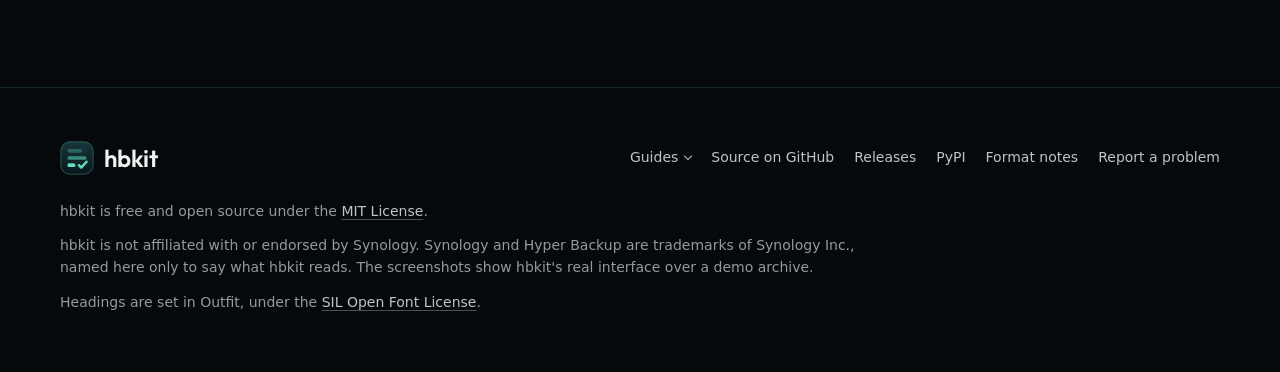
==== commit 3bcc67e0: "Site moves to hbkit.dev: canonical, sitemap, social tags, README and PyPI links" ====
--- a/site/index.html
+++ b/site/index.html
@@ -4,7 +4,7 @@
   <meta charset="utf-8">
   <meta name="viewport" content="width=device-width, initial-scale=1">
   <title>hbkit: open Synology Hyper Backup (.hbk) files without a NAS</title>
-  <link rel="canonical" href="https://yordilorenzo.github.io/hbkit/">
+  <link rel="canonical" href="https://hbkit.dev/">
   <meta name="description" content="Open Synology Hyper Backup (.hbk) files on macOS or Linux, with no NAS and no Synology software. Free and open source. Every chunk is checked.">
   <meta name="theme-color" content="#06090C">
   <meta name="color-scheme" content="dark">
@@ -13,15 +13,15 @@
   <meta property="og:site_name" content="hbkit">
   <meta property="og:title" content="hbkit: open Synology Hyper Backup (.hbk) files without a NAS">
   <meta property="og:description" content="Open Synology Hyper Backup (.hbk) files on macOS or Linux, with no NAS and no Synology software. Free and open source. Every chunk is checked.">
-  <meta property="og:url" content="https://yordilorenzo.github.io/hbkit/">
-  <meta property="og:image" content="https://yordilorenzo.github.io/hbkit/social-preview.png">
+  <meta property="og:url" content="https://hbkit.dev/">
+  <meta property="og:image" content="https://hbkit.dev/social-preview.png">
   <meta property="og:image:width" content="1280">
   <meta property="og:image:height" content="640">
   <meta property="og:image:alt" content="The hbkit logo and the line: your backup, without the NAS. Beside it, hbkit's terminal browser showing a backup's folders.">
   <meta name="twitter:card" content="summary_large_image">
   <meta name="twitter:title" content="hbkit: open Synology Hyper Backup (.hbk) files without a NAS">
   <meta name="twitter:description" content="Open Synology Hyper Backup (.hbk) files on macOS or Linux, with no NAS and no Synology software. Free and open source. Every chunk is checked.">
-  <meta name="twitter:image" content="https://yordilorenzo.github.io/hbkit/social-preview.png">
+  <meta name="twitter:image" content="https://hbkit.dev/social-preview.png">
   <meta name="twitter:image:alt" content="The hbkit logo and the line: your backup, without the NAS. Beside it, hbkit's terminal browser showing a backup's folders.">
 
   <link rel="icon" href="images/icon.svg" type="image/svg+xml">
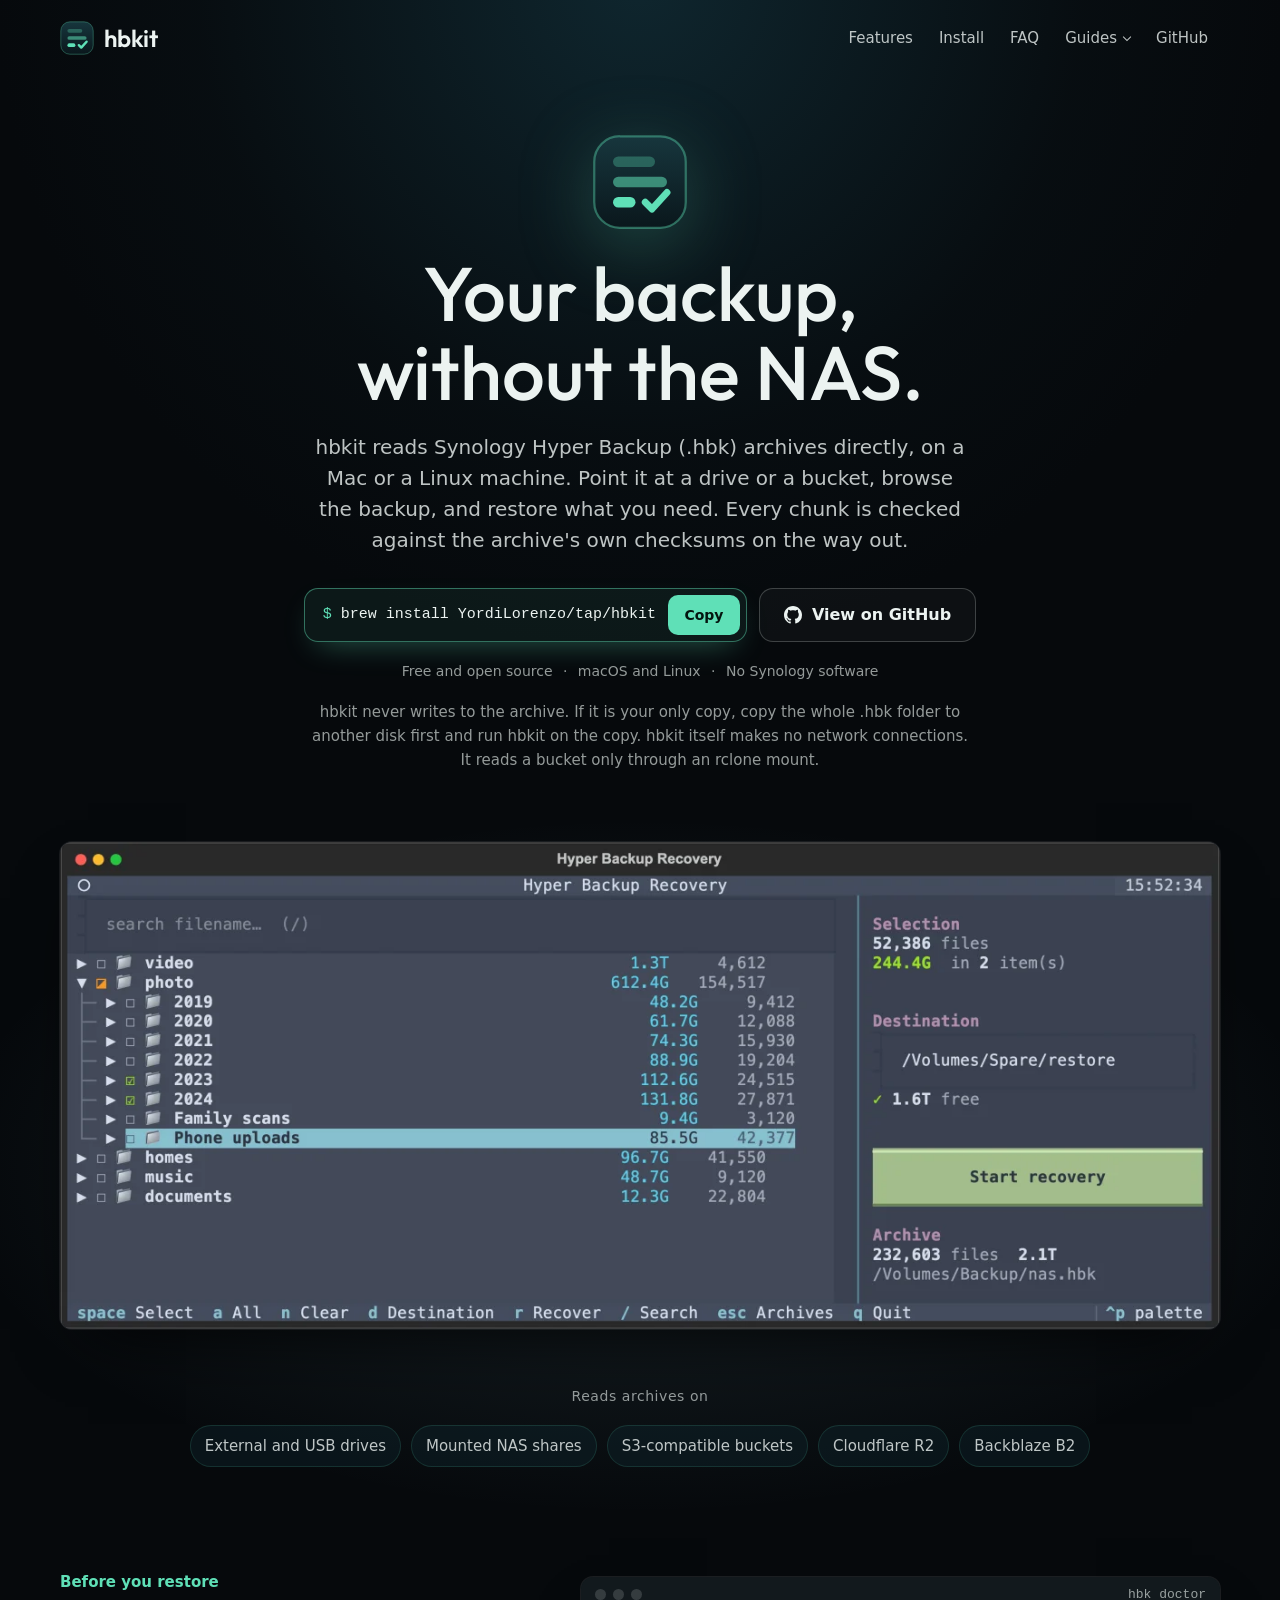
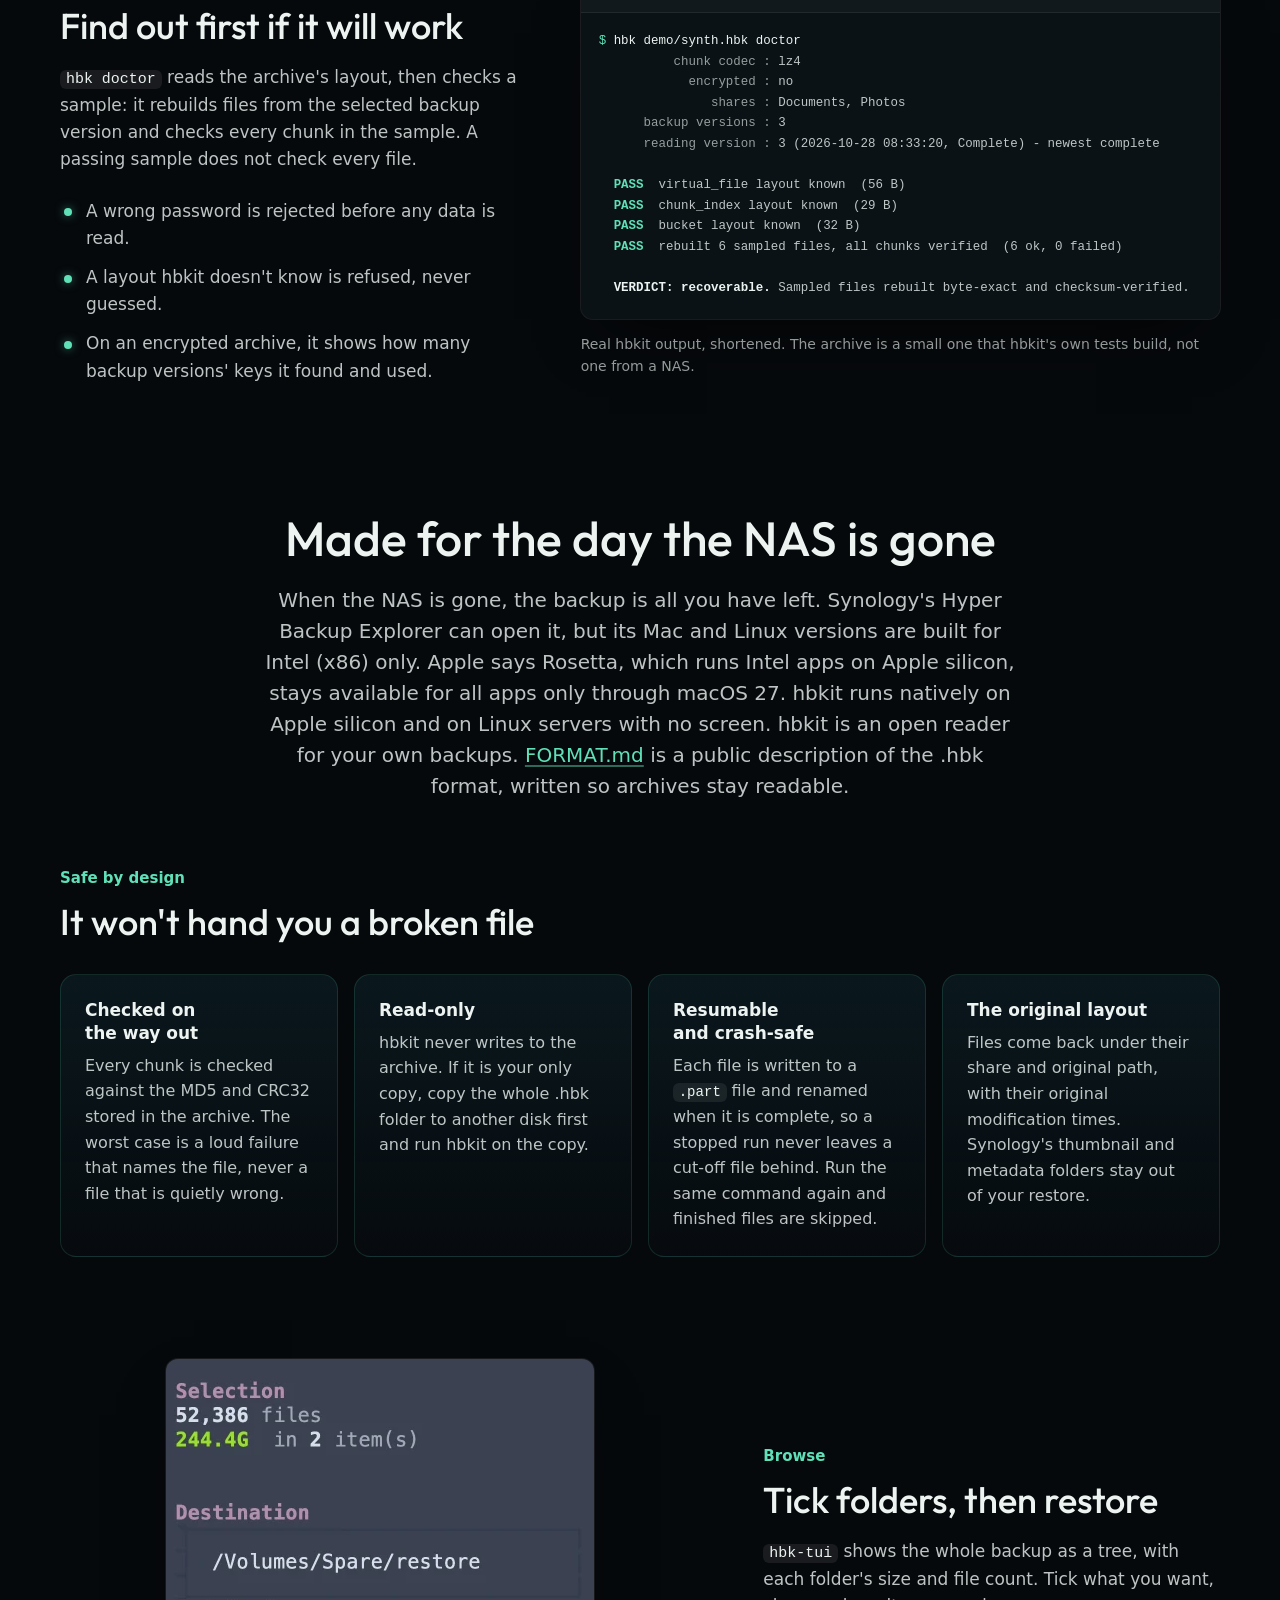
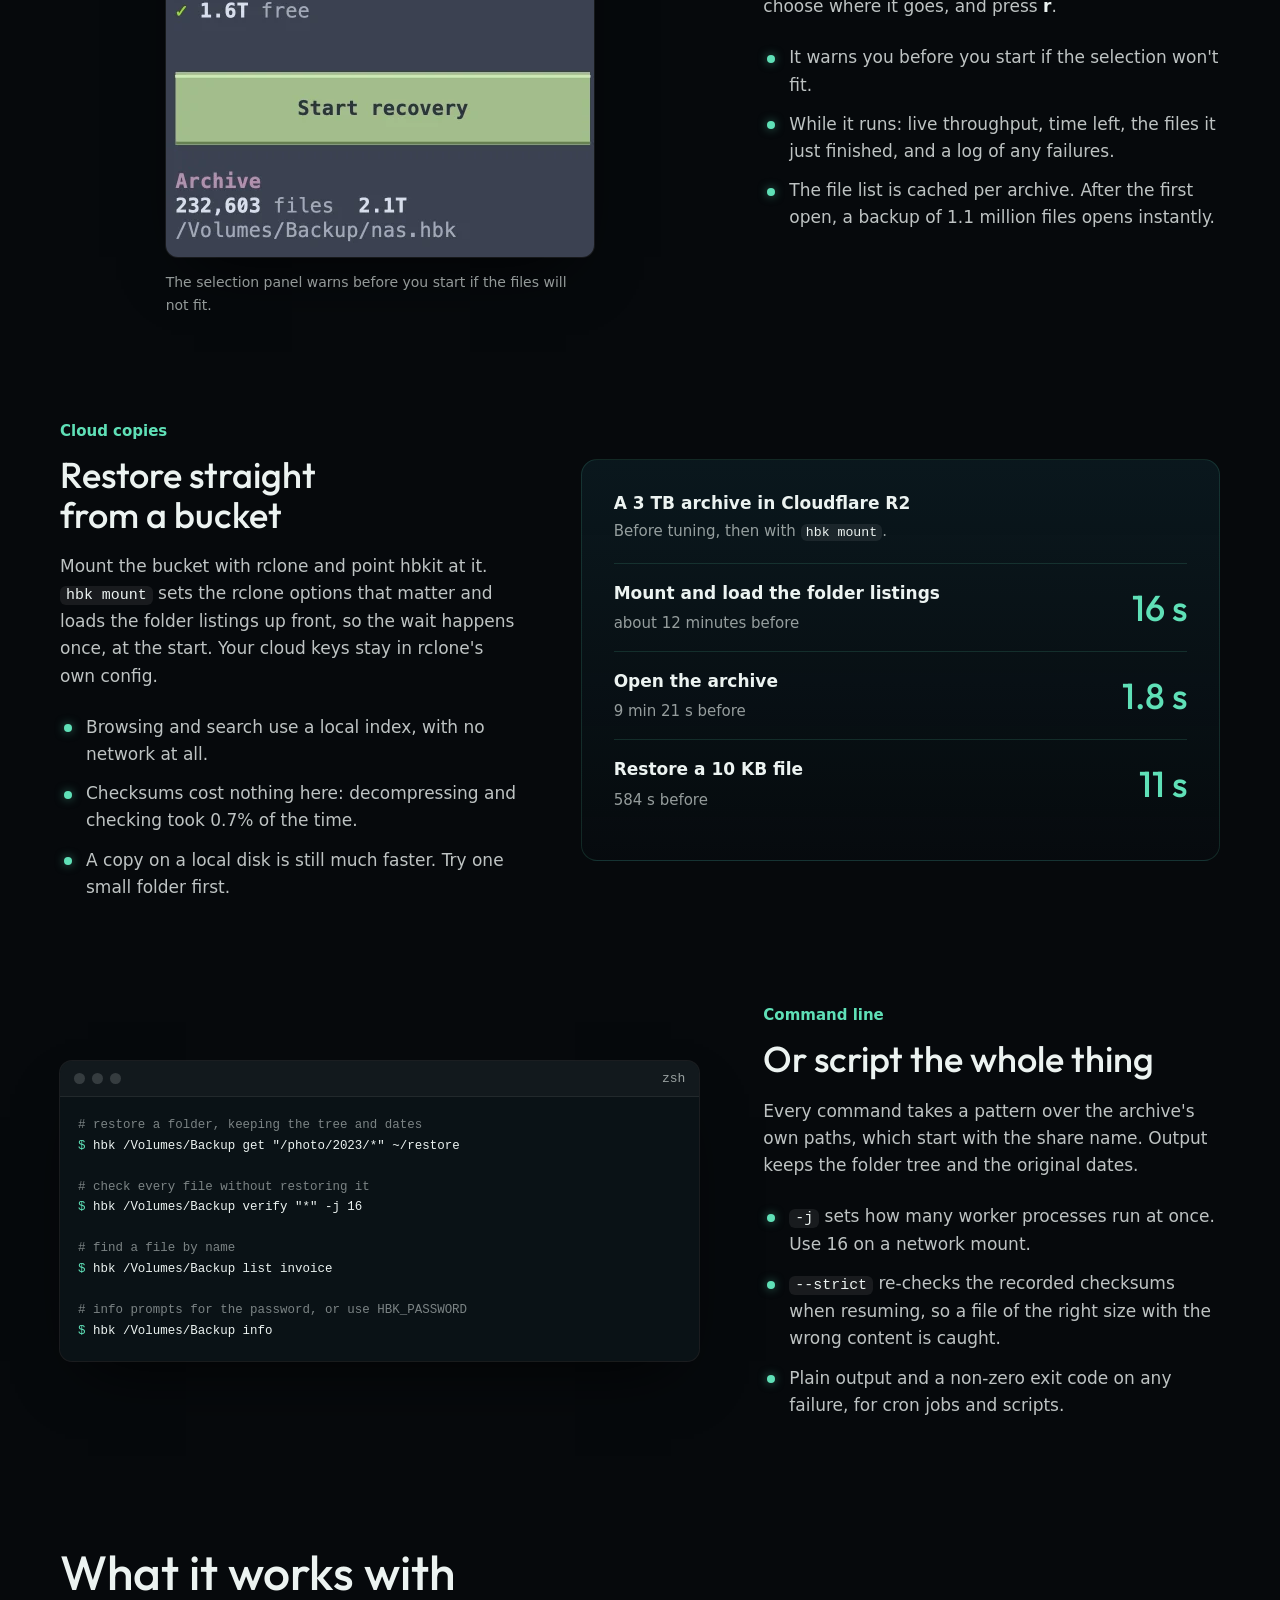
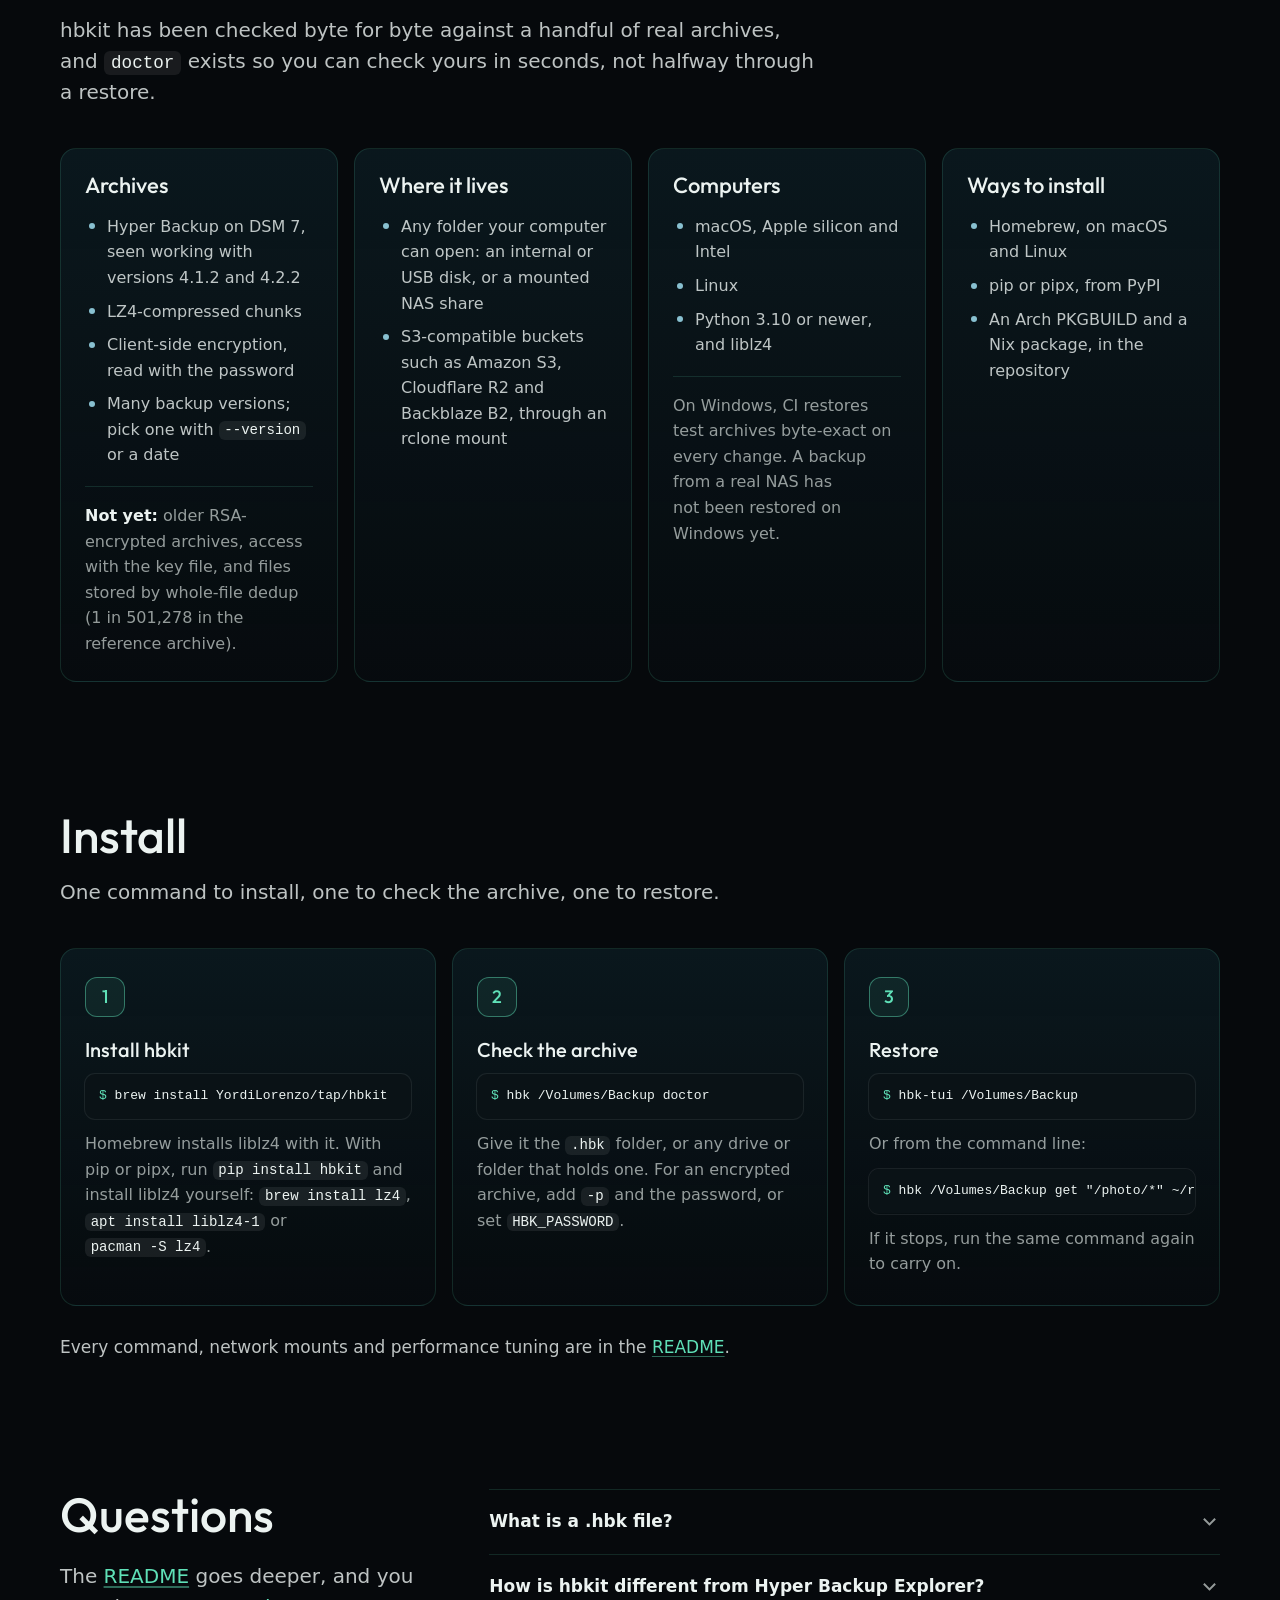
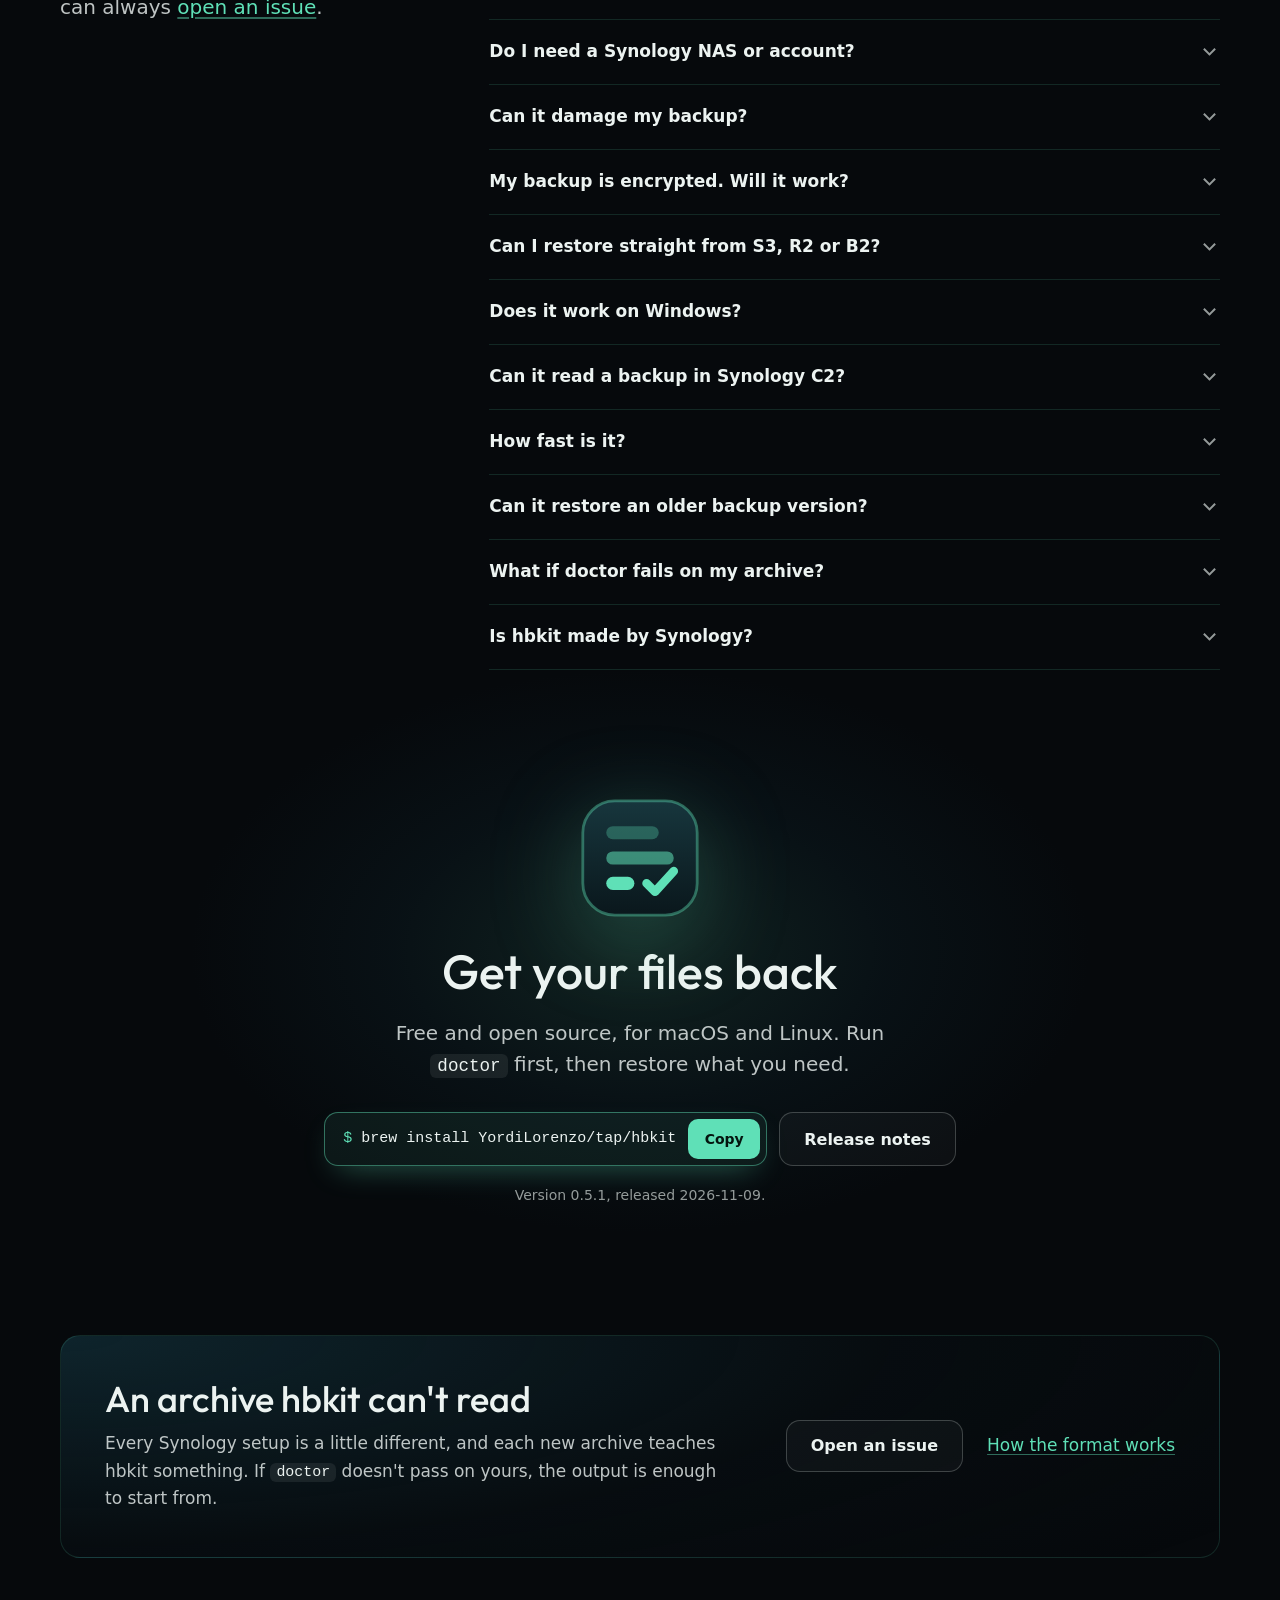
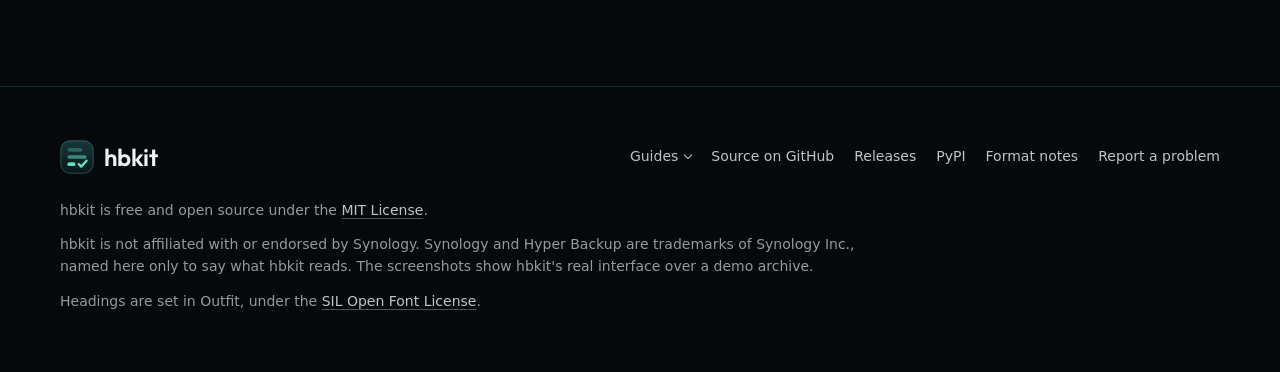
==== commit 6bb8aae7: "Site: Cloudflare Web Analytics beacon (cookieless page-view counts)" ====
--- a/site/index.html
+++ b/site/index.html
@@ -449,5 +449,7 @@
       btn.setAttribute("aria-live", "polite");
     });
   </script>
+  <!-- Cloudflare Web Analytics: cookieless page-view counts for hbkit.dev. -->
+  <script defer src="https://static.cloudflareinsights.com/beacon.min.js" data-cf-beacon='{"token": "0d1a63411af648b683f07ae628b535d5"}'></script>
 </body>
 </html>
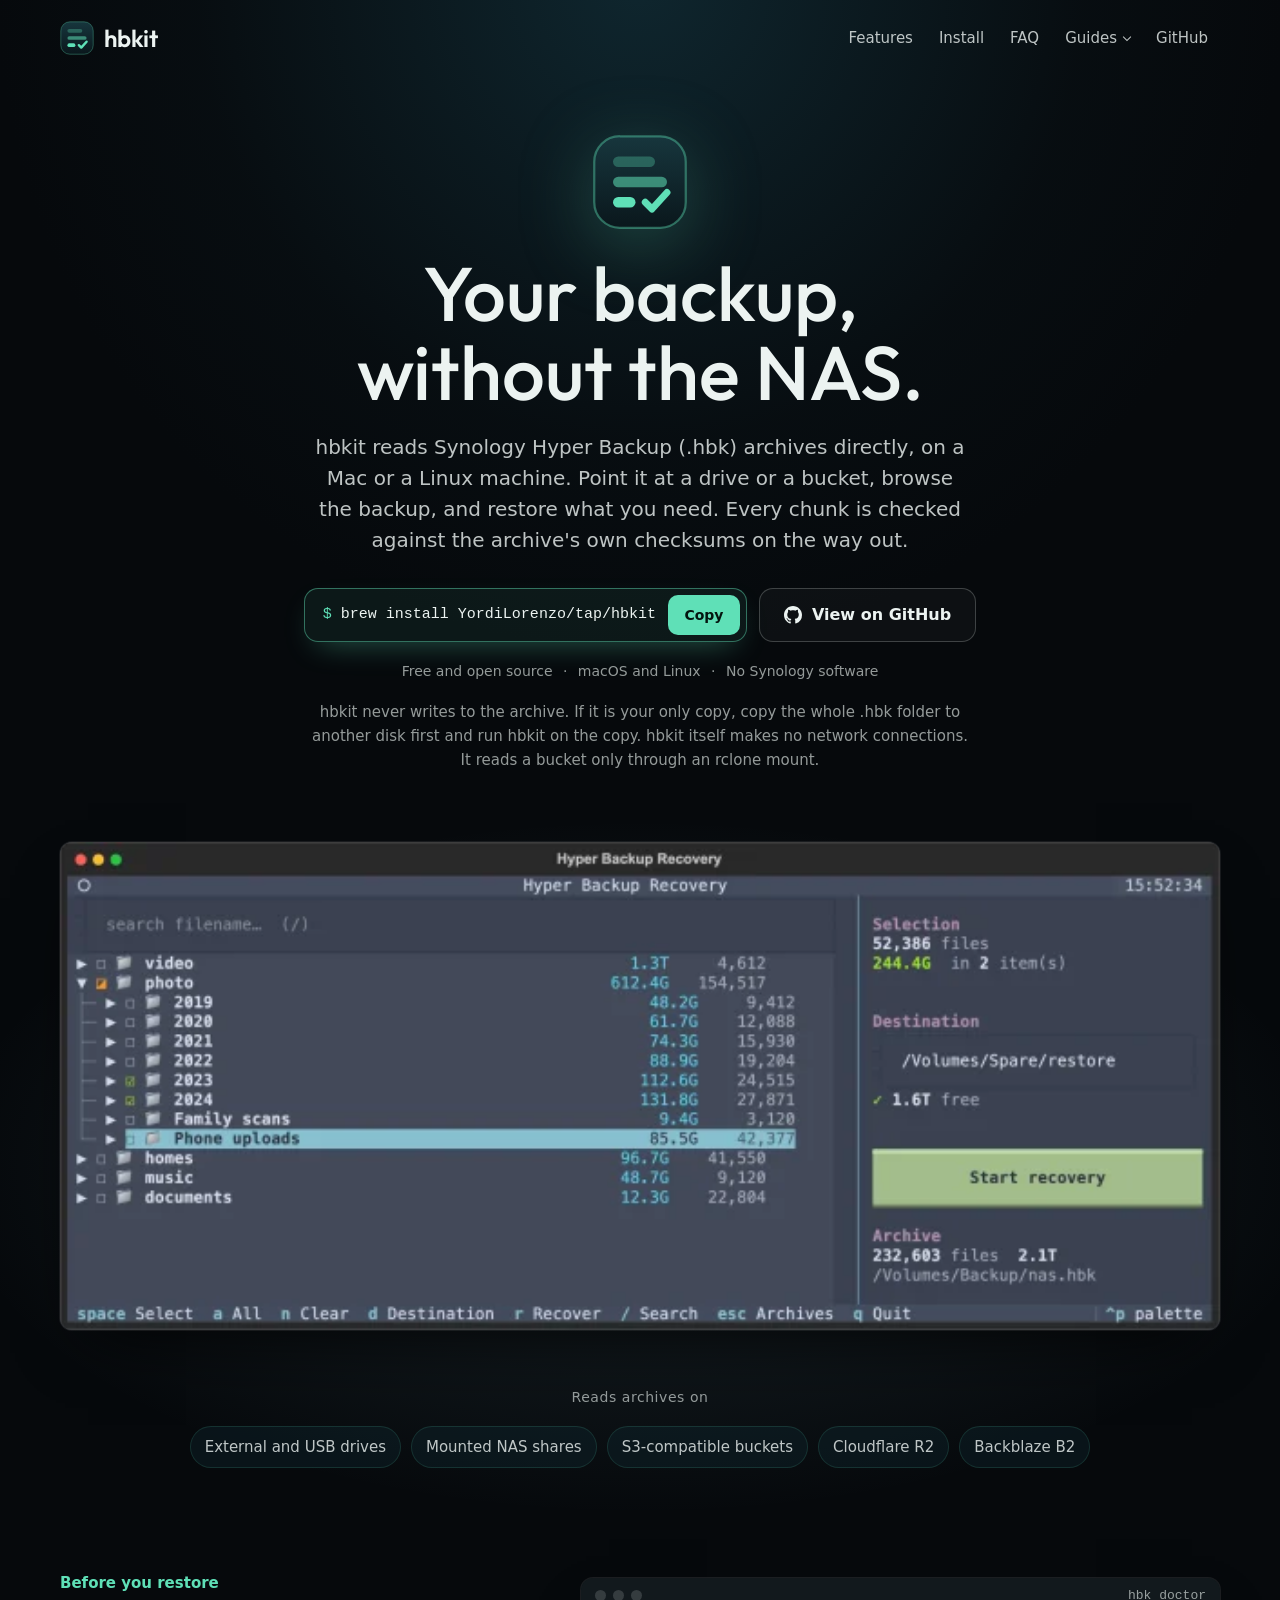
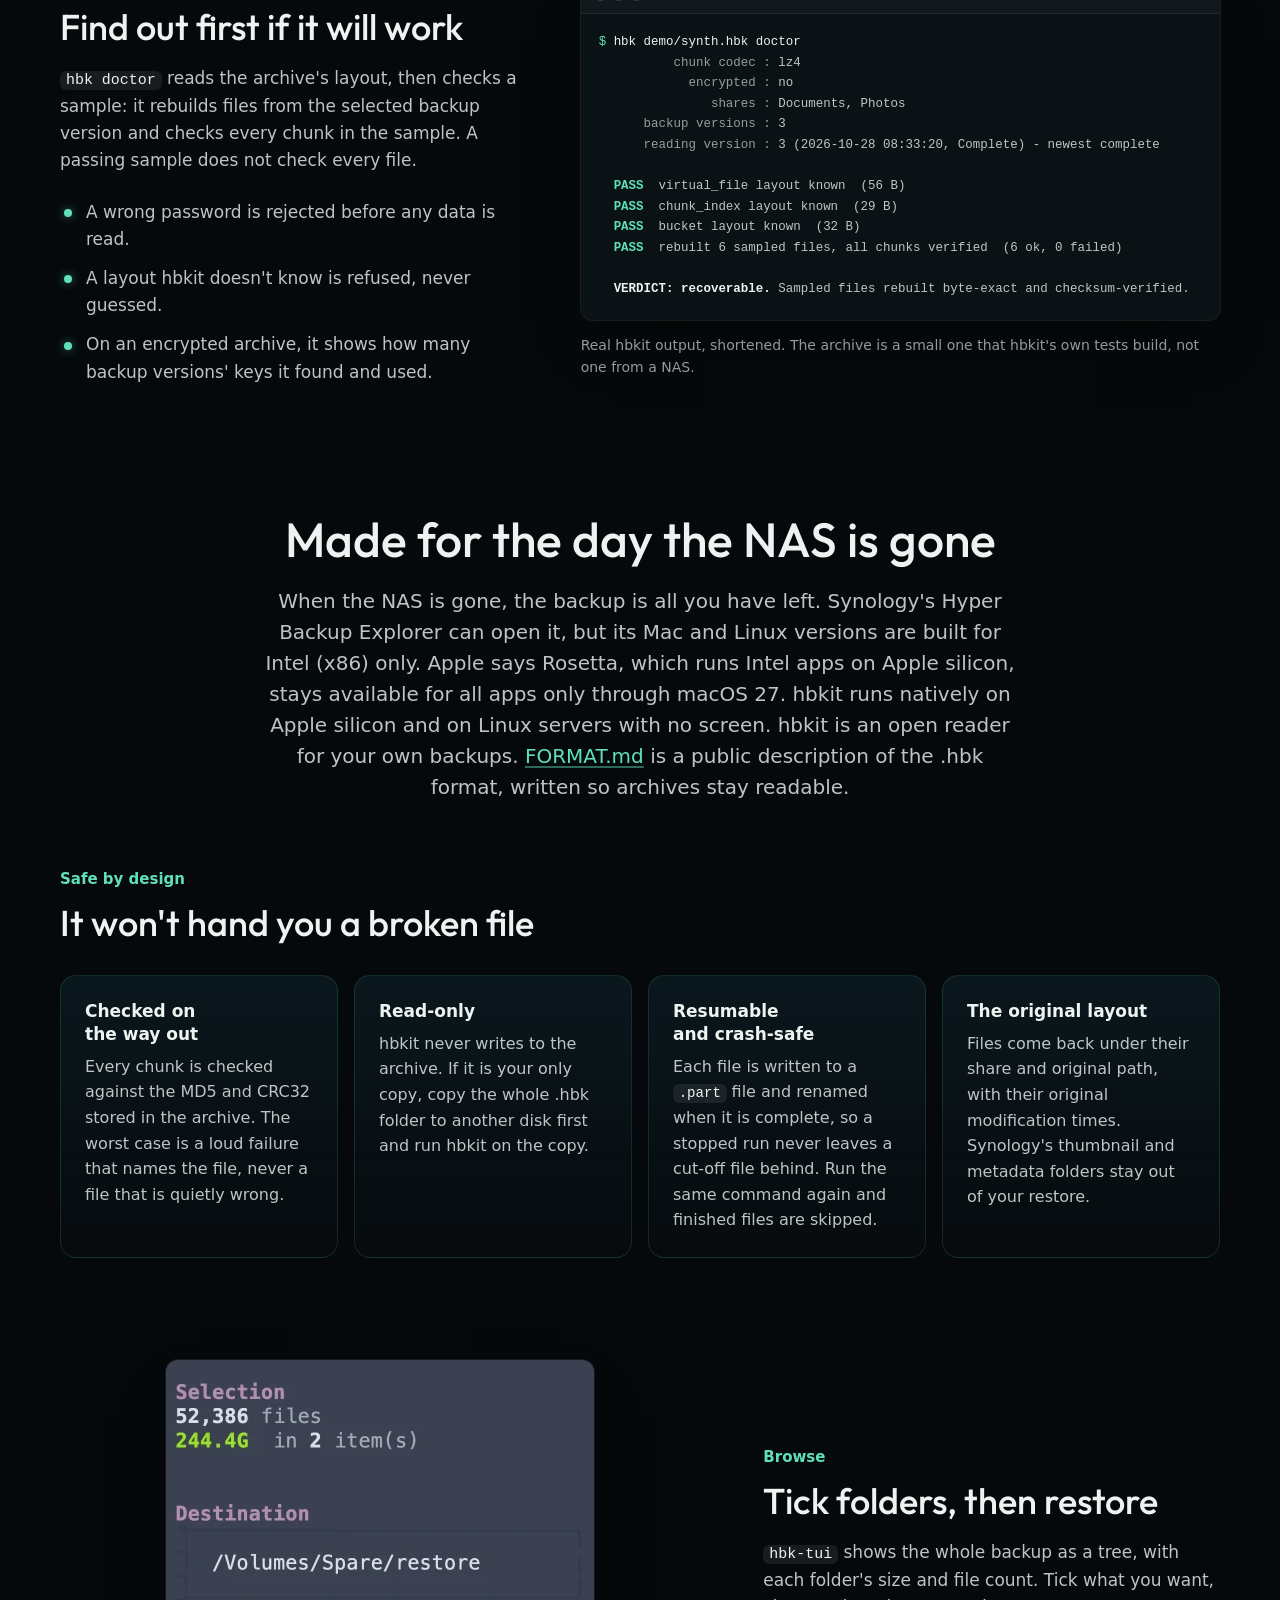
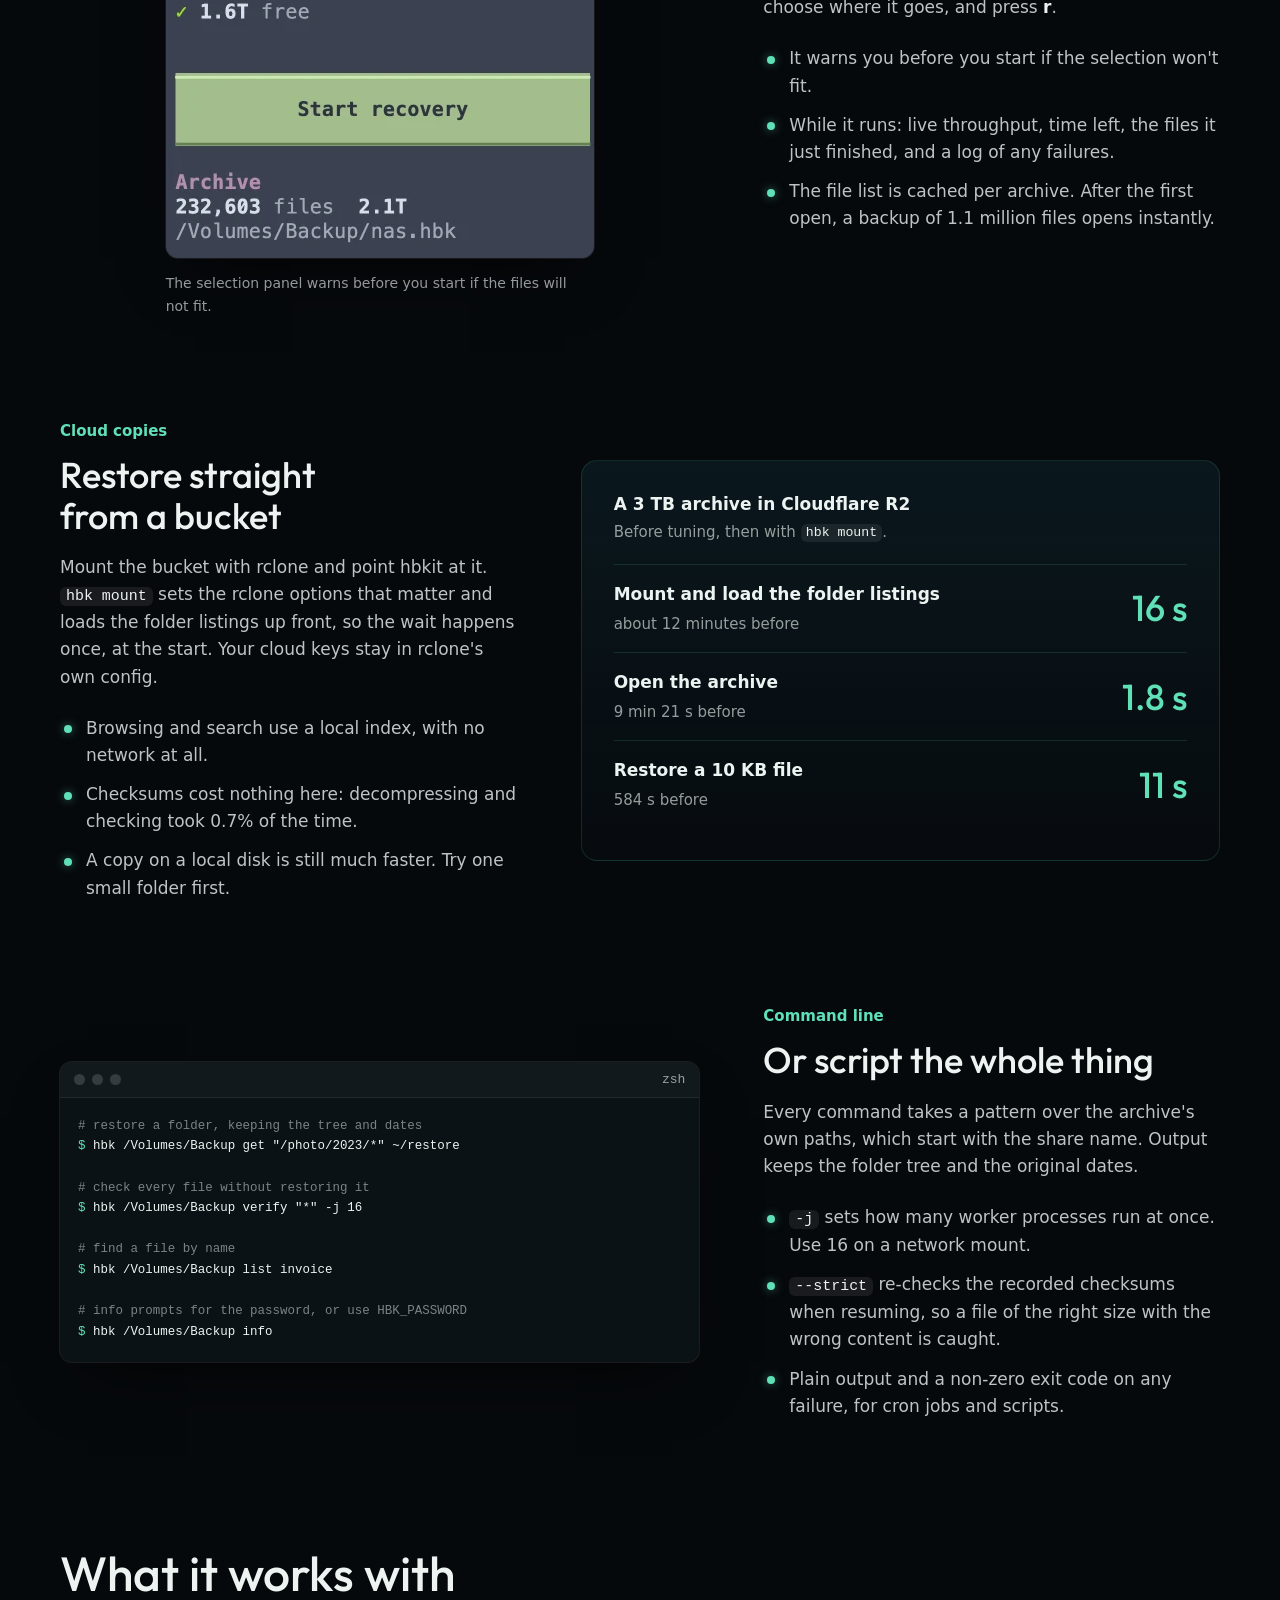
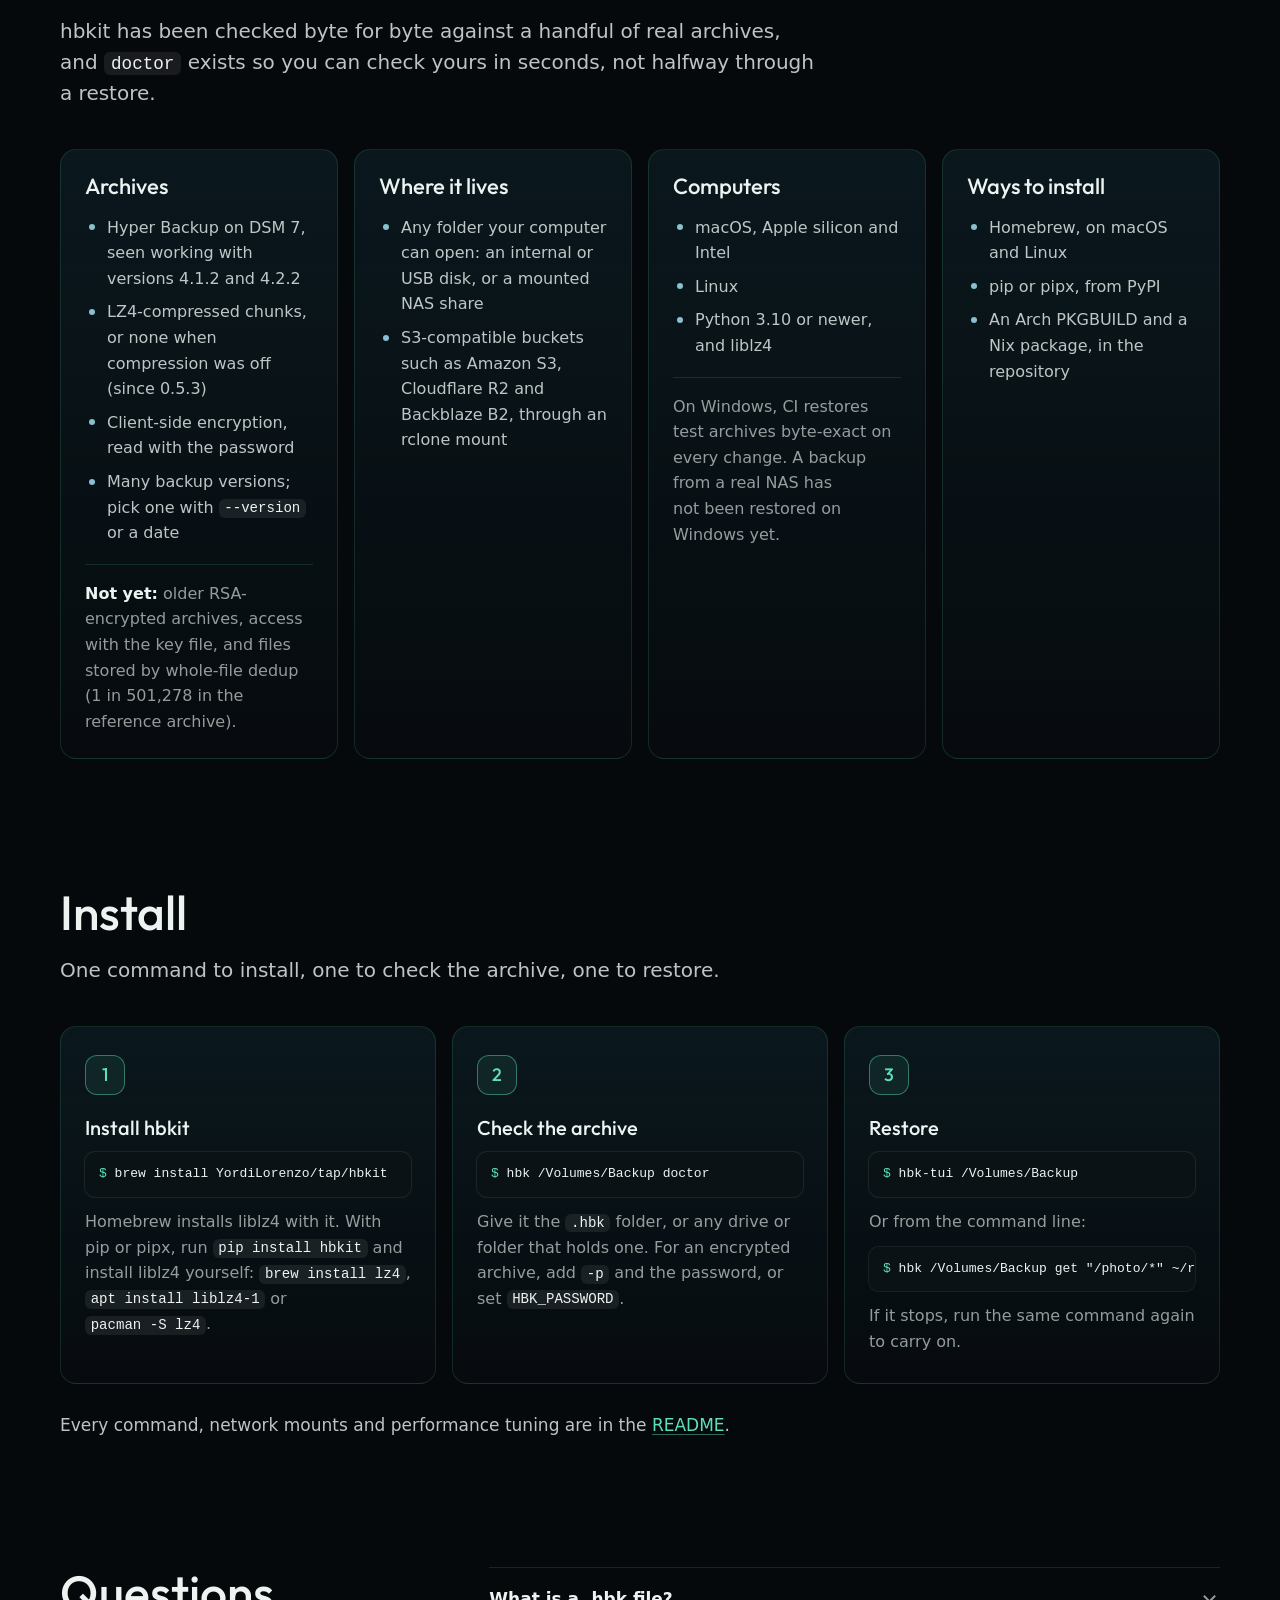
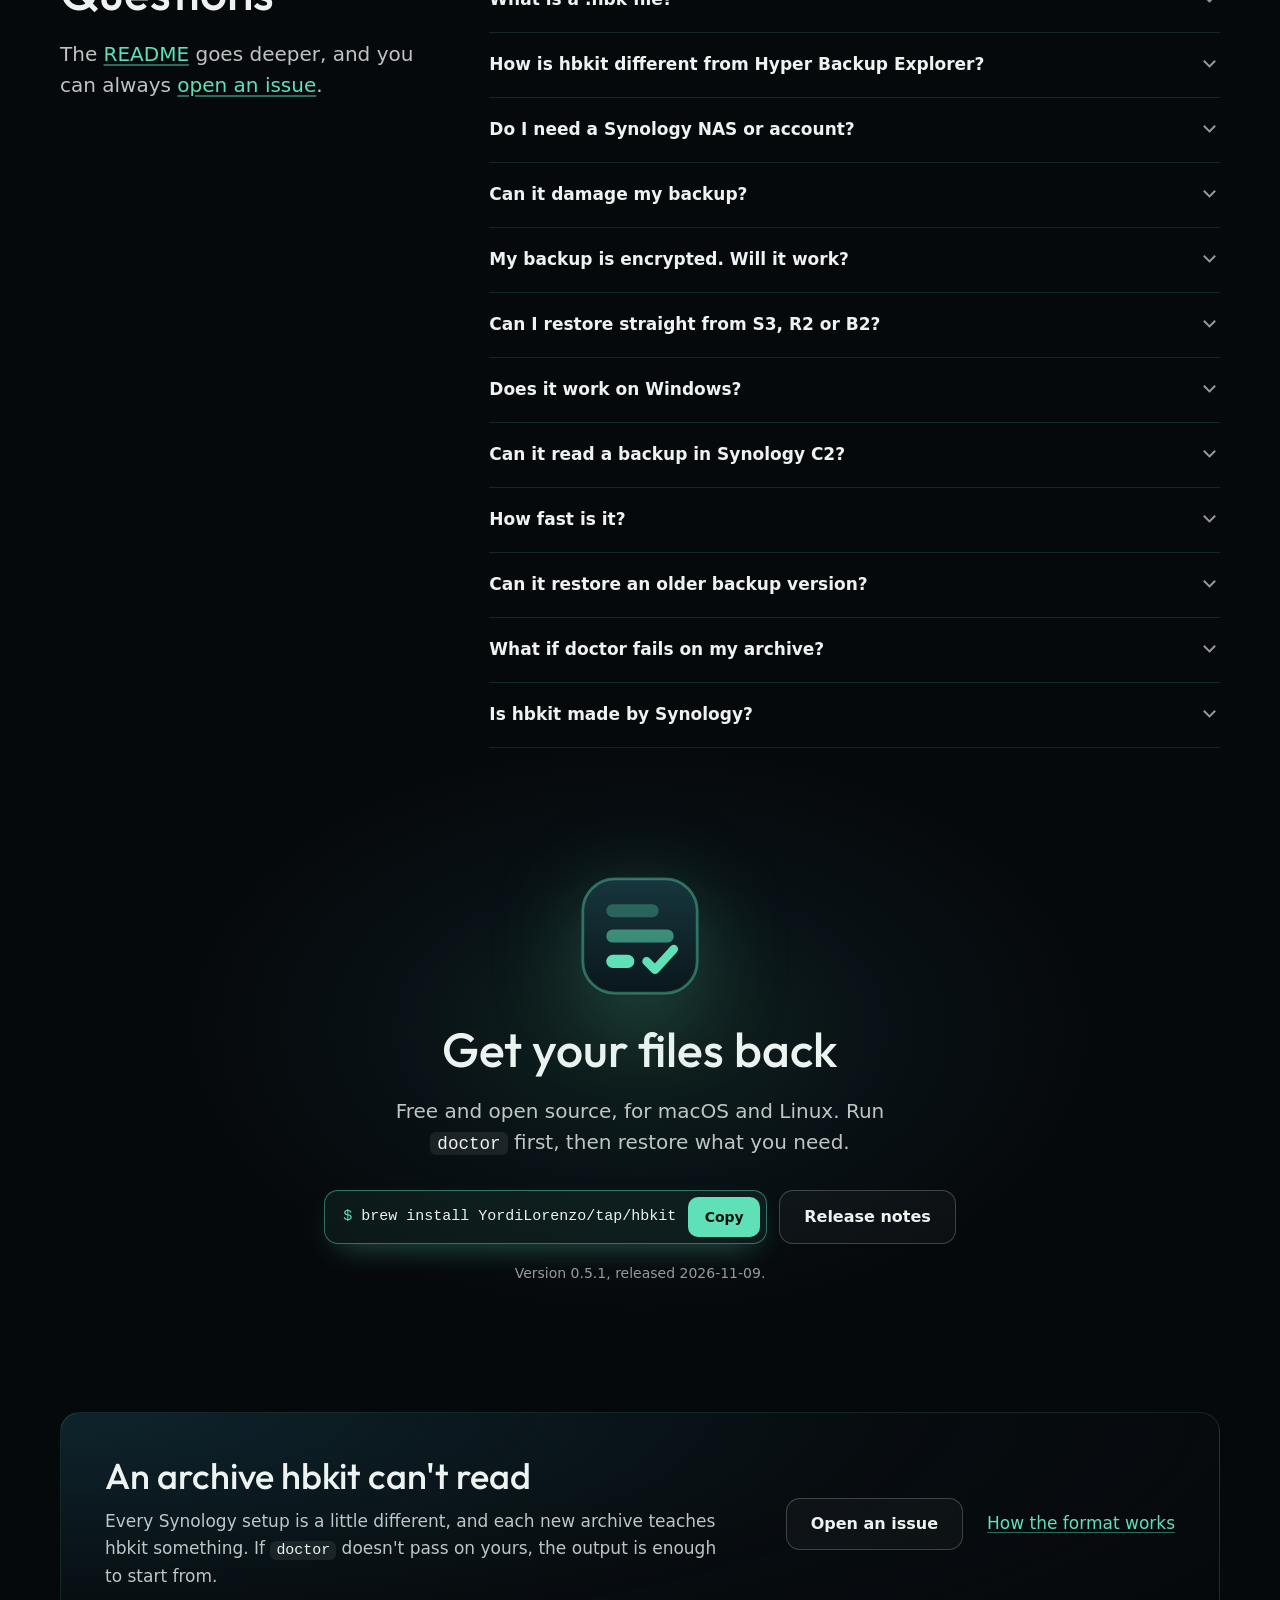
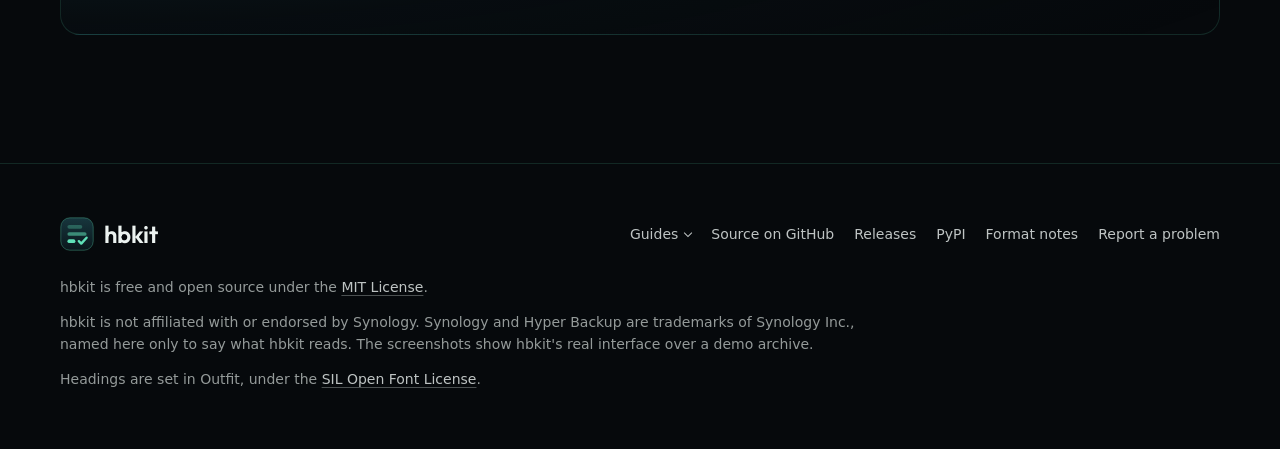
==== commit c267a086: "Site: archives with compression off are supported since 0.5.3" ====
--- a/site/index.html
+++ b/site/index.html
@@ -261,7 +261,7 @@
             <h3>Archives</h3>
             <ul class="dots">
               <li>Hyper Backup on DSM 7, seen working with versions 4.1.2 and 4.2.2</li>
-              <li>LZ4-compressed chunks</li>
+              <li>LZ4-compressed chunks, or none when compression was off (since 0.5.3)</li>
               <li>Client-side encryption, read with the password</li>
               <li>Many backup versions; pick one with <code>--version</code> or a date</li>
             </ul>
